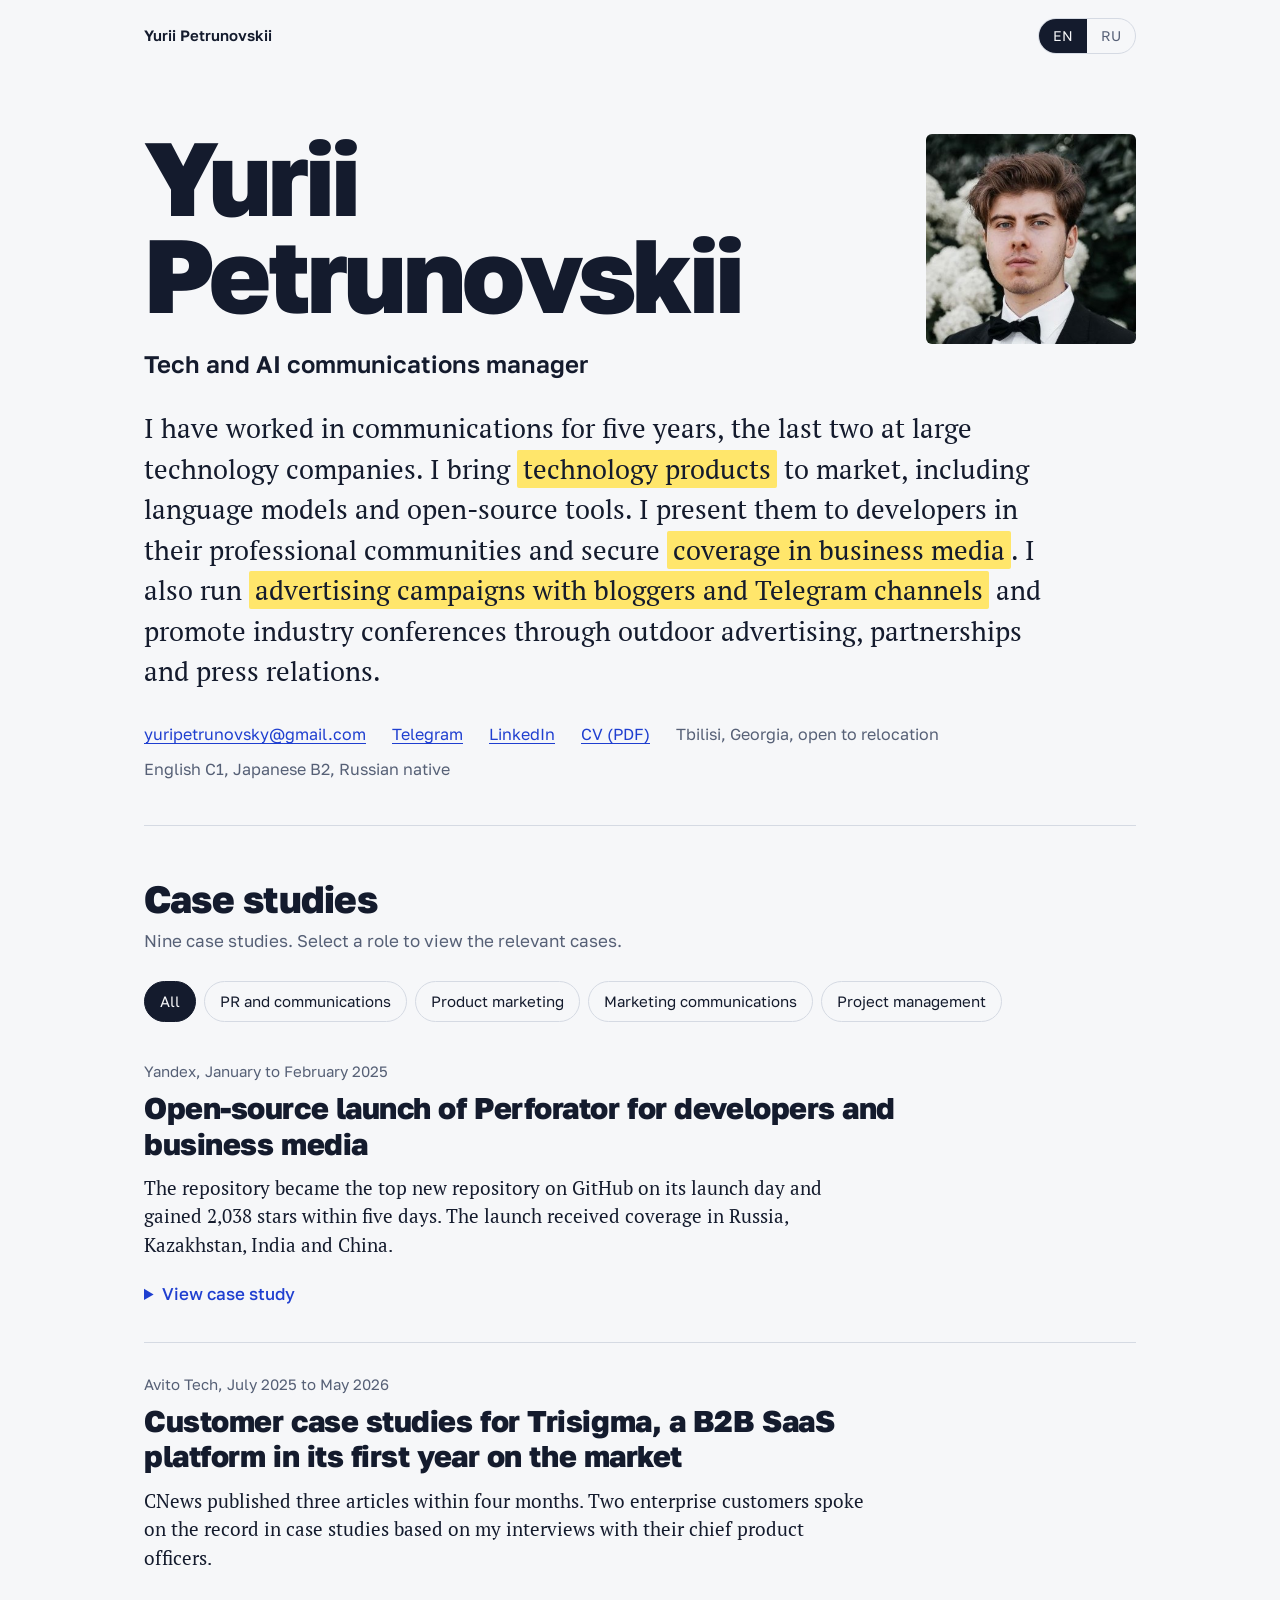
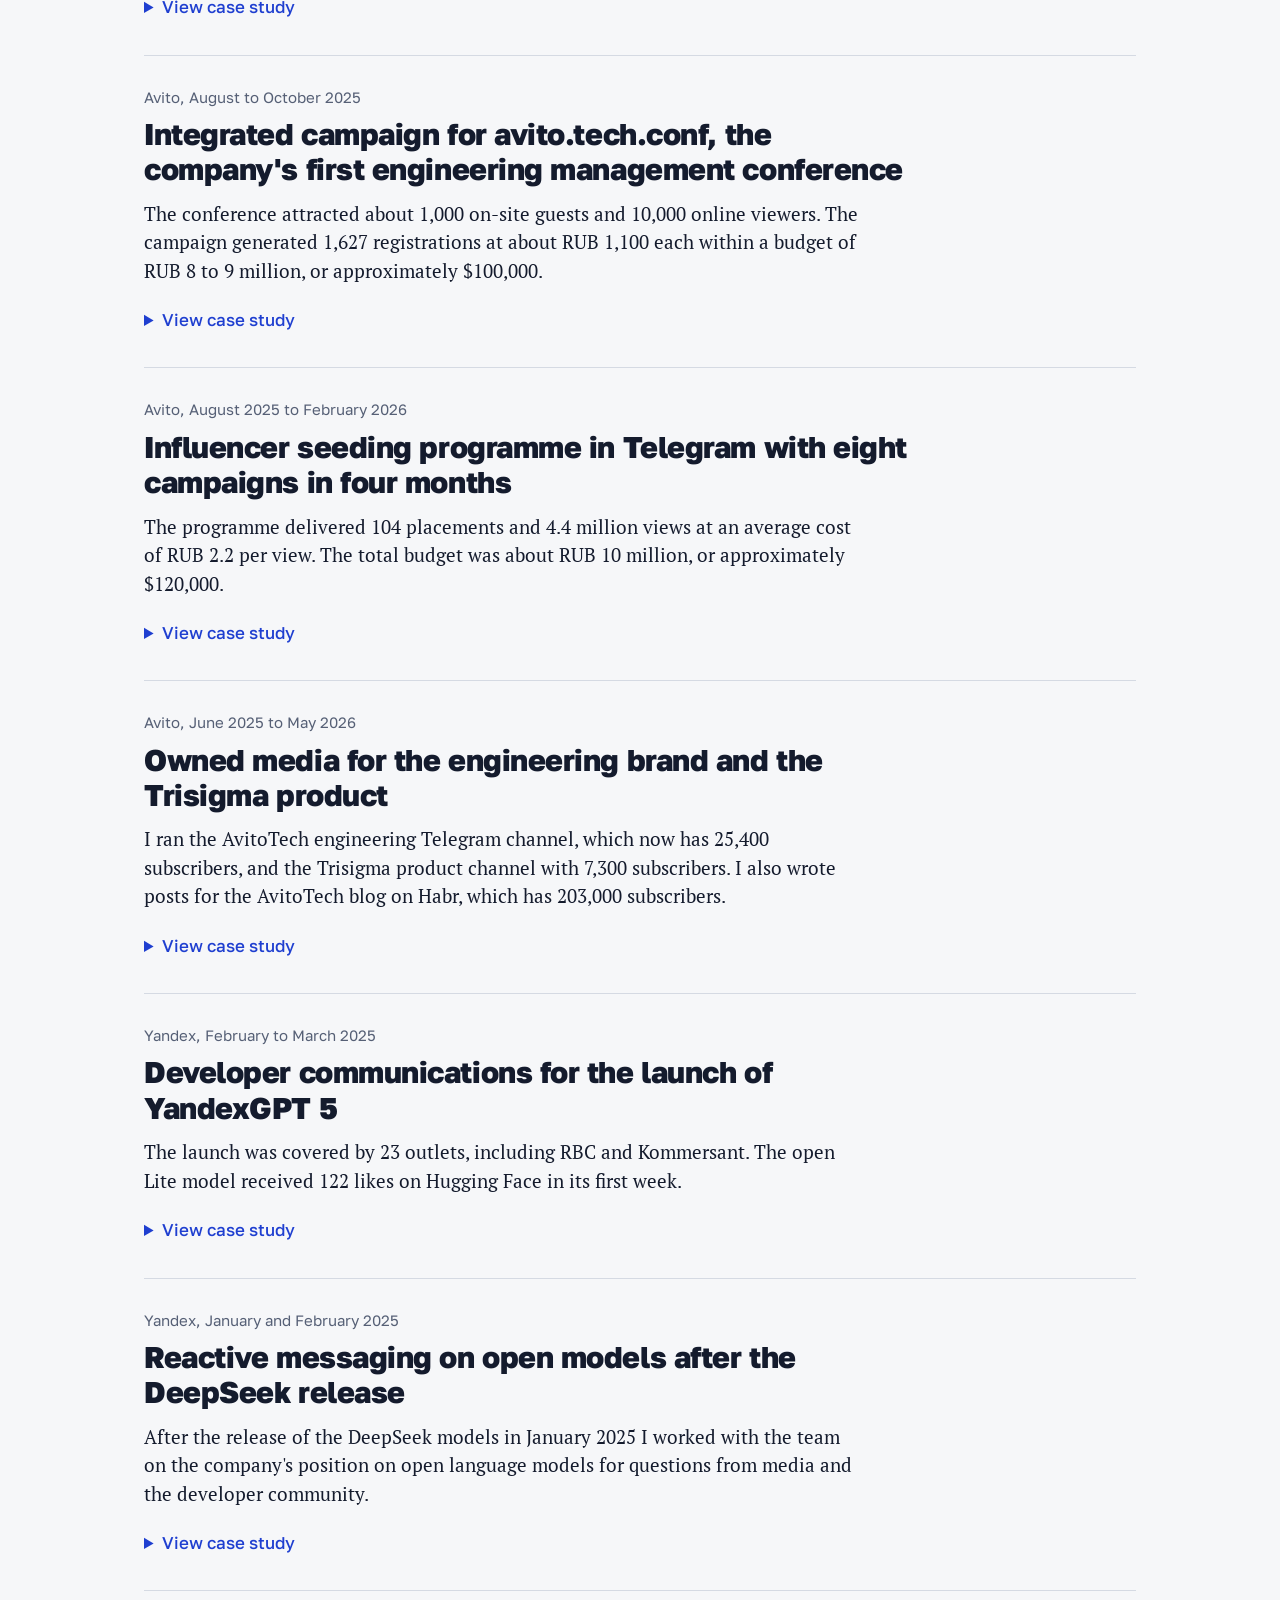
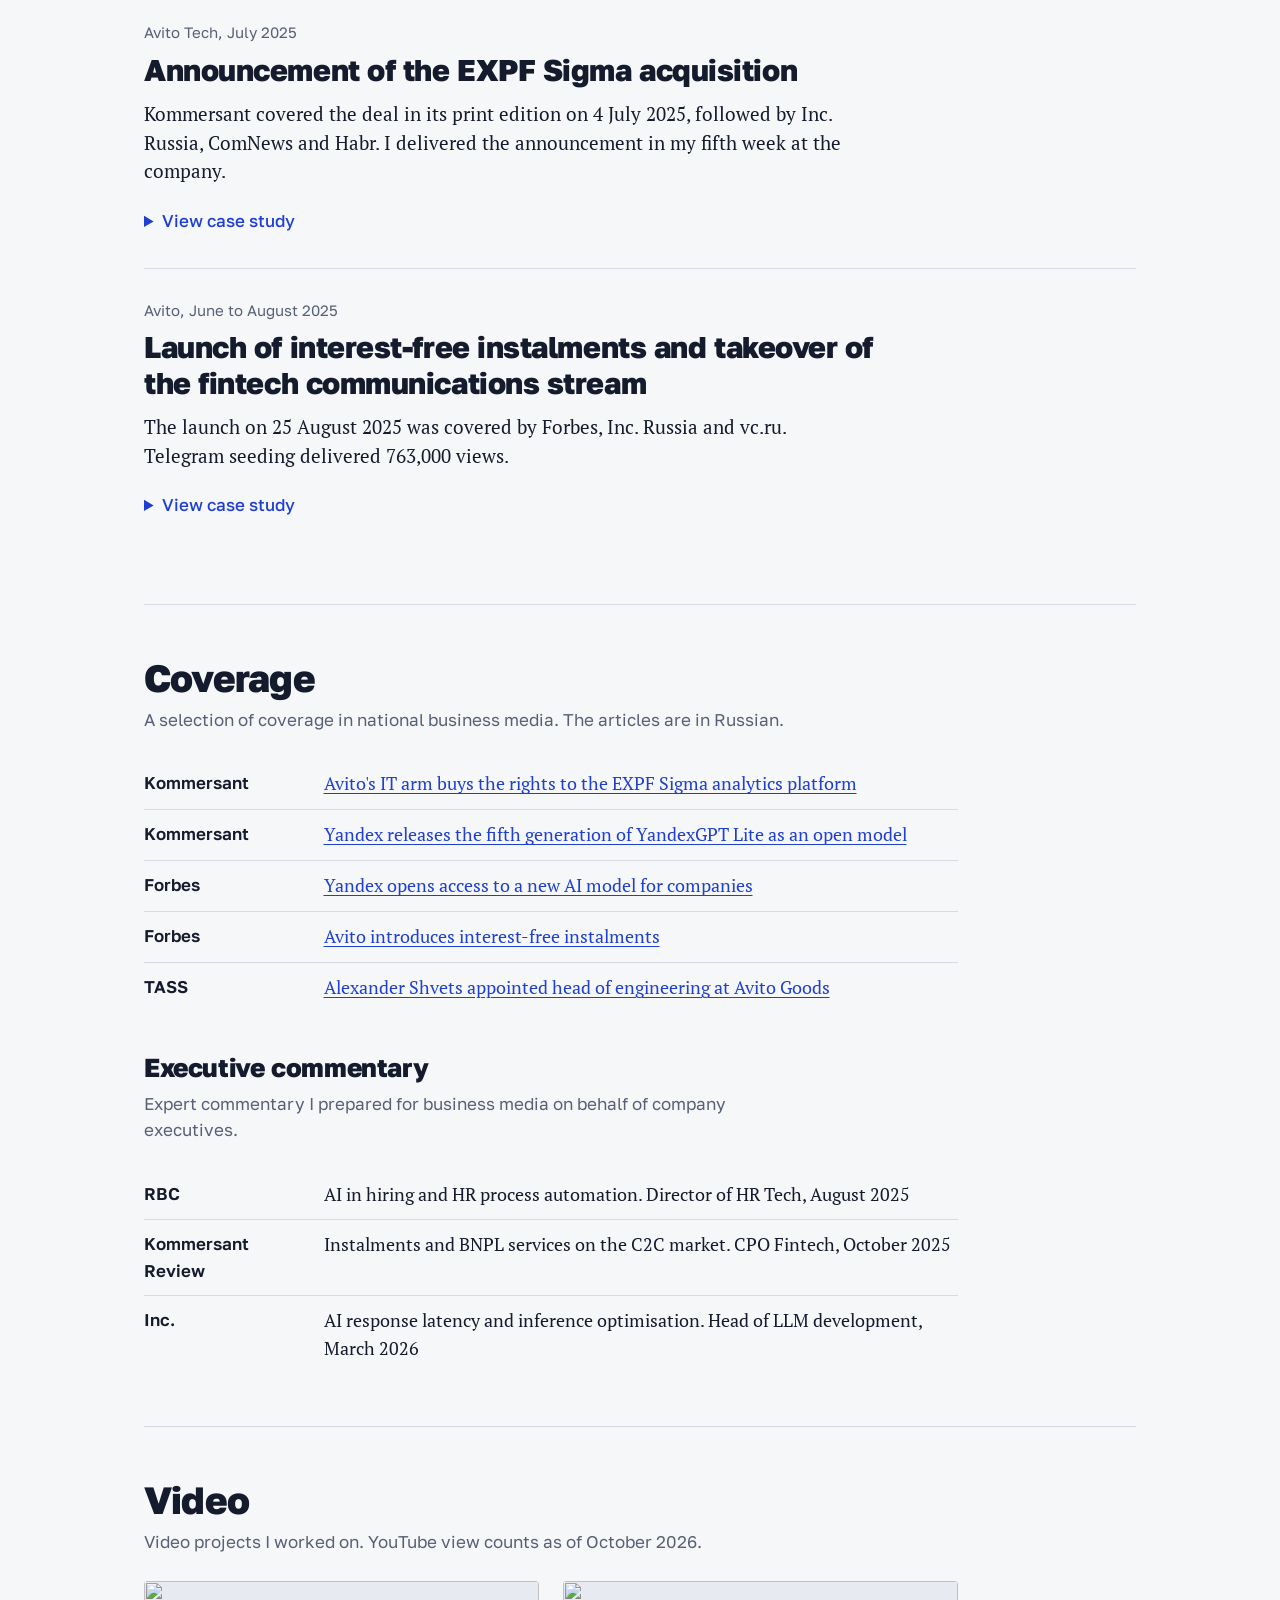
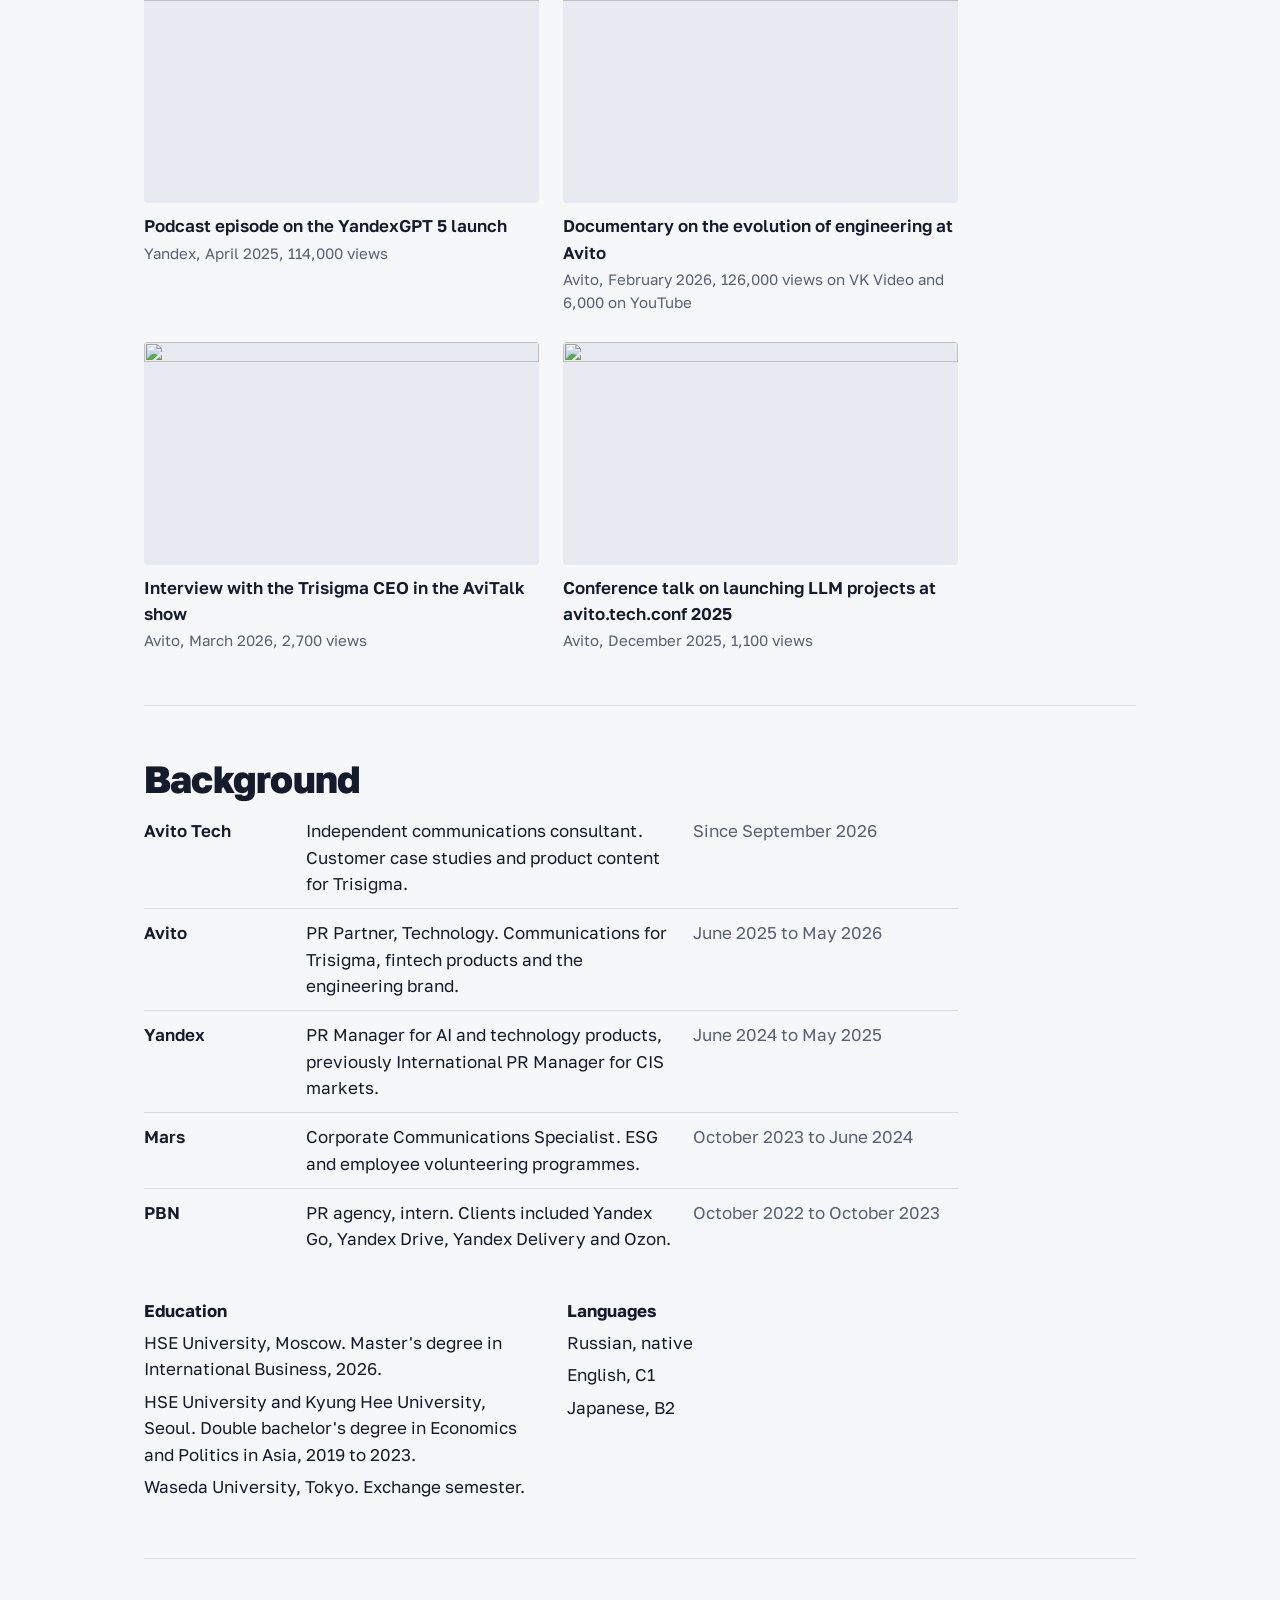
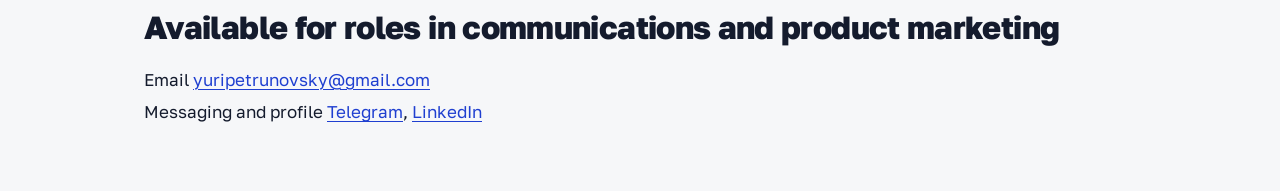
==== index.html @ b5f29bd0 "Add owned media and open-models cases, video and executive commentary blocks Co-Authored-By: Claude " ====
<!DOCTYPE html>
<html lang="en">
<head>
<meta charset="utf-8">
<meta name="viewport" content="width=device-width, initial-scale=1, viewport-fit=cover">
<title>Yurii Petrunovskii. Tech and AI communications</title>
<meta name="description" content="Portfolio of Yurii Petrunovskii: product launches, developer and B2B SaaS communications at Yandex and Avito.">
<link rel="preconnect" href="https://fonts.googleapis.com">
<link rel="preconnect" href="https://fonts.gstatic.com" crossorigin>
<link href="https://fonts.googleapis.com/css2?family=Golos+Text:wght@400;500;600;800&family=PT+Serif:ital,wght@0,400;0,700;1,400&display=swap" rel="stylesheet">
<style>
:root{
  --paper:#F6F7F9; --ink:#141B2D; --muted:#566076; --rule:#D5DAE3; --link:#1F3FD0;
  --mark:#FFE66B; --mark-ink:#141B2D; --chip:#E7EAF0;
  --sans:"Golos Text",system-ui,-apple-system,"Segoe UI",Roboto,Arial,sans-serif;
  --serif:"PT Serif",Georgia,"Times New Roman",serif;
  box-sizing:border-box;
  padding-top:env(safe-area-inset-top,0px); padding-bottom:env(safe-area-inset-bottom,0px);
}
@media (prefers-color-scheme:dark){
  :root:not([data-theme="light"]){
    --paper:#0E1320; --ink:#E9ECF3; --muted:#9AA4B8; --rule:#2A3348; --link:#9DB2FF;
    --mark:#5C4E00; --mark-ink:#FFF3B0; --chip:#1B2335;
  }
}
:root[data-theme="dark"]{
  --paper:#0E1320; --ink:#E9ECF3; --muted:#9AA4B8; --rule:#2A3348; --link:#9DB2FF;
  --mark:#5C4E00; --mark-ink:#FFF3B0; --chip:#1B2335;
}
*,*::before,*::after{box-sizing:inherit}
html{scroll-padding-top:env(safe-area-inset-top,0px); -webkit-text-size-adjust:100%}
body{margin:0; background:var(--paper); color:var(--ink); font-family:var(--sans); font-size:17px; line-height:1.55}
a{color:var(--link); text-underline-offset:.18em; text-decoration-thickness:1px}
a:hover{text-decoration-thickness:2px}
:focus-visible{outline:2px solid var(--link); outline-offset:3px; border-radius:2px}
img{max-width:100%; height:auto; display:block}
mark{background:var(--mark); color:var(--mark-ink); padding:.04em .22em; border-radius:2px; box-decoration-break:clone; -webkit-box-decoration-break:clone}
.wrap{max-width:1040px; margin:0 auto; padding:0 24px}

.top{display:flex; justify-content:space-between; align-items:center; gap:16px; padding:18px 0}
.top-name{font-weight:600; font-size:15px}
.seg{display:inline-flex; border:1px solid var(--rule); border-radius:999px; overflow:hidden}
.seg button{font:inherit; font-size:14px; padding:6px 14px; border:0; background:transparent; color:var(--muted); cursor:pointer}
.seg button[aria-pressed="true"]{background:var(--ink); color:var(--paper)}

.hero{padding:56px 0 44px; border-bottom:1px solid var(--rule)}
.portrait{float:right; width:clamp(150px,19vw,210px); height:auto; aspect-ratio:1; object-fit:cover; border-radius:6px; margin:6px 0 20px 36px}
.hero h1{font-size:clamp(44px,8.4vw,104px); line-height:.94; letter-spacing:-.035em; font-weight:800; margin:0 0 22px}
.hero-role{font-size:clamp(19px,2.3vw,24px); font-weight:600; margin:0 0 26px}
.hero-lead{font-family:var(--serif); font-size:clamp(20px,2.5vw,27px); line-height:1.5; max-width:34em; margin:0 0 30px}
.hero-contact{display:flex; flex-wrap:wrap; gap:10px 26px; font-size:16px; margin:0; padding:0; list-style:none}
.hero-contact li{color:var(--muted)}

section{padding:52px 0}
section + section{border-top:1px solid var(--rule)}
h2{font-size:clamp(26px,3.4vw,38px); letter-spacing:-.02em; line-height:1.1; margin:0 0 8px; font-weight:800}
.sec-note{color:var(--muted); margin:0 0 26px; max-width:60ch}

.filter{display:flex; flex-wrap:wrap; gap:8px; margin:0 0 8px}
.filter button{font:inherit; font-size:15px; padding:8px 15px; border-radius:999px; border:1px solid var(--rule); background:transparent; color:var(--ink); cursor:pointer}
.filter button[aria-pressed="true"]{background:var(--ink); color:var(--paper); border-color:var(--ink)}

.case{padding:30px 0; border-top:1px solid var(--rule); display:grid; grid-template-columns:minmax(0,1fr); gap:6px}
.case:first-of-type{border-top:0}
.case-meta{color:var(--muted); font-size:15px; margin:0}
.case h3{font-size:clamp(22px,2.7vw,30px); line-height:1.18; letter-spacing:-.015em; margin:2px 0 6px; font-weight:800; max-width:26em}
.case-lead{font-family:var(--serif); font-size:19px; line-height:1.5; margin:0 0 6px; max-width:38em}
details{margin-top:6px}
summary{cursor:pointer; color:var(--link); font-weight:500; width:fit-content; padding:4px 0}
.case-body{max-width:66ch; padding-top:10px}
.case-body h4{font-size:15px; font-weight:600; color:var(--muted); margin:20px 0 4px}
.case-body p{margin:0 0 8px}
.case-body ul{margin:0 0 8px; padding-left:1.15em}
.case-body li{margin:0 0 6px}
.photos{display:grid; grid-template-columns:repeat(3,minmax(0,1fr)); gap:10px; margin:14px 0 4px; max-width:none}
.photos img{width:100%; height:230px; object-fit:cover; border-radius:4px}
.photos figcaption{font-size:14px; color:var(--muted); grid-column:1/-1}
figure{margin:0}

.press{list-style:none; margin:0; padding:0; max-width:74ch}
.press li{display:grid; grid-template-columns:9.5em minmax(0,1fr); gap:6px 18px; padding:11px 0; border-top:1px solid var(--rule)}
.press li:first-child{border-top:0}
.press .outlet{font-weight:600}
.sub-h{font-size:clamp(20px,2.4vw,26px); letter-spacing:-.015em; line-height:1.15; margin:40px 0 8px; font-weight:800}
.comm .topic{font-family:var(--serif); font-size:18px}
.videos{display:grid; grid-template-columns:repeat(2,minmax(0,1fr)); gap:28px 24px; max-width:74ch}
.vcard{display:block; color:inherit; text-decoration:none}
.vcard img{width:100%; aspect-ratio:16/9; object-fit:cover; border-radius:4px; background:var(--chip)}
.vcard .vt{display:block; font-weight:600; margin:10px 0 2px; color:var(--ink)}
.vcard:hover .vt{text-decoration:underline; text-decoration-thickness:1px; text-underline-offset:.18em}
.vcard .vm{display:block; color:var(--muted); font-size:15px}
.press a{font-family:var(--serif); font-size:18px}

.bg{width:100%; border-collapse:collapse; max-width:74ch}
.bg th,.bg td{text-align:left; vertical-align:top; padding:11px 18px 11px 0; border-top:1px solid var(--rule); font-weight:400}
.bg tr:first-child th,.bg tr:first-child td{border-top:0}
.bg th{font-weight:600; width:9.5em}
.bg .when{color:var(--muted); white-space:nowrap}
.tablewrap{overflow-x:auto}
.two{display:grid; grid-template-columns:repeat(2,minmax(0,1fr)); gap:32px; max-width:74ch; margin-top:34px}
.two h3{font-size:17px; margin:0 0 6px}
.two p{margin:0 0 6px}

footer{padding:44px 0 60px; border-top:1px solid var(--rule)}
footer p{margin:0 0 6px; max-width:60ch}
.foot-big{font-size:clamp(22px,3vw,32px); font-weight:800; letter-spacing:-.02em; margin-bottom:14px}

@media (max-width:640px){
  body{font-size:16px}
  .hero{padding-top:34px}
  .portrait{float:none; width:104px; margin:0 0 18px}
  .press li{grid-template-columns:1fr; gap:2px}
  .photos{grid-template-columns:1fr 1fr}
  .photos img{height:170px}
  .two{grid-template-columns:1fr}
  .videos{grid-template-columns:1fr}
  .bg th{width:auto}
  .bg .when{white-space:normal}
}
@media print{ .top,.filter,summary{display:none} details>*{display:block} }
</style>
</head>
<body>
<div class="wrap">
  <div class="top">
    <span class="top-name" id="topname"></span>
    <div class="seg" role="group" aria-label="Language">
      <button type="button" data-lang="en" aria-pressed="true">EN</button>
      <button type="button" data-lang="ru" aria-pressed="false">RU</button>
    </div>
  </div>

  <header class="hero">
    <img class="portrait" id="portrait" width="341" height="341" alt="">
    <h1 id="h1"></h1>
    <p class="hero-role" id="role"></p>
    <p class="hero-lead" id="lead"></p>
    <ul class="hero-contact" id="contact"></ul>
  </header>

  <main>
    <section id="work">
      <h2 id="work-h"></h2>
      <p class="sec-note" id="work-note"></p>
      <div class="filter" id="filter" role="group"></div>
      <div id="cases"></div>
    </section>

    <section id="press">
      <h2 id="press-h"></h2>
      <p class="sec-note" id="press-note"></p>
      <ul class="press" id="press-list"></ul>
      <h3 class="sub-h" id="comm-h"></h3>
      <p class="sec-note" id="comm-note"></p>
      <ul class="press comm" id="comm-list"></ul>
    </section>

    <section id="video">
      <h2 id="video-h"></h2>
      <p class="sec-note" id="video-note"></p>
      <div class="videos" id="video-list"></div>
    </section>

    <section id="bg">
      <h2 id="bg-h"></h2>
      <div class="tablewrap"><table class="bg" id="bg-table"></table></div>
      <div class="two" id="two"></div>
    </section>
  </main>

  <footer>
    <p class="foot-big" id="foot-big"></p>
    <p id="foot-1"></p>
    <p id="foot-2"></p>
  </footer>
</div>
<noscript><div class="wrap"><p>Yurii Petrunovskii, tech and AI communications manager. yuripetrunovsky@gmail.com</p></div></noscript>

<script>
const EMAIL = "yuripetrunovsky@gmail.com";
const LINKEDIN = "https://www.linkedin.com/in/yurii-petrunovskiy-a9755031a/";
const TELEGRAM = "https://t.me/petrunovskii";
const PR_CV = "https://drive.google.com/file/d/1dJ6cswQt0YFGNaaHwf3IuEuwWYZ6op6X/view";
const CV = {all:PR_CV, pr:PR_CV, pmm:"", marcom:"", pm:""}; // add public links for the other roles when the files are uploaded
const IMG = {me:"[data-uri]", cup:"[data-uri]", bb1:"[data-uri]", bb2:"[data-uri]"};

const ROLES = ["all","pr","pmm","marcom","pm"];
const ORDER = {
  all:["perforator","trisigma","conf","seeding","owned","yagpt","openmodels","expf","plait"],
  pr:["perforator","trisigma","conf","yagpt","openmodels","owned","expf","plait","seeding"],
  pmm:["trisigma","perforator","yagpt","owned"],
  marcom:["conf","seeding","owned","perforator"],
  pm:["conf","plait","seeding"]
};

const T = {
en:{
  name:"Yurii Petrunovskii",
  roleLine:{
    all:"Tech and AI communications manager",
    pr:"Tech and AI communications manager",
    pmm:"Product marketing manager for B2B SaaS and AI products",
    marcom:"Marketing communications manager for tech brands",
    pm:"Project manager in marketing and communications"
  },
  lead:"I have worked in communications for five years, the last two at large technology companies. I bring <mark>technology products</mark> to market, including language models and open-source tools. I present them to developers in their professional communities and secure <mark>coverage in business media</mark>. I also run <mark>advertising campaigns with bloggers and Telegram channels</mark> and promote industry conferences through outdoor advertising, partnerships and press relations.",
  contact:["Tbilisi, Georgia, open to relocation","English C1, Japanese B2, Russian native"],
  cv:"CV (PDF)", cvAsk:"Ask for my CV",
  workH:"Case studies", workNote:"Nine case studies. Select a role to view the relevant cases.",
  videoH:"Video", videoNote:"Video projects I worked on. YouTube view counts as of October 2026.",
  commH:"Executive commentary", commNote:"Expert commentary I prepared for business media on behalf of company executives.",
  filter:{all:"All",pr:"PR and communications",pmm:"Product marketing",marcom:"Marketing communications",pm:"Project management"},
  open:"View case study",
  labels:{context:"Context",task:"Task",role:"My role",did:"What I did",results:"Results",links:"Links",note:"Conclusion"},
  pressH:"Coverage", pressNote:"A selection of coverage in national business media. The articles are in Russian.",
  bgH:"Background",
  eduH:"Education", langH:"Languages",
  footBig:"Available for roles in communications and product marketing",
  foot1:"Email ", foot2:"Messaging and profile "
},
ru:{
  name:"Юрий Петруновский",
  roleLine:{
    all:"PR-менеджер технологических и AI-продуктов",
    pr:"PR-менеджер технологических и AI-продуктов",
    pmm:"Продуктовый маркетолог в B2B SaaS и AI",
    marcom:"Менеджер маркетинговых коммуникаций в IT",
    pm:"Менеджер проектов в маркетинге и коммуникациях"
  },
  lead:"Пять лет работаю в коммуникациях, последние два года в крупных технологических компаниях. Вывожу на рынок <mark>технологические продукты</mark>, включая языковые модели и инструменты с открытым кодом. Рассказываю о них разработчикам в профильных сообществах и обеспечиваю <mark>публикации в деловых СМИ</mark>. Провожу <mark>рекламные кампании у блогеров и в Telegram-каналах</mark> и продвигаю отраслевые конференции с помощью наружной рекламы, партнёрств и работы с прессой.",
  contact:["Тбилиси, готов к переезду","Английский C1, японский B2"],
  cv:"Резюме (PDF)", cvAsk:"Запросить резюме",
  workH:"Кейсы", workNote:"Девять кейсов. Выберите роль, чтобы увидеть относящиеся к ней проекты.",
  videoH:"Видео", videoNote:"Видеопроекты, в которых я участвовал. Просмотры на YouTube указаны на октябрь 2026 года.",
  commH:"Комментарии первых лиц", commNote:"Экспертные комментарии руководителей компании, которые я готовил для деловых СМИ.",
  filter:{all:"Все",pr:"PR и коммуникации",pmm:"Продуктовый маркетинг",marcom:"Маркетинговые коммуникации",pm:"Управление проектами"},
  open:"Открыть кейс",
  labels:{context:"Контекст",task:"Задача",role:"Моя роль",did:"Что делал",results:"Результат",links:"Ссылки",note:"Вывод"},
  pressH:"Публикации", pressNote:"Избранные публикации в федеральных деловых СМИ.",
  bgH:"Опыт",
  eduH:"Образование", langH:"Языки",
  footBig:"Рассматриваю предложения в коммуникациях и продуктовом маркетинге",
  foot1:"Почта ", foot2:"Мессенджер и профиль "
}
};

const CASES = [
{
 id:"perforator", roles:["pr","pmm","marcom"],
 links:[["Habr","https://habr.com/ru/news/877880"],["CNews","https://zoom.cnews.ru/news/item/628556"],["Sostav","https://www.sostav.ru/publication/perforator-72860.html"],["Changelog Nightly","https://nightly.changelog.com/2025/01/30"]],
 en:{meta:"Yandex, January to February 2025",
  title:"Open-source launch of Perforator for developers and business media",
  lead:"The repository became the top new repository on GitHub on its launch day and gained 2,038 stars within five days. The launch received coverage in Russia, Kazakhstan, India and China.",
  context:"The company released Perforator, the continuous profiling system behind its search and advertising services, as open-source software. The tool identifies the code that consumes the most server resources. The subject has limited appeal outside systems engineering.",
  task:"The launch had to reach developers, who would evaluate the code, and business media, which required a commercial reason to cover the release.",
  role:"I led public relations for the launch and prepared the master document, the messaging framework, the press release, the Q&A and the pool of external experts.",
  did:["Developed two lines of messaging. Business media received the cost argument of up to 20% lower server expenses, and developers received the engineering detail, including eBPF, low overhead and support for C++, Go, Rust, Python and Java.","Assembled a pool of external experts who provided independent commentary to journalists.","Coordinated distribution outside Russia with the international communications team."],
  results:["The repository ranked first among new repositories on GitHub on 30 January 2025, according to Changelog Nightly.","The repository gained 2,038 stars by 3 February.","Coverage appeared in Habr, CNews and Sostav in Russia, Kapital.kz and Digital Business in Kazakhstan, CXOToday in India and ifanr in China."],
  note:"A quantified business benefit secured the interest of business media, while the technical article on Habr and the repository itself engaged developers."},
 ru:{meta:"Яндекс, январь и февраль 2025 года",
  title:"Опенсорс-запуск Perforator для разработчиков и деловых СМИ",
  lead:"В день запуска репозиторий занял первое место среди новых проектов GitHub и за пять дней получил 2038 звёзд. Публикации вышли в России, Казахстане, Индии и Китае.",
  context:"Компания открыла исходный код Perforator, системы непрерывного профилирования, на которой работают её поисковый и рекламный сервисы. Инструмент показывает, какой код потребляет больше всего серверных ресурсов. За пределами системной разработки тема вызывает ограниченный интерес.",
  task:"Запуск должен был дойти до разработчиков, которые оценивают код, и до деловых СМИ, которым требовался коммерческий повод для публикации.",
  role:"Я руководил PR-сопровождением запуска и подготовил мастер-документ, коммуникационную рамку, пресс-релиз, Q&A и пул внешних экспертов.",
  did:["Разработал две линии сообщений. Деловые СМИ получили аргумент об экономии до 20% расходов на серверы, разработчики получили инженерные детали, включая eBPF, низкие накладные расходы и поддержку C++, Go, Rust, Python и Java.","Сформировал пул внешних экспертов, которые давали журналистам независимые комментарии.","Согласовал с международной командой дистрибуцию за пределами России."],
  results:["30 января 2025 года репозиторий занял первое место среди новых проектов GitHub по данным Changelog Nightly.","К 3 февраля репозиторий получил 2038 звёзд.","Публикации вышли на Хабре, в CNews и Sostav в России, в Kapital.kz и Digital Business в Казахстане, в CXOToday в Индии и ifanr в Китае."],
  note:"Измеримая выгода для бизнеса обеспечила интерес деловых СМИ, а техническая публикация на Хабре и сам репозиторий привлекли разработчиков."}
},
{
 id:"trisigma", roles:["pr","pmm"],
 links:[["AviTalk", "https://www.youtube.com/watch?v=h9ZKWyZEwgc"],["CNews, Burger King Russia","https://www.cnews.ru/articles/2025-12-23_burger_king_rossiya_vnedril_platformu"],["CNews, Detsky Mir","https://www.cnews.ru/articles/2026-02-27_kak_detskij_mir_vystraivaet_abeksperimenty"],["CNews, VPC","https://www.cnews.ru/news/line/2026-04-17_avito_teh_rasshiryaet_model"]],
 en:{meta:"Avito Tech, July 2025 to May 2026",
  title:"Customer case studies for Trisigma, a B2B SaaS platform in its first year on the market",
  lead:"CNews published three articles within four months. Two enterprise customers spoke on the record in case studies based on my interviews with their chief product officers.",
  context:"Trisigma is an A/B testing platform that the company developed for internal use and has offered to other companies since March 2025. Buyers of such platforms rely on the experience of peer companies more than on vendor claims.",
  task:"The first external customers had recently adopted the product and could not yet report annual results, while the product required market evidence immediately.",
  role:"I was responsible for public relations of the product, including the annual plan, customer case studies, press releases and the tracker of awards and events.",
  did:["Designed a two-part case study format. The first part describes the reasons for adopting experimentation and the implementation process, and the second part, published a year later, reports the results.","Conducted interviews with the chief product officers of Burger King Russia and Detsky Mir, a national children's goods retailer, and wrote both articles.","Prepared and placed the press release on the Virtual Private Cloud delivery model for customers with strict security requirements.","Maintained a pipeline of further customers for the series."],
  results:["CNews published the Burger King Russia case study on 23 December 2025.","CNews published the Detsky Mir case study on 27 February 2026.","CNews and Telecom Daily covered the Virtual Private Cloud delivery model on 17 April 2026."],
  note:"Customer interviews also provided information on the barriers to adoption within client organisations, which is valuable to the product team as well as to communications."},
 ru:{meta:"Авито Тех, с июля 2025 по май 2026 года",
  title:"Клиентские кейсы для Trisigma, B2B SaaS-платформы в первый год на рынке",
  lead:"За четыре месяца CNews опубликовал три материала. Два крупных клиента публично рассказали о внедрении в кейсах, основанных на моих интервью с их директорами по продукту.",
  context:"Trisigma является платформой A/B-тестирования, которую компания разработала для внутренних задач и с марта 2025 года предлагает другим компаниям. Покупатели таких платформ доверяют опыту компаний своего уровня больше, чем заявлениям вендора.",
  task:"Первые внешние клиенты внедрили продукт недавно и ещё не могли показать годовые результаты, а подтверждения со стороны рынка требовались продукту немедленно.",
  role:"Я отвечал за PR продукта, включая годовой план, клиентские кейсы, пресс-релизы и трекер премий и мероприятий.",
  did:["Разработал формат кейса из двух частей. Первая часть описывает причины перехода к экспериментам и процесс внедрения, вторая выходит через год и показывает результаты.","Провёл интервью с директорами по продукту «Бургер Кинг Россия» и «Детского мира» и написал оба материала.","Подготовил и разместил пресс-релиз о поставке платформы в формате Virtual Private Cloud для клиентов со строгими требованиями к безопасности.","Вёл пул следующих клиентов для серии."],
  results:["23 декабря 2025 года CNews опубликовал кейс «Бургер Кинг Россия».","27 февраля 2026 года CNews опубликовал кейс «Детского мира».","17 апреля 2026 года CNews и Telecom Daily написали о поставке в формате Virtual Private Cloud."],
  note:"Интервью с клиентами дали также сведения о барьерах внедрения внутри компаний, которые полезны продуктовой команде в той же мере, что и коммуникациям."}
},
{
 id:"conf", roles:["pr","marcom","pm"], photos:true,
 links:[["Talk recording", "https://www.youtube.com/watch?v=tyYwA8s2nrw"],["Kod.ru","https://kod.ru/avito-tech-conf-2026-it-leaders-ai"]],
 en:{meta:"Avito, August to October 2025",
  title:"Integrated campaign for avito.tech.conf, the company's first engineering management conference",
  lead:"The conference attracted about 1,000 on-site guests and 10,000 online viewers. The campaign generated 1,627 registrations at about RUB 1,100 each within a budget of RUB 8 to 9 million, or approximately $100,000.",
  context:"The company held its first conference for engineering managers on 17 October 2025 in Moscow. The target audience is narrow and consists of team leads and heads of engineering, most of whom work for other large technology companies.",
  task:"A new event has neither an established audience nor a media history. The campaign therefore had to reach the audience near their offices, in coffee shops and in the Telegram channels they read.",
  role:"I managed the paid campaign on the client side. Two agencies handled media buying and negotiations, while I set their tasks and made decisions on channels, locations and copy. The coffee shops were selected jointly with the team, and media relations were shared with two colleagues.",
  did:["Placed seven billboards next to the offices of major technology employers in Moscow.","Developed a limited-edition drink, Lead's flip, with the specialty roaster The Welder Catherine. The drink was sold in four coffee shops, and about a dozen partner coffee shops used branded cups.","Arranged 40 placements in Telegram channels for IT managers to drive registrations, together with personal invitations published by eight opinion leaders.","Ran a teaser wave in major technology and city channels about unusual billboards that had appeared opposite the offices of technology companies, followed by a second wave that announced the programme. The two waves comprised 22 placements.","Prepared the announcement press release, invited about 60 journalists, managed accreditation and ran the press room on the day of the event."],
  results:["About 1,000 guests attended on site and more than 10,000 people watched online.","About 30 journalists attended the event.","The registration placements generated 1,627 registrations.","The campaign received 1.38 million views in Telegram, of which 1.1 million came from the teaser and the announcement.","A second edition was announced for September 2026."],
  note:"The billboards delivered their greatest effect as a subject for publications, since the posts about them received 700,000 views. In future campaigns the teaser should be planned first and the outdoor placements selected to support it."},
 ru:{meta:"Авито, с августа по октябрь 2025 года",
  title:"Интегрированная кампания первой конференции avito.tech.conf",
  lead:"Конференция собрала около 1000 гостей на площадке и 10 000 зрителей онлайн. Кампания принесла 1627 регистраций стоимостью около 1100 рублей каждая при бюджете от 8 до 9 млн рублей.",
  context:"17 октября 2025 года компания впервые провела в Москве конференцию для руководителей разработки. Целевая аудитория узкая и состоит из тимлидов и руководителей разработки, большинство которых работает в других крупных технологических компаниях.",
  task:"У нового мероприятия нет ни сложившейся аудитории, ни истории в СМИ. Поэтому кампания должна была достичь аудитории рядом с офисами, в кофейнях и в Telegram-каналах, которые она читает.",
  role:"Я руководил платной кампанией со стороны заказчика. Два агентства отвечали за закупку размещений и переговоры, я ставил им задачи и принимал решения по каналам, площадкам и текстам. Кофейни были выбраны совместно с командой, работу с прессой я вёл вместе с двумя коллегами.",
  did:["Разместил семь рекламных поверхностей рядом с офисами крупнейших технологических работодателей Москвы.","Совместно с обжарщиком «Сварщица Екатерина» разработал авторский напиток Lead's flip. Напиток продавался в четырёх кофейнях, ещё около десяти кофеен-партнёров использовали брендированные стаканы.","Организовал 40 размещений в Telegram-каналах для IT-руководителей с целью привлечения регистраций, а также персональные приглашения от восьми лидеров мнений.","Провёл тизерную волну в крупных технологических и городских каналах о необычных билбордах, которые появились напротив офисов технологических компаний, и вторую волну с анонсом программы. Две волны включали 22 размещения.","Подготовил пресс-релиз с анонсом, пригласил около 60 журналистов, организовал аккредитацию и работу пресс-рума в день мероприятия."],
  results:["Площадку посетили около 1000 гостей, трансляцию посмотрели более 10 000 человек.","На мероприятии работали около 30 журналистов.","Размещения в Telegram принесли 1627 регистраций.","Кампания получила 1,38 млн просмотров в Telegram, из которых 1,1 млн обеспечили тизер и анонс.","На сентябрь 2026 года была анонсирована вторая конференция."],
  note:"Наибольший эффект билборды дали как повод для публикаций, поскольку посты о них получили 700 тысяч просмотров. В следующих кампаниях целесообразно сначала планировать тизер и подбирать наружную рекламу под него."}
},
{
 id:"seeding", roles:["marcom","pr","pm"],
 links:[["YouTube", "https://www.youtube.com/watch?v=WS27Nkx2lyU"],["VK Video","https://vkvideo.ru/video-152990965_456240085"]],
 en:{meta:"Avito, August 2025 to February 2026",
  title:"Influencer seeding programme in Telegram with eight campaigns in four months",
  lead:"The programme delivered 104 placements and 4.4 million views at an average cost of RUB 2.2 per view. The total budget was about RUB 10 million, or approximately $120,000.",
  context:"In Russia, Telegram channels are the primary route to technology and business audiences. A paid placement operates in the same way as influencer marketing, since the channel author presents the news in an individual voice.",
  task:"Each launch required a different audience, such as developers for Developer Day, city residents for a fintech launch and IT managers for the conference. A single fixed list of channels would have been inefficient.",
  role:"I managed eight campaigns from brief to report, including key messages, channel selection, approval of each post and analysis of results. The agency conducted negotiations with channel owners.",
  did:["Selected channels according to the subject of each campaign, with news and city channels for the instalment launch and technology and management channels for the conference.","Maintained a single report for all placements with views, cost per view and cost per thousand subscribers.","Promoted the company's documentary about its engineering platform in February 2026 with a second agency, through 11 placements in channels for senior engineers and team leads and video advertising on VK."],
  results:["The eight campaigns delivered 104 placements and 4.4 million views in channels with a combined audience of 44.5 million subscribers.","The average cost per view was RUB 2.2. The instalment launch was the most efficient campaign, with 763,000 views at RUB 1.3 per view.","Telegram views for the documentary exceeded the forecast by 45%, and the film received 126,000 views on VK Video."],
  note:"Reports based on subscriber numbers overstate the effect of a placement. Cost per view is a more reliable basis for planning."},
 ru:{meta:"Авито, с августа 2025 по февраль 2026 года",
  title:"Программа посевов в Telegram, восемь кампаний за четыре месяца",
  lead:"Программа обеспечила 104 размещения и 4,4 млн просмотров при средней стоимости просмотра 2,2 рубля. Общий бюджет составил около 10 млн рублей.",
  context:"В России Telegram-каналы служат основным способом выхода на технологическую и деловую аудиторию. Платное размещение работает по тому же принципу, что и работа с блогерами, поскольку автор канала излагает новость собственным голосом.",
  task:"Каждому запуску требовалась своя аудитория, например разработчики для Дня разработчика, жители городов для финтех-запуска и IT-руководители для конференции. Единый постоянный список каналов был бы неэффективен.",
  role:"Я вёл восемь кампаний от брифа до отчёта, включая тезисы, подбор каналов, согласование каждого поста и анализ результатов. Агентство вело переговоры с владельцами каналов.",
  did:["Подбирал каналы под тему каждой кампании. Для запуска рассрочки использовались новостные и городские каналы, для конференции технологические и менеджерские.","Вёл единый отчёт по всем размещениям с просмотрами, стоимостью просмотра и стоимостью за тысячу подписчиков.","В феврале 2026 года со вторым агентством продвигал документальный фильм компании о платформизации через 11 размещений в каналах для senior-инженеров и тимлидов и видеорекламу в VK."],
  results:["Восемь кампаний обеспечили 104 размещения и 4,4 млн просмотров в каналах с совокупной аудиторией 44,5 млн подписчиков.","Средняя стоимость просмотра составила 2,2 рубля. Наиболее эффективной стала кампания о рассрочке, которая получила 763 тысячи просмотров по 1,3 рубля.","Просмотры фильма в Telegram превысили прогноз на 45%, в VK Видео фильм набрал 126 тысяч просмотров."],
  note:"Отчёты по числу подписчиков завышают эффект размещения. Стоимость просмотра служит более надёжной основой для планирования."}
},
{
 id:"yagpt", roles:["pr","pmm"],
 links:[["Podcast", "https://www.youtube.com/watch?v=cD2q4reMfG0"],["Kommersant","https://www.kommersant.ru/doc/7533997"],["Forbes","https://www.forbes.ru/tekhnologii/544737-andeks-otkryl-dostup-k-novoj-ii-modeli-dla-kompanij"],["Hugging Face","https://huggingface.co/yandex/YandexGPT-5-Lite-8B-pretrain"],["ppc.world","https://ppc.world/news/yandeks-predstavil-yandexgpt-5-pro-i-perezapustil-chat-s-alisoy/"]],
 en:{meta:"Yandex, February to March 2025",
  title:"Developer communications for the launch of YandexGPT 5",
  lead:"The launch was covered by 23 outlets, including RBC and Kommersant. The open Lite model received 122 likes on Hugging Face in its first week.",
  context:"On 25 February 2025 the company released YandexGPT 5 Pro, integrated it into its voice assistant and cloud platform, and published the weights of the smaller Lite model. This was the company's first open model since 2022.",
  task:"Developers are the most demanding audience for a model launch. They examine benchmarks, read the licence and ask how the model was trained.",
  role:"I worked in the launch team and was responsible for the developer community track and for the plan covering the weeks after the launch. Media pitching was carried out by the whole team.",
  did:["Prepared key messages for technical communities and the brief for seeding in developer channels.","Prepared the Q&A for technical questions.","Developed a plan of 11 post-launch initiatives, including a Habr article on training optimisation, a podcast episode, presentations for university students, a prompting guide and research cases based on the open model. About 70% of the plan was delivered."],
  results:["Kommersant covered the open release of the Lite model on 25 February 2025.","The launch was covered by 23 outlets, including an RBC exclusive and Kommersant, which is a result of the whole team.","Eight further technology outlets covered the open-source release.","The Lite model received 122 likes on Hugging Face in the first week and more than 200 subsequently, with 26 community discussions.","The podcast episode from the post-launch plan, released on 10 April 2025, has 114,000 views on YouTube."],
  note:"Media assess a model on the launch day, whereas developers form their opinion over the following month. A separate plan for developers should be ready before the release."},
 ru:{meta:"Яндекс, февраль и март 2025 года",
  title:"Коммуникации для разработчиков на запуске YandexGPT 5",
  lead:"О запуске написали 23 издания, включая РБК и «Коммерсантъ». Открытая модель Lite получила 122 лайка на Hugging Face за первую неделю.",
  context:"25 февраля 2025 года компания выпустила YandexGPT 5 Pro, встроила модель в голосового ассистента и облачную платформу и опубликовала веса младшей модели Lite. Это была первая открытая модель компании с 2022 года.",
  task:"Разработчики являются самой требовательной аудиторией при запуске модели. Они изучают бенчмарки, читают лицензию и спрашивают, как модель обучалась.",
  role:"Я работал в команде запуска и отвечал за направление сообщества разработчиков и за план на недели после запуска. Питчинг в СМИ вела вся команда.",
  did:["Подготовил ключевые сообщения для технических сообществ и бриф на посевы в каналах для разработчиков.","Подготовил Q&A по техническим вопросам.","Разработал план из 11 инициатив после запуска, включая статью на Хабре об оптимизации обучения, выпуск подкаста, выступления перед студентами, руководство по промптам и исследовательские кейсы на открытой модели. Реализовано около 70% плана."],
  results:["25 февраля 2025 года «Коммерсантъ» написал о выходе модели Lite в открытый доступ.","О запуске написали 23 издания, включая эксклюзив РБК и «Коммерсантъ», что является результатом всей команды.","Ещё восемь технологических изданий написали об опенсорс-релизе.","Модель Lite получила 122 лайка на Hugging Face за первую неделю и более 200 в дальнейшем, в сообществе открыто 26 обсуждений.","Выпуск подкаста из плана после запуска вышел 10 апреля 2025 года и набрал 114 тыс. просмотров на YouTube."],
  note:"СМИ оценивают модель в день запуска, тогда как разработчики формируют мнение в течение следующего месяца. Отдельный план для разработчиков должен быть готов до выхода релиза."}
},
{
 id:"expf", roles:["pr"],
 links:[["Kommersant","https://www.kommersant.ru/doc/7855348"],["Inc. Russia","https://incrussia.ru/news/avito-teh-kupit-platformu-dlya-produktovyh-eksperimentov-chtoby-sozdat-servis-dlya-biznesa-lyubogo-masshtaba/"],["ComNews","https://www.comnews.ru/content/240026/2025-07-04/2025-w27/1010/avito-tekh-priobrela-platformu-expf-sigma"],["Habr","https://habr.com/ru/articles/924260"]],
 en:{meta:"Avito Tech, July 2025",
  title:"Announcement of the EXPF Sigma acquisition",
  lead:"Kommersant covered the deal in its print edition on 4 July 2025, followed by Inc. Russia, ComNews and Habr. I delivered the announcement in my fifth week at the company.",
  context:"The company acquired Sigma, an experimentation platform developed by the analytics company EXPF, to complement its own platform Trisigma.",
  task:"The announcement had to explain why one company needs two A/B testing products and to reassure existing Sigma customers.",
  role:"I managed the announcement, including the press release, the media lists and distribution through the PR agency.",
  did:["Placed the message for existing customers first, which stated that their terms remained unchanged and that the Sigma team continued its work in full.","Explained the two products by their target users. Sigma serves teams that are beginning to run experiments, and Trisigma serves companies that run hundreds of tests in parallel.","Divided distribution between business, IT trade and developer media."],
  results:["Kommersant published the story in its print edition on 4 July 2025.","Inc. Russia, ComNews, Habr, iGuides and Oborot.ru also covered the announcement.","The MediaIndex was 1,825. MediaIndex is the media impact score of Medialogia, the standard media measurement service in Russia."],
  note:"In an acquisition announcement, the consequences for existing customers should be addressed first."},
 ru:{meta:"Авито Тех, июль 2025 года",
  title:"Анонс покупки платформы EXPF Sigma",
  lead:"«Коммерсантъ» написал о сделке в печатном номере от 4 июля 2025 года, следом вышли Inc. Russia, ComNews и Хабр. МедиаИндекс составил 1825. Я провёл анонс на пятой неделе работы в компании.",
  context:"Компания приобрела Sigma, платформу для экспериментов аналитической компании EXPF, в дополнение к собственной платформе Trisigma.",
  task:"Анонс должен был объяснить, зачем одной компании два продукта для A/B-тестирования, и снять опасения действующих клиентов Sigma.",
  role:"Я руководил анонсом, включая пресс-релиз, списки СМИ и рассылку через PR-агентство.",
  did:["Вынес на первое место сообщение для действующих клиентов о том, что условия для них не меняются и команда Sigma продолжает работу в полном составе.","Объяснил различие продуктов через их пользователей. Sigma предназначена командам, которые начинают работать с экспериментами, Trisigma предназначена компаниям, которые ведут сотни тестов параллельно.","Разделил рассылку между деловыми, отраслевыми и девелоперскими изданиями."],
  results:["«Коммерсантъ» опубликовал материал о сделке в печатном номере от 4 июля 2025 года.","Об анонсе также написали Inc. Russia, ComNews, Хабр, iGuides и Oborot.ru.","МедиаИндекс по данным «Медиалогии» составил 1825."],
  note:"В анонсе сделки в первую очередь следует сообщать о последствиях для действующих клиентов."}
},
{
 id:"plait", roles:["pr","pm"],
 links:[["Forbes","https://www.forbes.ru/tekhnologii/544457-a-by-vzal-castami-no-mne-nuzno-srazu-avito-podklucaet-besprocentnuu-rassrocku"],["Inc. Russia","https://incrussia.ru/news/na-avito-poyavilas-besprotsentnaya-rassrochka-dlya-polzovatelej/"],["vc.ru","https://vc.ru/services/2179080-avito-besprocentnaya-rassrochka"]],
 en:{meta:"Avito, June to August 2025",
  title:"Launch of interest-free instalments and takeover of the fintech communications stream",
  lead:"The launch on 25 August 2025 was covered by Forbes, Inc. Russia and vc.ru. Telegram seeding delivered 763,000 views.",
  context:"The company introduced instalment payments through the fintech service Plait. The colleague responsible for fintech communications left the company when I joined, and the stream was transferred to me in my first month.",
  task:"Launches that were already in progress had to be taken over and delivered on schedule in cooperation with product teams that were new to me.",
  role:"I led communications for the launch.",
  did:["Collected the facts from the product team and the partner and agreed the press release with both parties.","Prepared the media list covering fintech, e-commerce and business outlets.","Managed distribution through the PR agency and a seeding wave of eight placements in news and city channels."],
  results:["Forbes, Inc. Russia, vc.ru and iGuides covered the launch on 25 August 2025, and the statement that the product was the first on the C2C market appeared in headlines.","Seeding delivered 763,000 views at RUB 1.3 per view.","The MediaIndex was 1,350."],
  note:"When a stream is taken over, a status register of agreed items, blocked items and decision makers should be prepared first."},
 ru:{meta:"Авито, с июня по август 2025 года",
  title:"Запуск беспроцентной рассрочки и приём финтех-направления",
  lead:"О запуске 25 августа 2025 года написали Forbes, Inc. Russia и vc.ru, МедиаИндекс составил 1350. Посевы в Telegram обеспечили 763 тысячи просмотров.",
  context:"Компания подключила оплату частями через финтех-сервис «Плайт». Сотрудница, которая отвечала за финтех-коммуникации, покинула компанию в момент моего прихода, и направление было передано мне в первый месяц работы.",
  task:"Требовалось принять запуски, которые уже находились в работе, и провести их в срок совместно с продуктовыми командами, с которыми я ранее не работал.",
  role:"Я руководил коммуникациями запуска.",
  did:["Собрал фактуру у продуктовой команды и партнёра и согласовал пресс-релиз с обеими сторонами.","Подготовил список СМИ, включающий финтех, e-commerce и деловые издания.","Провёл рассылку через PR-агентство и волну посевов из восьми размещений в новостных и городских каналах."],
  results:["25 августа 2025 года о запуске написали Forbes, Inc. Russia, vc.ru и iGuides, формулировка о первой рассрочке на C2C-рынке вошла в заголовки.","Посевы обеспечили 763 тысячи просмотров по 1,3 рубля за просмотр.","МедиаИндекс составил 1350."],
  note:"При приёме направления в первую очередь следует составить реестр статусов с согласованными вопросами, блокерами и ответственными за решения."}
},
{"id": "owned", "roles": ["pr", "marcom", "pmm"], "links": [["Telegram AvitoTech", "https://t.me/avitotech"], ["Telegram Trisigma", "https://t.me/trisigma_avito"], ["Habr", "https://habr.com/ru/companies/avito/"]], "en": {"meta": "Avito, June 2025 to May 2026", "title": "Owned media for the engineering brand and the Trisigma product", "lead": "I ran the AvitoTech engineering Telegram channel, which now has 25,400 subscribers, and the Trisigma product channel with 7,300 subscribers. I also wrote posts for the AvitoTech blog on Habr, which has 203,000 subscribers.", "context": "AvitoTech is the engineering brand of the largest classifieds marketplace in Russia. Its owned channels reach developers and engineering managers directly, without media as an intermediary. The Trisigma channel came to the company with the acquisition of the EXPF Sigma platform and addresses product analysts and managers who run A/B tests.", "task": "Keep both channels relevant for a professional audience and use them to support launches, events, hiring and the Trisigma product.", "role": "I was responsible for the content of both Telegram channels and wrote posts for the corporate blog on Habr.", "did": ["Planned and published posts about engineering projects, launches, conferences and meetups.", "Ran the Trisigma channel after the acquisition and used it for product news, customer case studies and invitations to industry events.", "Prepared news and announcements for the AvitoTech blog on Habr."], "results": ["The average post reach of the AvitoTech channel grew by about 30% over the year according to internal statistics.", "As of October 2026 the AvitoTech channel has 25,400 subscribers and the Trisigma channel has 7,300.", "The AvitoTech blog on Habr has 203,000 subscribers."], "note": "Owned channels give the most direct access to a professional audience, provided that every post gives the reader a clear reason to open it."}, "ru": {"meta": "Авито, с июня 2025 по май 2026", "title": "Собственные медиа технологического бренда и продукта Trisigma", "lead": "Я вёл Telegram-канал технологического бренда AvitoTech, у которого сейчас 25,4 тыс. подписчиков, и продуктовый канал Trisigma с 7,3 тыс. подписчиков. Также писал материалы для блога AvitoTech на Хабре с аудиторией 203 тыс. подписчиков.", "context": "AvitoTech является технологическим брендом крупнейшего классифайда в России. Собственные каналы позволяют обращаться к разработчикам и руководителям разработки напрямую, без посредничества СМИ. Канал Trisigma перешёл к компании вместе с платформой EXPF Sigma и адресован продуктовым аналитикам и менеджерам, которые проводят A/B-тесты.", "task": "Сохранять ценность обоих каналов для профессиональной аудитории и использовать их для поддержки запусков, мероприятий, найма и продукта Trisigma.", "role": "Я отвечал за контент обоих Telegram-каналов и писал материалы для корпоративного блога на Хабре.", "did": ["Планировал и публиковал посты об инженерных проектах, запусках, конференциях и митапах.", "После сделки вёл канал Trisigma и использовал его для продуктовых новостей, клиентских кейсов и приглашений на отраслевые мероприятия.", "Готовил новости и анонсы для блога AvitoTech на Хабре."], "results": ["Средний охват постов канала AvitoTech вырос примерно на 30% за год по внутренней статистике.", "На октябрь 2026 года у канала AvitoTech 25,4 тыс. подписчиков, у канала Trisigma 7,3 тыс.", "Блог AvitoTech на Хабре читают 203 тыс. подписчиков."], "note": "Собственные каналы дают самый прямой доступ к профессиональной аудитории, если у каждого поста есть понятная причина для читателя его открыть."}},
{"id": "openmodels", "roles": ["pr", "pmm"], "links": [], "en": {"meta": "Yandex, January and February 2025", "title": "Reactive messaging on open models after the DeepSeek release", "lead": "After the release of the DeepSeek models in January 2025 I worked with the team on the company's position on open language models for questions from media and the developer community.", "context": "In January 2025 the Chinese company DeepSeek released open models comparable to leading commercial solutions at a considerably lower reported training cost. The release raised public questions about whether large companies still needed their own models and how they should treat open ones. The company was preparing the launch of its new model family at the same time.", "task": "Give spokespeople a consistent and accurate position before the question reached the company through journalists and the developer community.", "role": "I worked on the communications messages together with the PR team, based on the technical analysis from the ML team.", "did": ["Translated the technical assessment of the DeepSeek models into public statements.", "Built the position around three messages. Open models strengthen competition and benefit the industry. The company's expertise in pre-training and fine-tuning allows it to use open solutions effectively. The company contributes to open source itself.", "Recorded the statements the company would not make, so that spokespeople avoided commitments not agreed with the product teams."], "results": ["The company had an agreed position on open models before the launch of its new model family.", "The position carried into the launch communications a month later, when the company released one of its models as open source."], "note": "In reactive communications an accurate position matters more than speed. A clear list of what the company does not say protects spokespeople as much as the key messages do."}, "ru": {"meta": "Яндекс, январь и февраль 2025", "title": "Реактивные коммуникации об открытых моделях после выхода DeepSeek", "lead": "После выхода моделей DeepSeek в январе 2025 года я вместе с командой готовил позицию компании об открытых языковых моделях для ответов СМИ и сообществу разработчиков.", "context": "В январе 2025 года китайская компания DeepSeek выпустила открытые модели, сопоставимые с ведущими коммерческими решениями при заметно меньших заявленных затратах на обучение. Релиз вызвал публичные вопросы о том, нужны ли крупным компаниям собственные модели и как им относиться к открытым. В это же время компания готовила запуск нового семейства моделей.", "task": "Дать спикерам единую и точную позицию до того, как вопрос придёт в компанию через журналистов и сообщество разработчиков.", "role": "Я работал над коммуникационными тезисами вместе с PR-командой на основе технического анализа ML-команды.", "did": ["Перевёл техническую оценку моделей DeepSeek в публичные формулировки.", "Выстроил позицию вокруг трёх тезисов. Открытые модели усиливают конкуренцию и полезны для отрасли. Экспертиза компании в предобучении и дообучении позволяет эффективно использовать открытые решения. Компания сама вкладывается в опенсорс.", "Зафиксировал перечень заявлений, которые компания не делает, чтобы спикеры не давали обязательств, не согласованных с продуктовыми командами."], "results": ["К запуску нового семейства моделей у компании была согласованная позиция по открытым моделям.", "Позиция вошла в коммуникации запуска через месяц, когда компания выложила одну из моделей в открытый доступ."], "note": "В реактивных коммуникациях точность позиции важнее скорости. Список того, чего компания не говорит, защищает спикеров не меньше, чем ключевые сообщения."}}
];

const VIDEO = [{"id": "cD2q4reMfG0", "en": "Podcast episode on the YandexGPT 5 launch", "ru": "Выпуск подкаста о запуске YandexGPT 5", "men": "Yandex, April 2025, 114,000 views", "mru": "Яндекс, апрель 2025, 114 тыс. просмотров"}, {"id": "WS27Nkx2lyU", "en": "Documentary on the evolution of engineering at Avito", "ru": "Документальный фильм об эволюции разработки в Авито", "men": "Avito, February 2026, 126,000 views on VK Video and 6,000 on YouTube", "mru": "Авито, февраль 2026, 126 тыс. просмотров в VK Видео и 6 тыс. на YouTube"}, {"id": "h9ZKWyZEwgc", "en": "Interview with the Trisigma CEO in the AviTalk show", "ru": "Интервью с CEO Trisigma в шоу AviTalk", "men": "Avito, March 2026, 2,700 views", "mru": "Авито, март 2026, 2,7 тыс. просмотров"}, {"id": "tyYwA8s2nrw", "en": "Conference talk on launching LLM projects at avito.tech.conf 2025", "ru": "Доклад о запуске LLM-проектов на avito.tech.conf 2025", "men": "Avito, December 2025, 1,100 views", "mru": "Авито, декабрь 2025, 1,1 тыс. просмотров"}];
const COMM = [{"outlet": "RBC", "outlet_ru": "РБК", "en": "AI in hiring and HR process automation. Director of HR Tech, August 2025", "ru": "ИИ в найме и автоматизация HR-процессов. Директор по HR-tech, август 2025"}, {"outlet": "Kommersant Review", "outlet_ru": "«Коммерсантъ Review»", "en": "Instalments and BNPL services on the C2C market. CPO Fintech, October 2025", "ru": "Рассрочка и сервисы оплаты частями на C2C-рынке. Продуктовый директор финтех-направления, октябрь 2025"}, {"outlet": "Inc.", "outlet_ru": "Inc.", "en": "AI response latency and inference optimisation. Head of LLM development, March 2026", "ru": "Скорость ответа ИИ и оптимизация инференса. Руководитель разработки LLM, март 2026"}];
const PRESS = [
 ["Kommersant","IT-структура «Авито» купила права на аналитическую платформу EXPF Sigma","Avito's IT arm buys the rights to the EXPF Sigma analytics platform","https://www.kommersant.ru/doc/7855348"],
 ["Kommersant","«Яндекс» выложил пятое поколение YandexGPT Lite в открытый доступ","Yandex releases the fifth generation of YandexGPT Lite as an open model","https://www.kommersant.ru/doc/7533997"],
 ["Forbes","«Яндекс» открыл доступ к новой ИИ-модели для компаний","Yandex opens access to a new AI model for companies","https://www.forbes.ru/tekhnologii/544737-andeks-otkryl-dostup-k-novoj-ii-modeli-dla-kompanij"],
 ["Forbes","«Авито» подключает беспроцентную рассрочку","Avito introduces interest-free instalments","https://www.forbes.ru/tekhnologii/544457-a-by-vzal-castami-no-mne-nuzno-srazu-avito-podklucaet-besprocentnuu-rassrocku"],
 ["TASS","Направление разработки «Авито товаров» возглавил Александр Швец","Alexander Shvets appointed head of engineering at Avito Goods","https://tass.ru/ekonomika/26369617"]
];

const BG = {
en:[
 ["Avito Tech","Independent communications consultant. Customer case studies and product content for Trisigma.","Since September 2026"],
 ["Avito","PR Partner, Technology. Communications for Trisigma, fintech products and the engineering brand.","June 2025 to May 2026"],
 ["Yandex","PR Manager for AI and technology products, previously International PR Manager for CIS markets.","June 2024 to May 2025"],
 ["Mars","Corporate Communications Specialist. ESG and employee volunteering programmes.","October 2023 to June 2024"],
 ["PBN","PR agency, intern. Clients included Yandex Go, Yandex Drive, Yandex Delivery and Ozon.","October 2022 to October 2023"]
],
ru:[
 ["Авито Тех","Независимый консультант по коммуникациям. Клиентские кейсы и продуктовые материалы для Trisigma.","с сентября 2026"],
 ["Авито","PR-партнёр Tech. Коммуникации Trisigma, финтех-продуктов и технологического бренда.","с июня 2025 по май 2026"],
 ["Яндекс","PR-менеджер технологических и AI-продуктов, ранее PR-менеджер международных проектов в СНГ.","с июня 2024 по май 2025"],
 ["Mars","Специалист по корпоративным коммуникациям. ESG и программы корпоративного волонтёрства.","с октября 2023 по июнь 2024"],
 ["PBN","PR-агентство, стажёр. Клиенты Яндекс Go, Драйв, Доставка и Ozon.","с октября 2022 по октябрь 2023"]
]};
const EDU = {
en:["HSE University, Moscow. Master's degree in International Business, 2026.","HSE University and Kyung Hee University, Seoul. Double bachelor's degree in Economics and Politics in Asia, 2019 to 2023.","Waseda University, Tokyo. Exchange semester."],
ru:["НИУ ВШЭ, магистратура «Международный бизнес», 2026 год.","НИУ ВШЭ и Kyung Hee University (Сеул), программа двух дипломов «Экономика и политика в Азии», с 2019 по 2023 год.","Waseda University (Токио), семестр по обмену."]};
const LANGS = {en:["Russian, native","English, C1","Japanese, B2"], ru:["Русский, родной","Английский, C1","Японский, B2"]};

let state = {lang:"en", role:"all"};
try{
  const s = JSON.parse(localStorage.getItem("yp-portfolio")||"null");
  if(s && T[s.lang]) state.lang = s.lang;
}catch(e){}
(function fromHash(){
  const h = new URLSearchParams(location.hash.replace(/^#/,""));
  if(T[h.get("lang")]) state.lang = h.get("lang");
  else if(!localStorageHasLang() && (navigator.language||"").toLowerCase().startsWith("ru")) state.lang = "ru";
  if(ROLES.includes(h.get("role"))) state.role = h.get("role");
})();
function localStorageHasLang(){ try{ return !!localStorage.getItem("yp-portfolio"); }catch(e){ return false; } }

const $ = id => document.getElementById(id);
const el = (tag, attrs, html) => { const n = document.createElement(tag); if(attrs) for(const k in attrs) n.setAttribute(k, attrs[k]); if(html!==undefined) n.innerHTML = html; return n; };

function render(){
  const t = T[state.lang];
  document.documentElement.lang = state.lang;
  $("topname").textContent = t.name;
  $("h1").textContent = t.name;
  $("portrait").src = IMG.me; $("portrait").alt = t.name;
  $("role").textContent = t.roleLine[state.role];
  $("lead").innerHTML = t.lead;

  const c = $("contact"); c.innerHTML = "";
  c.appendChild(el("li",null,'<a href="mailto:'+EMAIL+'">'+EMAIL+'</a>'));
  c.appendChild(el("li",null,'<a href="'+TELEGRAM+'" rel="noopener" target="_blank">Telegram</a>'));
  c.appendChild(el("li",null,'<a href="'+LINKEDIN+'" rel="noopener" target="_blank">LinkedIn</a>'));
  const cvUrl = CV[state.role];
  c.appendChild(el("li",null, cvUrl ? '<a href="'+cvUrl+'" rel="noopener" target="_blank">'+t.cv+'</a>' : '<a href="mailto:'+EMAIL+'?subject=CV">'+t.cvAsk+'</a>'));
  t.contact.forEach(x => c.appendChild(el("li",null,x)));

  $("work-h").textContent = t.workH; $("work-note").textContent = t.workNote;
  const f = $("filter"); f.innerHTML = ""; f.setAttribute("aria-label", t.workH);
  ROLES.forEach(r => { const b = el("button",{type:"button","aria-pressed": String(state.role===r),"data-role":r}, t.filter[r]); f.appendChild(b); });

  const box = $("cases"); box.innerHTML = "";
  ORDER[state.role].map(id => CASES.find(x => x.id===id)).forEach(x => {
    const d = x[state.lang], L = t.labels;
    const a = el("article",{class:"case",id:x.id});
    a.appendChild(el("p",{class:"case-meta"}, d.meta));
    a.appendChild(el("h3",null,d.title));
    a.appendChild(el("p",{class:"case-lead"}, d.lead));
    const det = el("details"); det.appendChild(el("summary",null,t.open));
    const b = el("div",{class:"case-body"});
    const li = arr => "<ul>"+arr.map(s=>"<li>"+s+"</li>").join("")+"</ul>";
    let html = "<h4>"+L.context+"</h4><p>"+d.context+"</p><h4>"+L.task+"</h4><p>"+d.task+"</p><h4>"+L.role+"</h4><p>"+d.role+"</p><h4>"+L.did+"</h4>"+li(d.did);
    if(x.photos){
      const cap = state.lang==="ru" ? "Билборды у офисов IT-компаний и стакан с напитком Lead's flip, сентябрь 2025." : "Billboards near tech offices and the Lead's flip cup, September 2025.";
      html += '<figure class="photos"><img src="'+IMG.bb2+'" alt="'+cap+'" loading="lazy"><img src="'+IMG.bb1+'" alt="" loading="lazy"><img src="'+IMG.cup+'" alt="" loading="lazy"><figcaption>'+cap+'</figcaption></figure>';
    }
    html += "<h4>"+L.results+"</h4>"+li(d.results)+"<h4>"+L.note+"</h4><p>"+d.note+"</p>";
    if(x.links.length) html += "<h4>"+L.links+"</h4><p>"+x.links.map(l=>'<a href="'+l[1]+'" rel="noopener" target="_blank">'+l[0]+'</a>').join(", ")+"</p>";
    b.innerHTML = html; det.appendChild(b); a.appendChild(det); box.appendChild(a);
  });

  $("press-h").textContent = t.pressH; $("press-note").textContent = t.pressNote;
  const pl = $("press-list"); pl.innerHTML = "";
  PRESS.forEach(p => pl.appendChild(el("li",null,'<span class="outlet">'+p[0]+'</span><a href="'+p[3]+'" rel="noopener" target="_blank">'+(state.lang==="ru"?p[1]:p[2])+'</a>')));

  $("comm-h").textContent = t.commH; $("comm-note").textContent = t.commNote;
  const cl = $("comm-list"); cl.innerHTML = "";
  COMM.forEach(c => cl.appendChild(el("li",null,'<span class="outlet">'+(state.lang==="ru"?c.outlet_ru:c.outlet)+'</span><span class="topic">'+(state.lang==="ru"?c.ru:c.en)+'</span>')));

  $("video-h").textContent = t.videoH; $("video-note").textContent = t.videoNote;
  const vl = $("video-list"); vl.innerHTML = "";
  VIDEO.forEach(v => {
    const a = el("a",{class:"vcard", href:"https://www.youtube.com/watch?v="+v.id, rel:"noopener", target:"_blank"});
    a.innerHTML = '<img src="https://i.ytimg.com/vi/'+v.id+'/hqdefault.jpg" alt="" loading="lazy" width="480" height="270"><span class="vt">'+(state.lang==="ru"?v.ru:v.en)+'</span><span class="vm">'+(state.lang==="ru"?v.mru:v.men)+'</span>';
    vl.appendChild(a);
  });

  $("bg-h").textContent = t.bgH;
  $("bg-table").innerHTML = BG[state.lang].map(r=>'<tr><th scope="row">'+r[0]+'</th><td>'+r[1]+'</td><td class="when">'+r[2]+'</td></tr>').join("");
  $("two").innerHTML = '<div><h3>'+t.eduH+'</h3>'+EDU[state.lang].map(x=>"<p>"+x+"</p>").join("")+'</div><div><h3>'+t.langH+'</h3>'+LANGS[state.lang].map(x=>"<p>"+x+"</p>").join("")+'</div>';

  $("foot-big").textContent = t.footBig;
  $("foot-1").innerHTML = t.foot1+'<a href="mailto:'+EMAIL+'">'+EMAIL+'</a>';
  $("foot-2").innerHTML = t.foot2+'<a href="'+TELEGRAM+'" rel="noopener" target="_blank">Telegram</a>, <a href="'+LINKEDIN+'" rel="noopener" target="_blank">LinkedIn</a>';

  document.querySelectorAll(".seg button").forEach(b => b.setAttribute("aria-pressed", String(b.dataset.lang===state.lang)));
  document.title = t.name + ". " + t.roleLine[state.role];
  try{ localStorage.setItem("yp-portfolio", JSON.stringify({lang:state.lang})); }catch(e){}
  try{ history.replaceState(null,"","#lang="+state.lang+(state.role!=="all"?"&role="+state.role:"")); }catch(e){}
}

document.querySelector(".seg").addEventListener("click", e => { const b = e.target.closest("button"); if(!b) return; state.lang = b.dataset.lang; render(); });
$("filter").addEventListener("click", e => { const b = e.target.closest("button"); if(!b) return; state.role = b.dataset.role; render(); });
render();
</script>
</body>
</html>
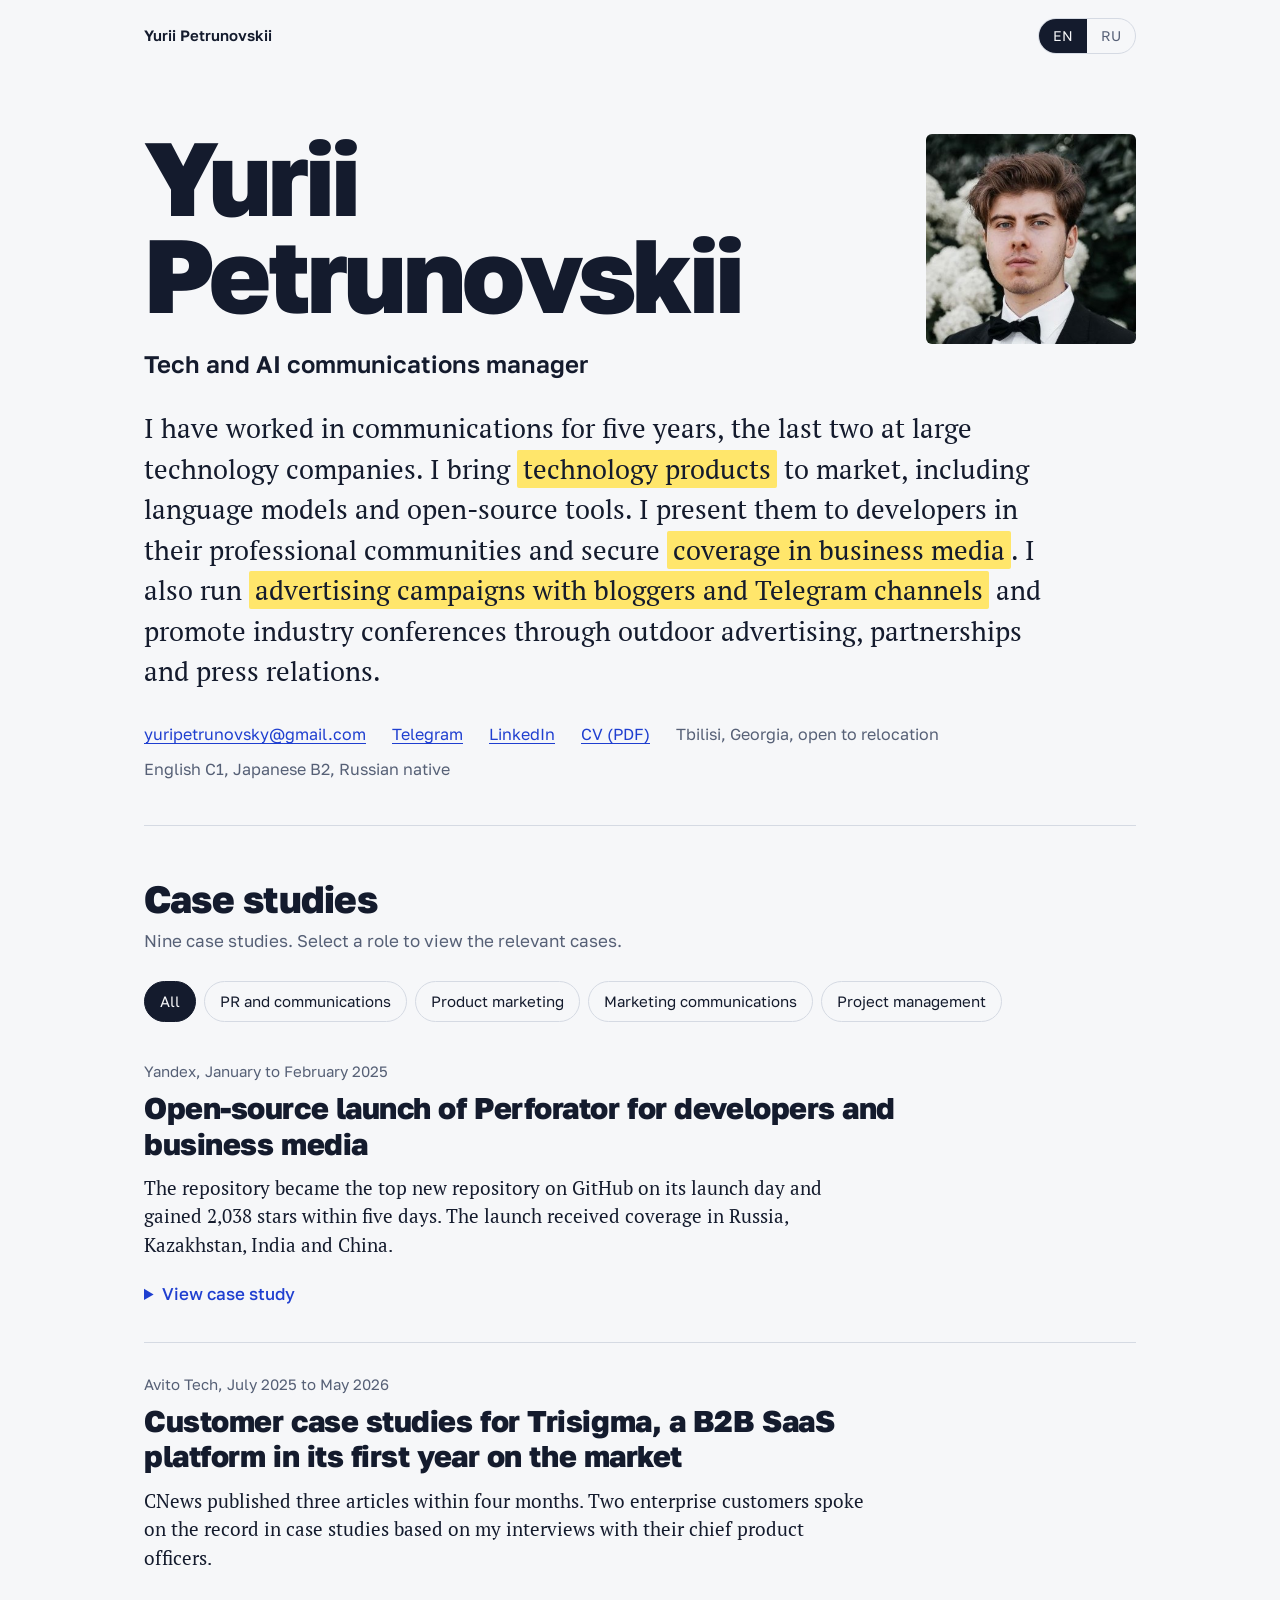
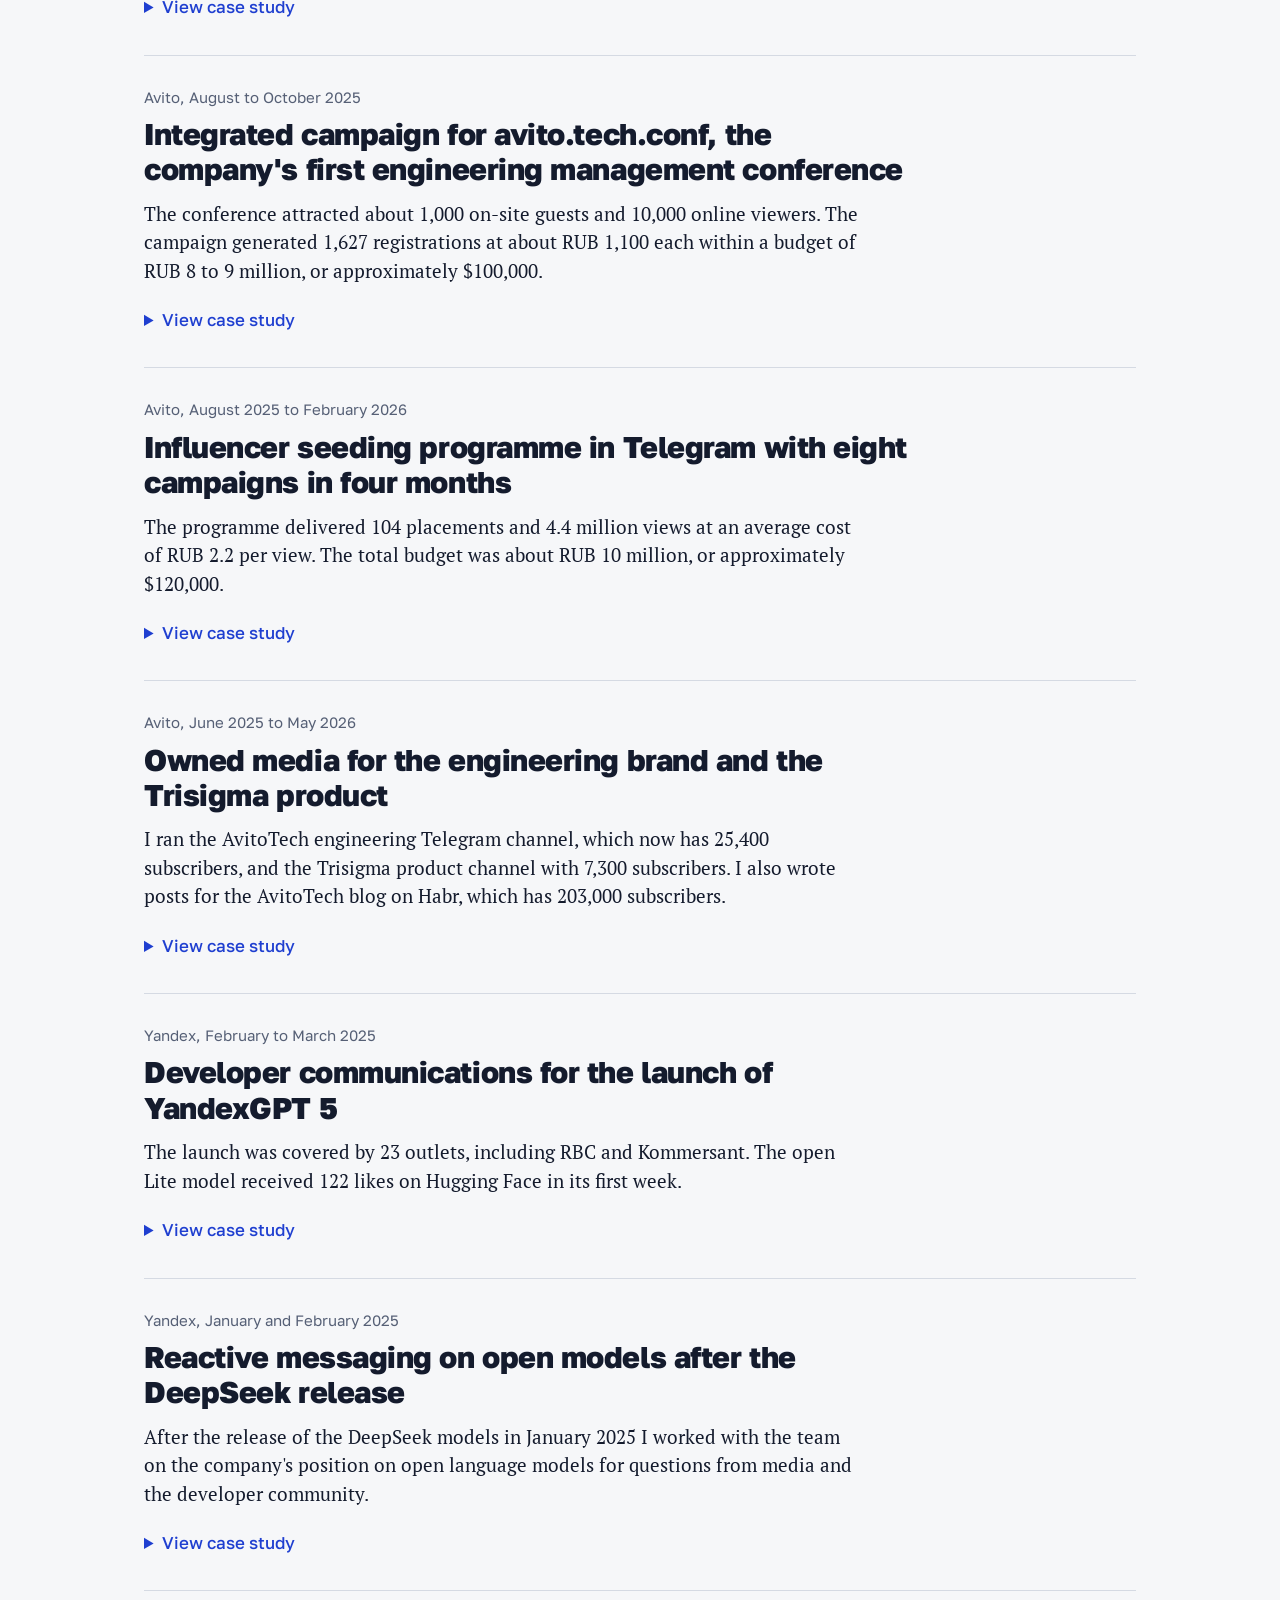
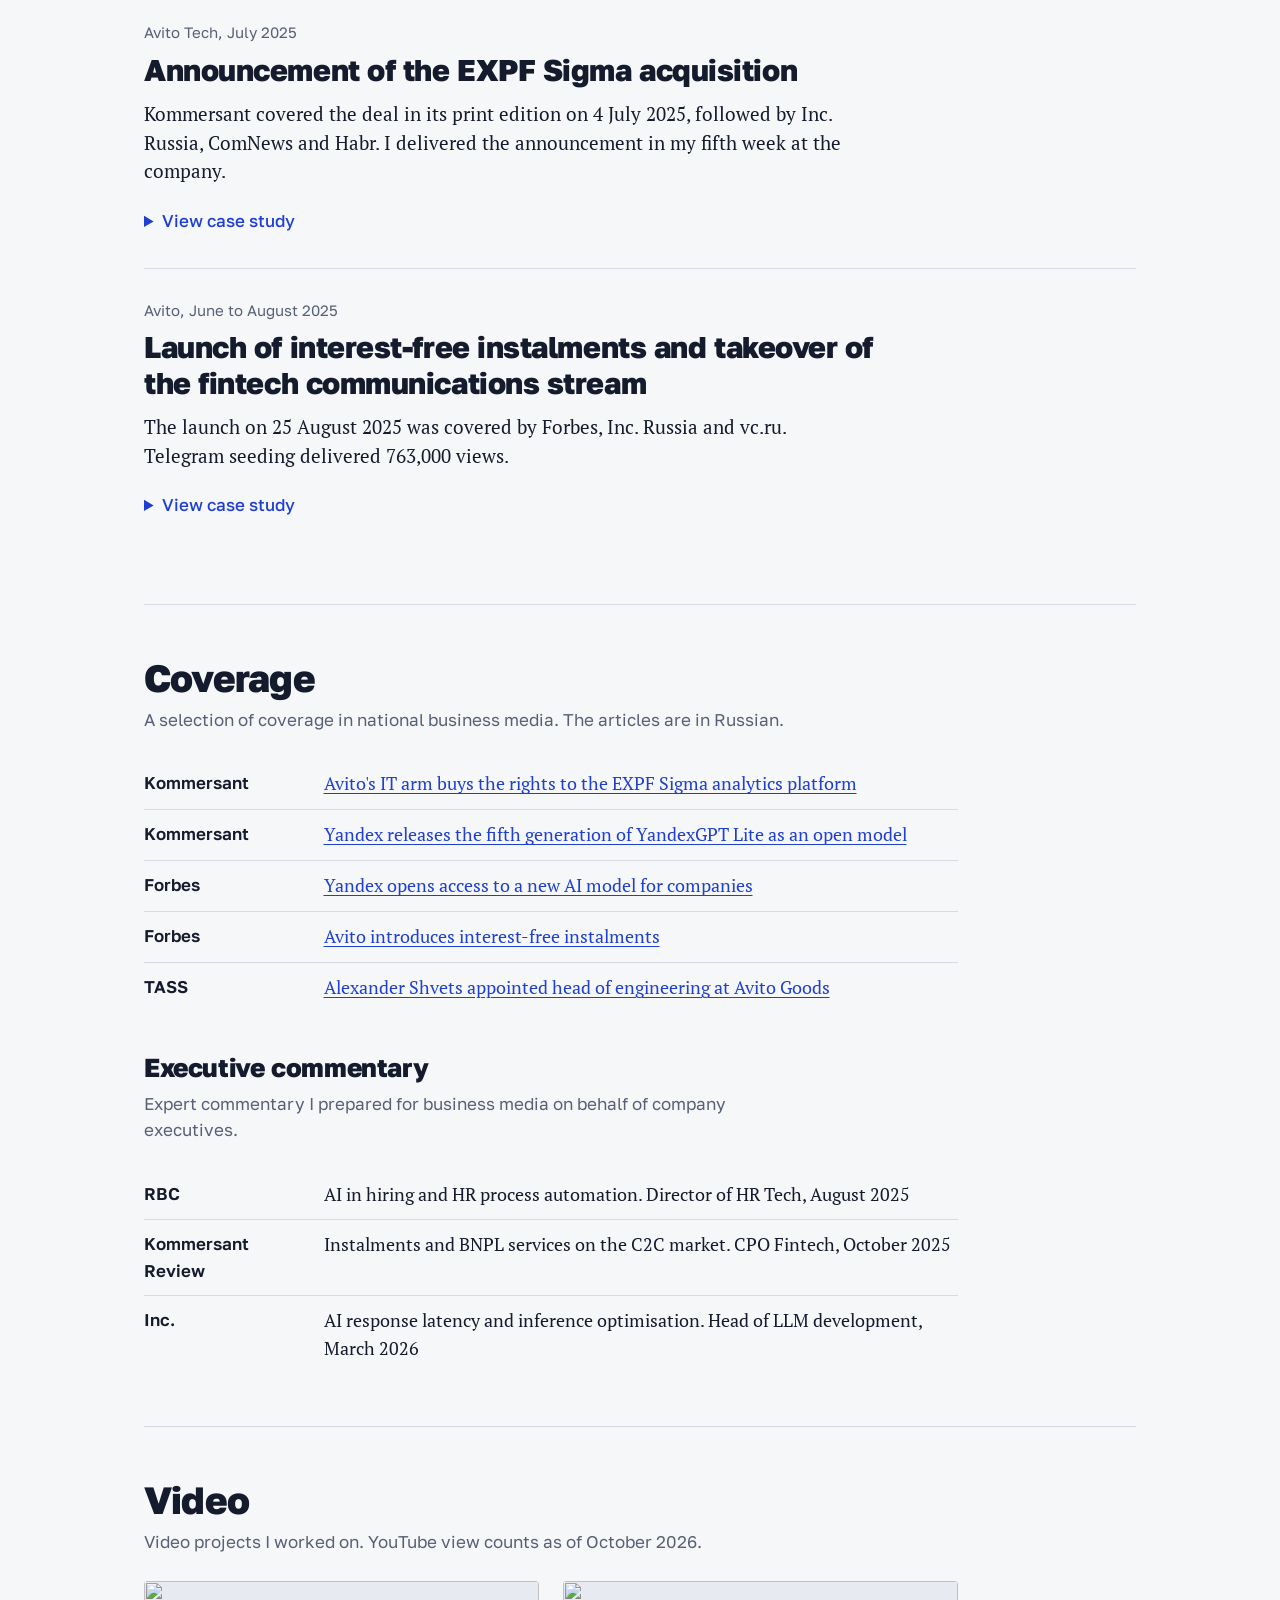
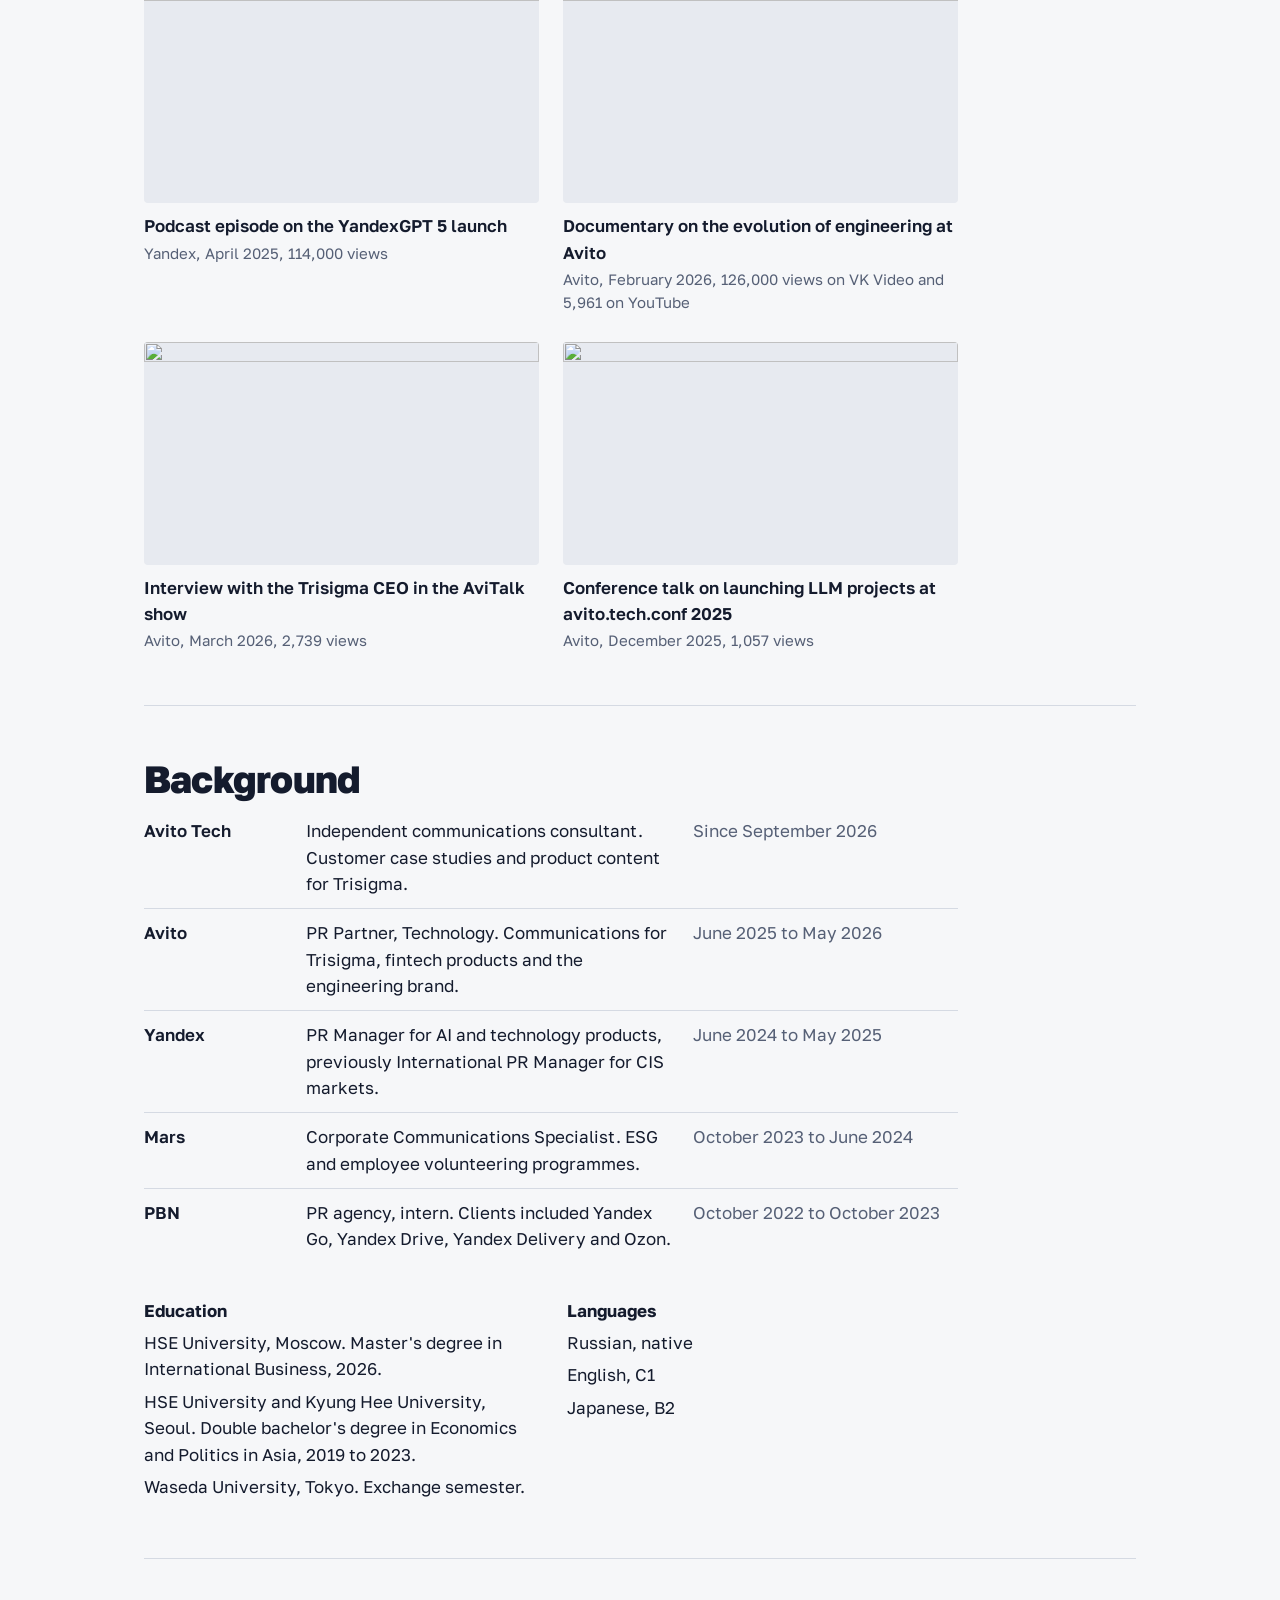
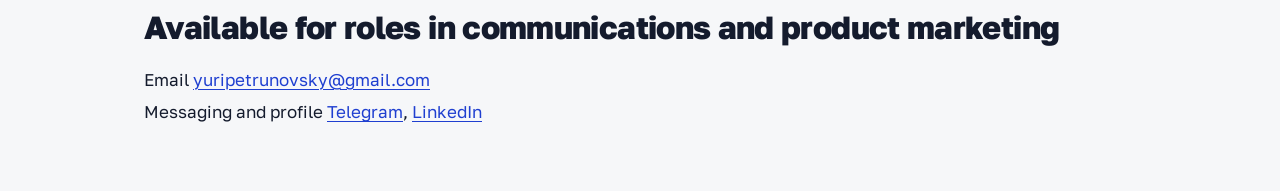
==== commit 9b5c8b38: "Use exact YouTube view counts for smaller videos Co-Authored-By: Claude Opus 5.5 <noreply@anthropic." ====
--- a/index.html
+++ b/index.html
@@ -180,8 +180,13 @@
 const EMAIL = "yuripetrunovsky@gmail.com";
 const LINKEDIN = "https://www.linkedin.com/in/yurii-petrunovskiy-a9755031a/";
 const TELEGRAM = "https://t.me/petrunovskii";
-const PR_CV = "https://drive.google.com/file/d/1dJ6cswQt0YFGNaaHwf3IuEuwWYZ6op6X/view";
-const CV = {all:PR_CV, pr:PR_CV, pmm:"", marcom:"", pm:""}; // add public links for the other roles when the files are uploaded
+const CV = {
+  all:"cv/Yurii_Petrunovskii_CV_Tech_AI_Communications.pdf",
+  pr:"cv/Yurii_Petrunovskii_CV_Tech_AI_Communications.pdf",
+  pmm:"cv/Yurii_Petrunovskii_CV_Product_Marketing.pdf",
+  marcom:"cv/Yurii_Petrunovskii_CV_Marketing_Communications.pdf",
+  pm:"cv/Yurii_Petrunovskii_CV_Project_Manager_Marketing.pdf"
+};
 const IMG = {me:"[data-uri]", cup:"[data-uri]", bb1:"[data-uri]", bb2:"[data-uri]"};
 
 const ROLES = ["all","pr","pmm","marcom","pm"];
@@ -403,7 +408,7 @@
 {"id": "openmodels", "roles": ["pr", "pmm"], "links": [], "en": {"meta": "Yandex, January and February 2025", "title": "Reactive messaging on open models after the DeepSeek release", "lead": "After the release of the DeepSeek models in January 2025 I worked with the team on the company's position on open language models for questions from media and the developer community.", "context": "In January 2025 the Chinese company DeepSeek released open models comparable to leading commercial solutions at a considerably lower reported training cost. The release raised public questions about whether large companies still needed their own models and how they should treat open ones. The company was preparing the launch of its new model family at the same time.", "task": "Give spokespeople a consistent and accurate position before the question reached the company through journalists and the developer community.", "role": "I worked on the communications messages together with the PR team, based on the technical analysis from the ML team.", "did": ["Translated the technical assessment of the DeepSeek models into public statements.", "Built the position around three messages. Open models strengthen competition and benefit the industry. The company's expertise in pre-training and fine-tuning allows it to use open solutions effectively. The company contributes to open source itself.", "Recorded the statements the company would not make, so that spokespeople avoided commitments not agreed with the product teams."], "results": ["The company had an agreed position on open models before the launch of its new model family.", "The position carried into the launch communications a month later, when the company released one of its models as open source."], "note": "In reactive communications an accurate position matters more than speed. A clear list of what the company does not say protects spokespeople as much as the key messages do."}, "ru": {"meta": "Яндекс, январь и февраль 2025", "title": "Реактивные коммуникации об открытых моделях после выхода DeepSeek", "lead": "После выхода моделей DeepSeek в январе 2025 года я вместе с командой готовил позицию компании об открытых языковых моделях для ответов СМИ и сообществу разработчиков.", "context": "В январе 2025 года китайская компания DeepSeek выпустила открытые модели, сопоставимые с ведущими коммерческими решениями при заметно меньших заявленных затратах на обучение. Релиз вызвал публичные вопросы о том, нужны ли крупным компаниям собственные модели и как им относиться к открытым. В это же время компания готовила запуск нового семейства моделей.", "task": "Дать спикерам единую и точную позицию до того, как вопрос придёт в компанию через журналистов и сообщество разработчиков.", "role": "Я работал над коммуникационными тезисами вместе с PR-командой на основе технического анализа ML-команды.", "did": ["Перевёл техническую оценку моделей DeepSeek в публичные формулировки.", "Выстроил позицию вокруг трёх тезисов. Открытые модели усиливают конкуренцию и полезны для отрасли. Экспертиза компании в предобучении и дообучении позволяет эффективно использовать открытые решения. Компания сама вкладывается в опенсорс.", "Зафиксировал перечень заявлений, которые компания не делает, чтобы спикеры не давали обязательств, не согласованных с продуктовыми командами."], "results": ["К запуску нового семейства моделей у компании была согласованная позиция по открытым моделям.", "Позиция вошла в коммуникации запуска через месяц, когда компания выложила одну из моделей в открытый доступ."], "note": "В реактивных коммуникациях точность позиции важнее скорости. Список того, чего компания не говорит, защищает спикеров не меньше, чем ключевые сообщения."}}
 ];
 
-const VIDEO = [{"id": "cD2q4reMfG0", "en": "Podcast episode on the YandexGPT 5 launch", "ru": "Выпуск подкаста о запуске YandexGPT 5", "men": "Yandex, April 2025, 114,000 views", "mru": "Яндекс, апрель 2025, 114 тыс. просмотров"}, {"id": "WS27Nkx2lyU", "en": "Documentary on the evolution of engineering at Avito", "ru": "Документальный фильм об эволюции разработки в Авито", "men": "Avito, February 2026, 126,000 views on VK Video and 6,000 on YouTube", "mru": "Авито, февраль 2026, 126 тыс. просмотров в VK Видео и 6 тыс. на YouTube"}, {"id": "h9ZKWyZEwgc", "en": "Interview with the Trisigma CEO in the AviTalk show", "ru": "Интервью с CEO Trisigma в шоу AviTalk", "men": "Avito, March 2026, 2,700 views", "mru": "Авито, март 2026, 2,7 тыс. просмотров"}, {"id": "tyYwA8s2nrw", "en": "Conference talk on launching LLM projects at avito.tech.conf 2025", "ru": "Доклад о запуске LLM-проектов на avito.tech.conf 2025", "men": "Avito, December 2025, 1,100 views", "mru": "Авито, декабрь 2025, 1,1 тыс. просмотров"}];
+const VIDEO = [{"id": "cD2q4reMfG0", "en": "Podcast episode on the YandexGPT 5 launch", "ru": "Выпуск подкаста о запуске YandexGPT 5", "men": "Yandex, April 2025, 114,000 views", "mru": "Яндекс, апрель 2025, 114 тыс. просмотров"}, {"id": "WS27Nkx2lyU", "en": "Documentary on the evolution of engineering at Avito", "ru": "Документальный фильм об эволюции разработки в Авито", "men": "Avito, February 2026, 126,000 views on VK Video and 5,961 on YouTube", "mru": "Авито, февраль 2026, 126 тыс. просмотров в VK Видео и 5961 на YouTube"}, {"id": "h9ZKWyZEwgc", "en": "Interview with the Trisigma CEO in the AviTalk show", "ru": "Интервью с CEO Trisigma в шоу AviTalk", "men": "Avito, March 2026, 2,739 views", "mru": "Авито, март 2026, 2739 просмотров"}, {"id": "tyYwA8s2nrw", "en": "Conference talk on launching LLM projects at avito.tech.conf 2025", "ru": "Доклад о запуске LLM-проектов на avito.tech.conf 2025", "men": "Avito, December 2025, 1,057 views", "mru": "Авито, декабрь 2025, 1057 просмотров"}];
 const COMM = [{"outlet": "RBC", "outlet_ru": "РБК", "en": "AI in hiring and HR process automation. Director of HR Tech, August 2025", "ru": "ИИ в найме и автоматизация HR-процессов. Директор по HR-tech, август 2025"}, {"outlet": "Kommersant Review", "outlet_ru": "«Коммерсантъ Review»", "en": "Instalments and BNPL services on the C2C market. CPO Fintech, October 2025", "ru": "Рассрочка и сервисы оплаты частями на C2C-рынке. Продуктовый директор финтех-направления, октябрь 2025"}, {"outlet": "Inc.", "outlet_ru": "Inc.", "en": "AI response latency and inference optimisation. Head of LLM development, March 2026", "ru": "Скорость ответа ИИ и оптимизация инференса. Руководитель разработки LLM, март 2026"}];
 const PRESS = [
  ["Kommersant","IT-структура «Авито» купила права на аналитическую платформу EXPF Sigma","Avito's IT arm buys the rights to the EXPF Sigma analytics platform","https://www.kommersant.ru/doc/7855348"],
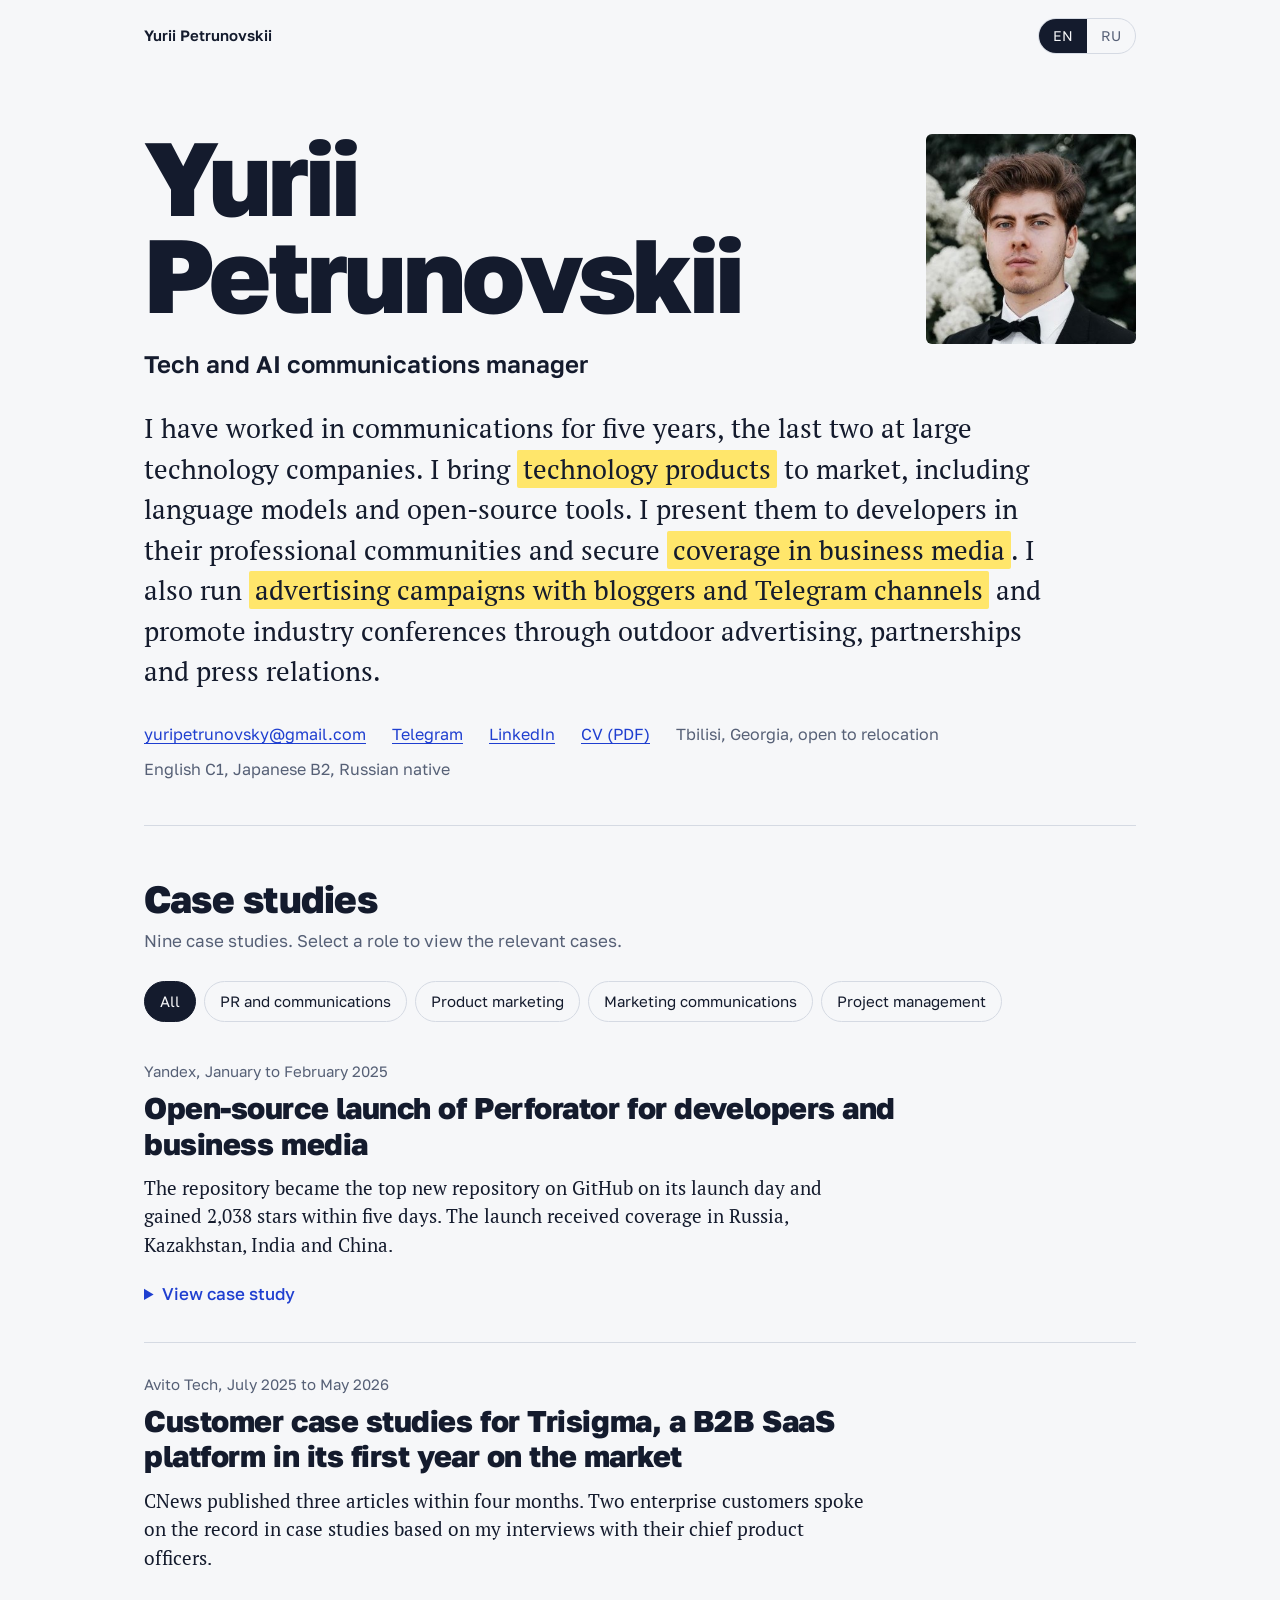
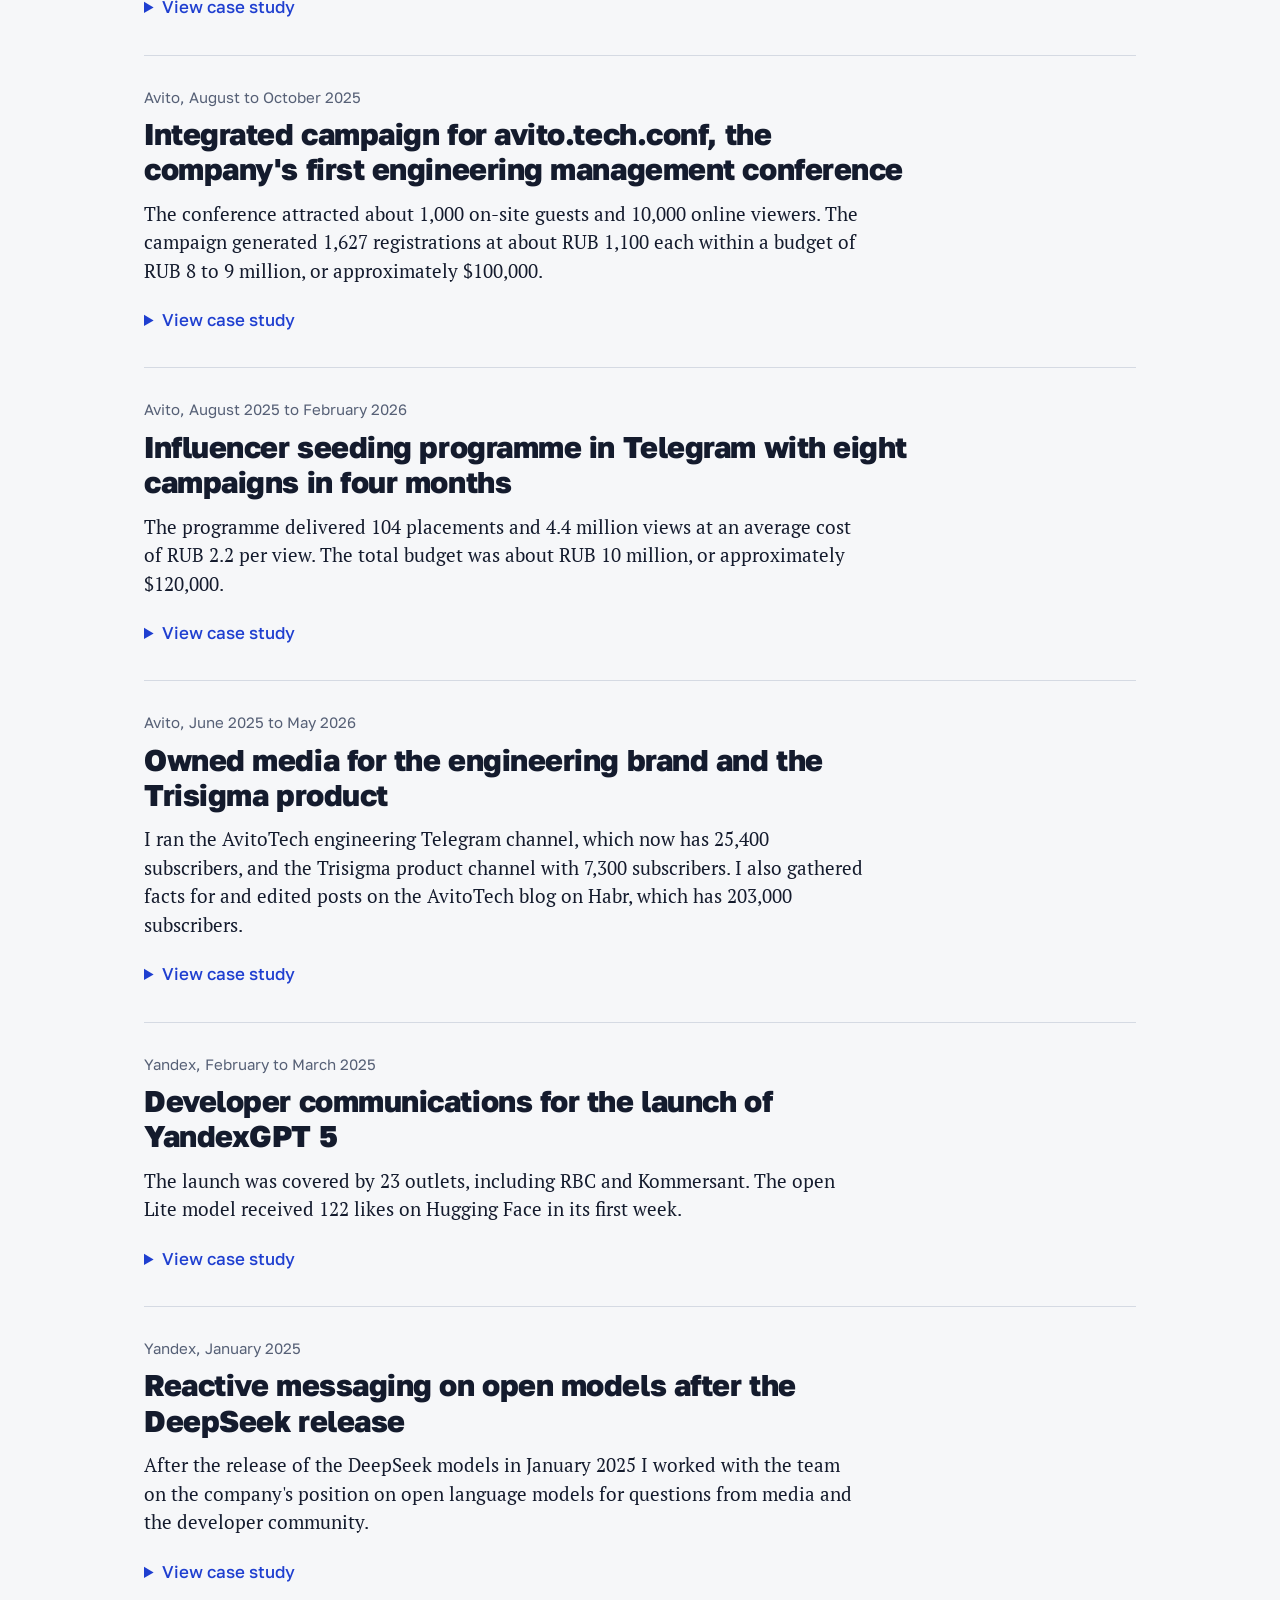
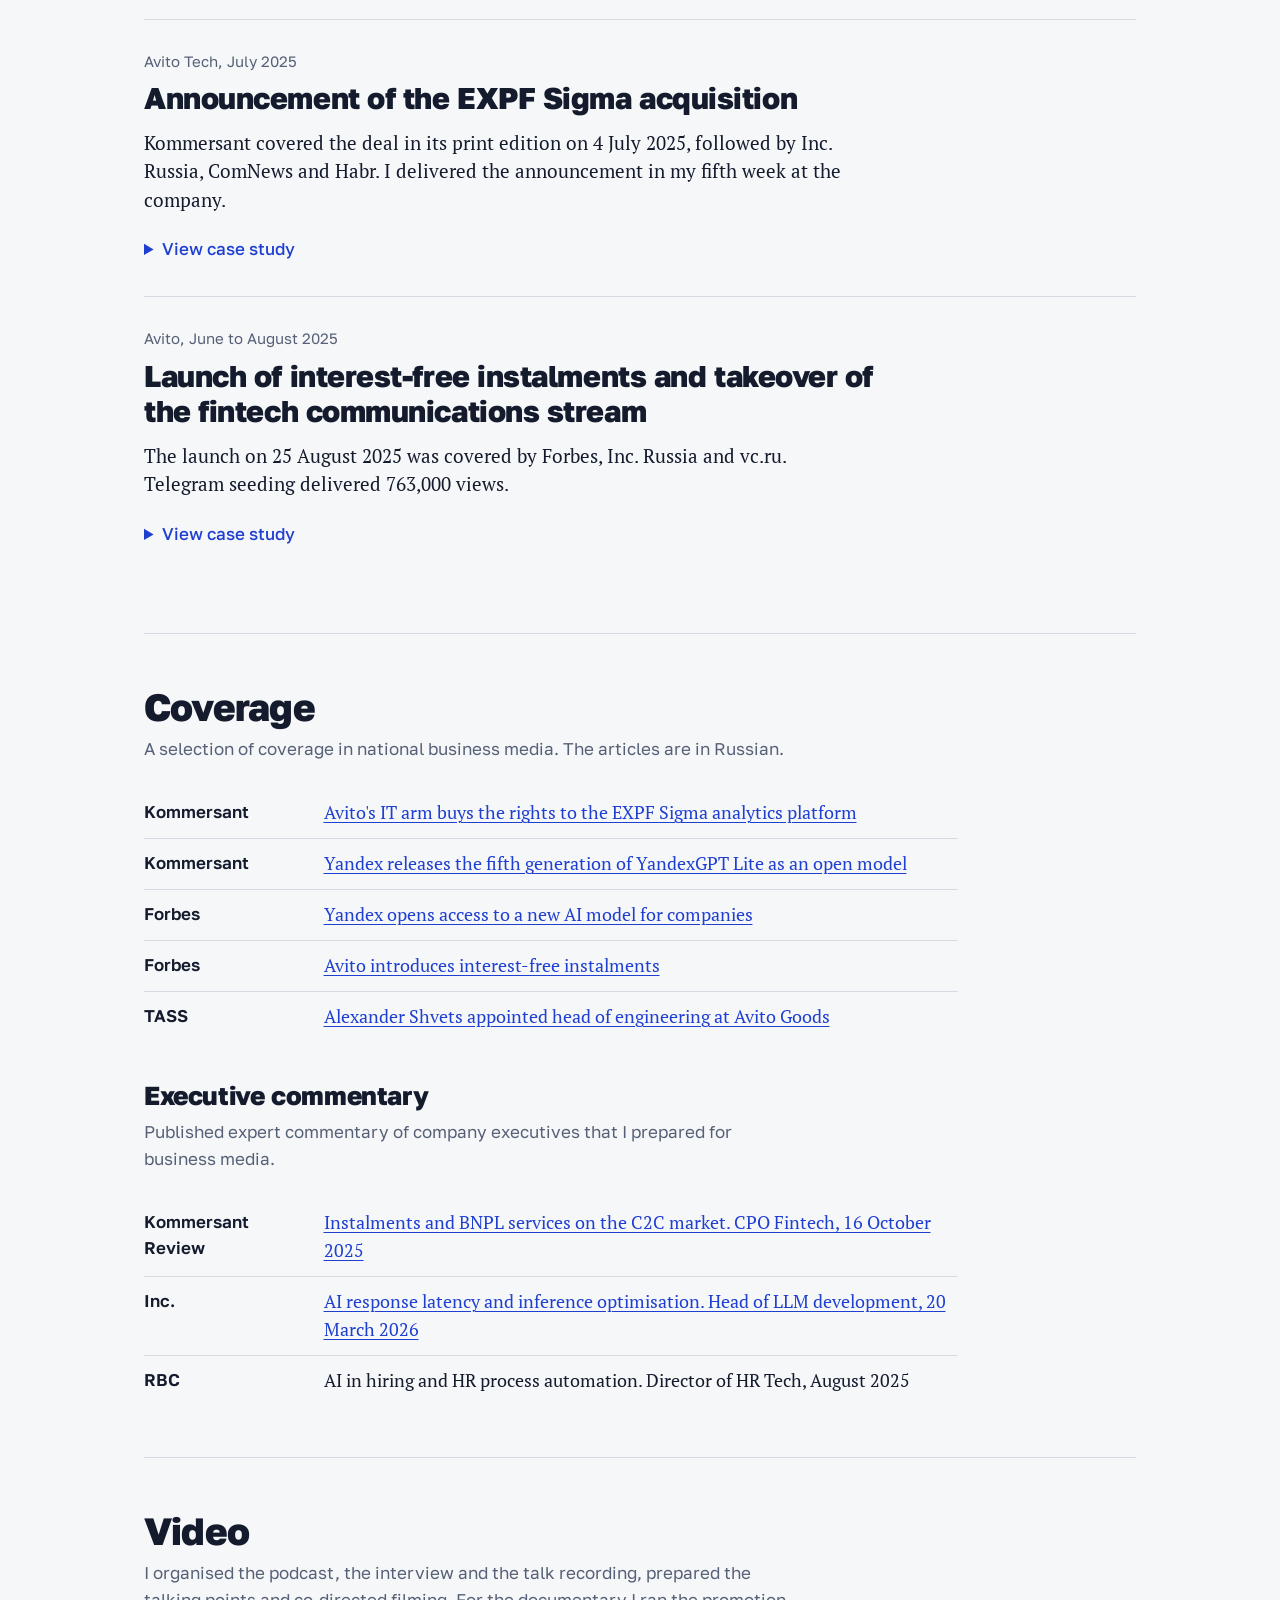
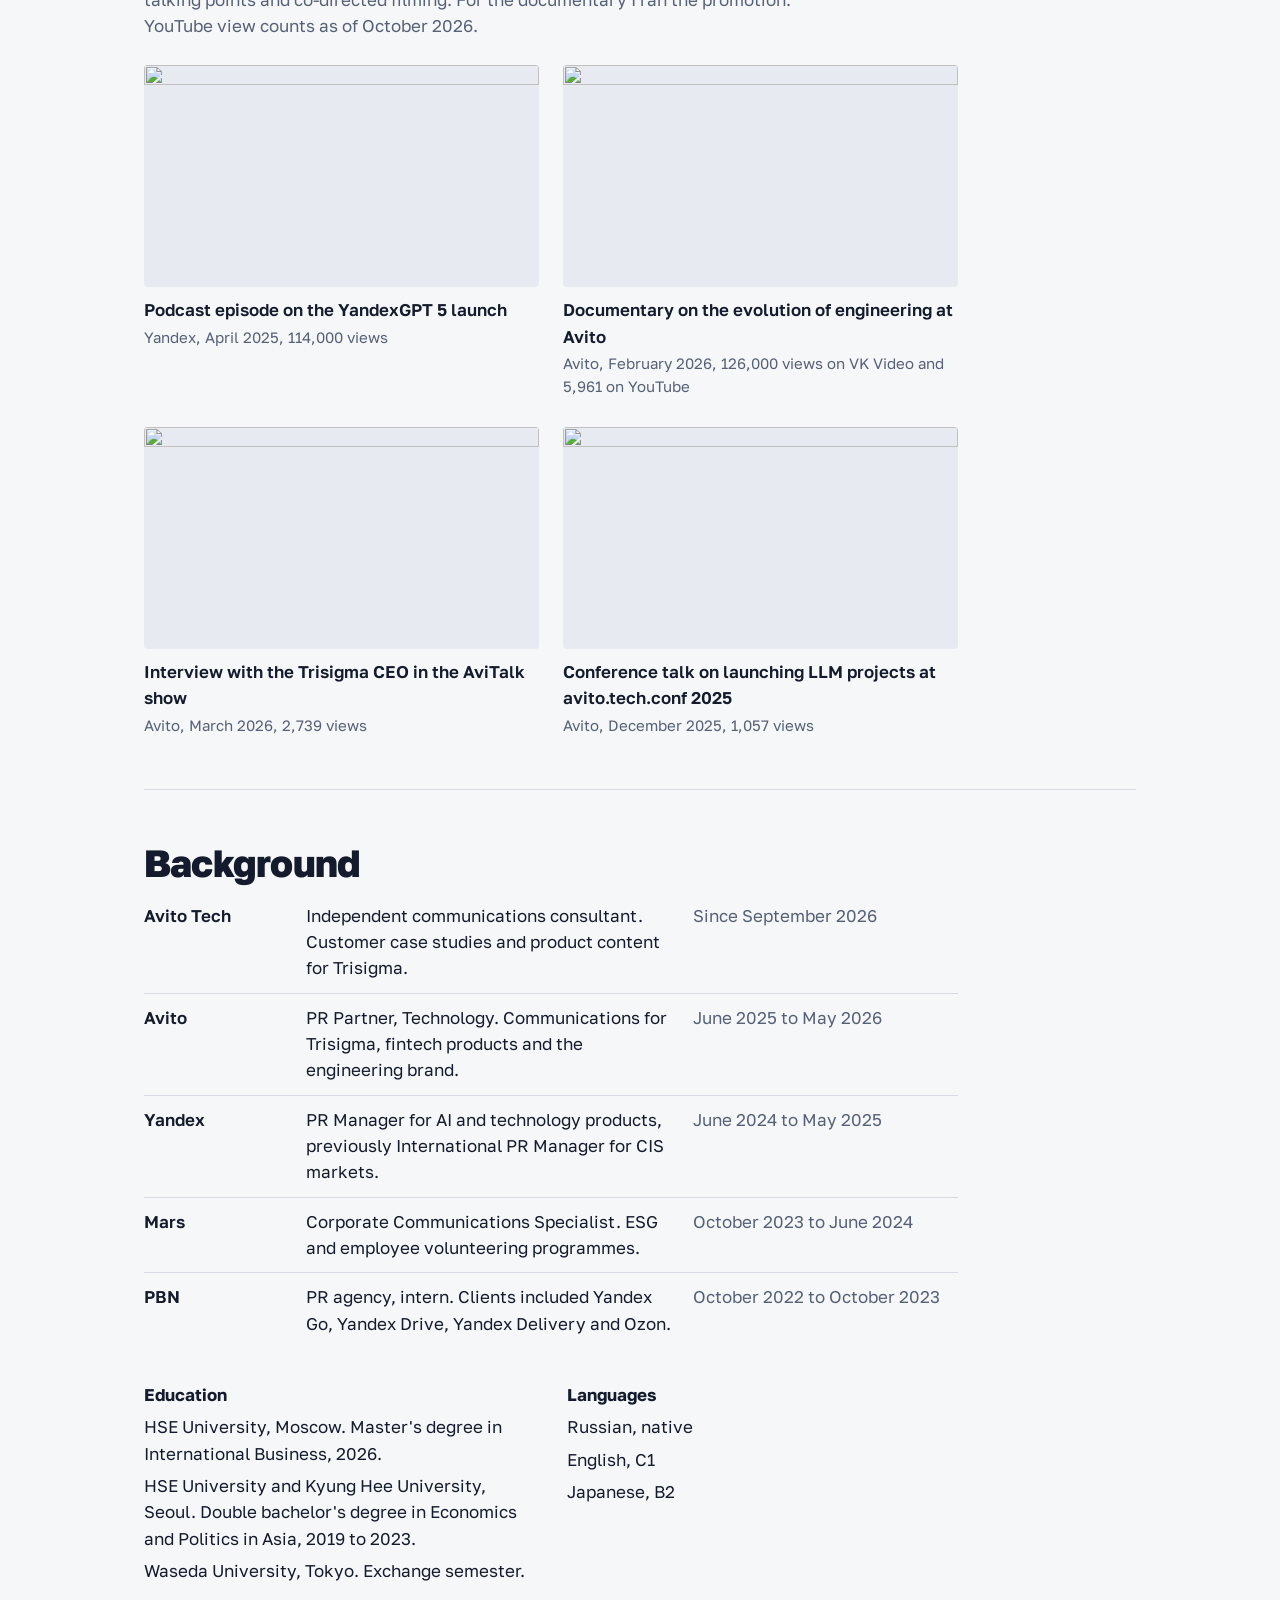
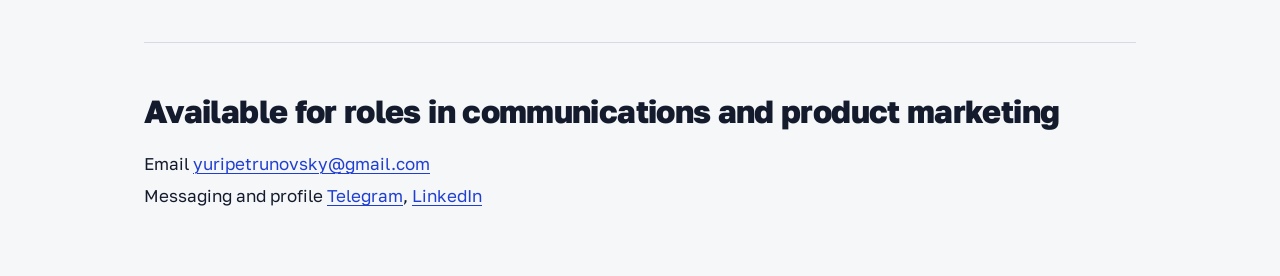
==== commit 428acf3b: "Add video and Habr roles, published commentary links, January 2025 for open-models case Co-Authored-" ====
--- a/index.html
+++ b/index.html
@@ -212,8 +212,8 @@
   contact:["Tbilisi, Georgia, open to relocation","English C1, Japanese B2, Russian native"],
   cv:"CV (PDF)", cvAsk:"Ask for my CV",
   workH:"Case studies", workNote:"Nine case studies. Select a role to view the relevant cases.",
-  videoH:"Video", videoNote:"Video projects I worked on. YouTube view counts as of October 2026.",
-  commH:"Executive commentary", commNote:"Expert commentary I prepared for business media on behalf of company executives.",
+  videoH:"Video", videoNote:"I organised the podcast, the interview and the talk recording, prepared the talking points and co-directed filming. For the documentary I ran the promotion. YouTube view counts as of October 2026.",
+  commH:"Executive commentary", commNote:"Published expert commentary of company executives that I prepared for business media.",
   filter:{all:"All",pr:"PR and communications",pmm:"Product marketing",marcom:"Marketing communications",pm:"Project management"},
   open:"View case study",
   labels:{context:"Context",task:"Task",role:"My role",did:"What I did",results:"Results",links:"Links",note:"Conclusion"},
@@ -236,8 +236,8 @@
   contact:["Тбилиси, готов к переезду","Английский C1, японский B2"],
   cv:"Резюме (PDF)", cvAsk:"Запросить резюме",
   workH:"Кейсы", workNote:"Девять кейсов. Выберите роль, чтобы увидеть относящиеся к ней проекты.",
-  videoH:"Видео", videoNote:"Видеопроекты, в которых я участвовал. Просмотры на YouTube указаны на октябрь 2026 года.",
-  commH:"Комментарии первых лиц", commNote:"Экспертные комментарии руководителей компании, которые я готовил для деловых СМИ.",
+  videoH:"Видео", videoNote:"Подкаст, интервью и запись доклада я организовал, подготовил тезисы и помогал руководить съёмкой. Для документального фильма вёл продвижение. Просмотры на YouTube указаны на октябрь 2026 года.",
+  commH:"Комментарии первых лиц", commNote:"Опубликованные экспертные комментарии руководителей компании, которые я готовил для деловых СМИ.",
   filter:{all:"Все",pr:"PR и коммуникации",pmm:"Продуктовый маркетинг",marcom:"Маркетинговые коммуникации",pm:"Управление проектами"},
   open:"Открыть кейс",
   labels:{context:"Контекст",task:"Задача",role:"Моя роль",did:"Что делал",results:"Результат",links:"Ссылки",note:"Вывод"},
@@ -249,167 +249,10 @@
 }
 };
 
-const CASES = [
-{
- id:"perforator", roles:["pr","pmm","marcom"],
- links:[["Habr","https://habr.com/ru/news/877880"],["CNews","https://zoom.cnews.ru/news/item/628556"],["Sostav","https://www.sostav.ru/publication/perforator-72860.html"],["Changelog Nightly","https://nightly.changelog.com/2025/01/30"]],
- en:{meta:"Yandex, January to February 2025",
-  title:"Open-source launch of Perforator for developers and business media",
-  lead:"The repository became the top new repository on GitHub on its launch day and gained 2,038 stars within five days. The launch received coverage in Russia, Kazakhstan, India and China.",
-  context:"The company released Perforator, the continuous profiling system behind its search and advertising services, as open-source software. The tool identifies the code that consumes the most server resources. The subject has limited appeal outside systems engineering.",
-  task:"The launch had to reach developers, who would evaluate the code, and business media, which required a commercial reason to cover the release.",
-  role:"I led public relations for the launch and prepared the master document, the messaging framework, the press release, the Q&A and the pool of external experts.",
-  did:["Developed two lines of messaging. Business media received the cost argument of up to 20% lower server expenses, and developers received the engineering detail, including eBPF, low overhead and support for C++, Go, Rust, Python and Java.","Assembled a pool of external experts who provided independent commentary to journalists.","Coordinated distribution outside Russia with the international communications team."],
-  results:["The repository ranked first among new repositories on GitHub on 30 January 2025, according to Changelog Nightly.","The repository gained 2,038 stars by 3 February.","Coverage appeared in Habr, CNews and Sostav in Russia, Kapital.kz and Digital Business in Kazakhstan, CXOToday in India and ifanr in China."],
-  note:"A quantified business benefit secured the interest of business media, while the technical article on Habr and the repository itself engaged developers."},
- ru:{meta:"Яндекс, январь и февраль 2025 года",
-  title:"Опенсорс-запуск Perforator для разработчиков и деловых СМИ",
-  lead:"В день запуска репозиторий занял первое место среди новых проектов GitHub и за пять дней получил 2038 звёзд. Публикации вышли в России, Казахстане, Индии и Китае.",
-  context:"Компания открыла исходный код Perforator, системы непрерывного профилирования, на которой работают её поисковый и рекламный сервисы. Инструмент показывает, какой код потребляет больше всего серверных ресурсов. За пределами системной разработки тема вызывает ограниченный интерес.",
-  task:"Запуск должен был дойти до разработчиков, которые оценивают код, и до деловых СМИ, которым требовался коммерческий повод для публикации.",
-  role:"Я руководил PR-сопровождением запуска и подготовил мастер-документ, коммуникационную рамку, пресс-релиз, Q&A и пул внешних экспертов.",
-  did:["Разработал две линии сообщений. Деловые СМИ получили аргумент об экономии до 20% расходов на серверы, разработчики получили инженерные детали, включая eBPF, низкие накладные расходы и поддержку C++, Go, Rust, Python и Java.","Сформировал пул внешних экспертов, которые давали журналистам независимые комментарии.","Согласовал с международной командой дистрибуцию за пределами России."],
-  results:["30 января 2025 года репозиторий занял первое место среди новых проектов GitHub по данным Changelog Nightly.","К 3 февраля репозиторий получил 2038 звёзд.","Публикации вышли на Хабре, в CNews и Sostav в России, в Kapital.kz и Digital Business в Казахстане, в CXOToday в Индии и ifanr в Китае."],
-  note:"Измеримая выгода для бизнеса обеспечила интерес деловых СМИ, а техническая публикация на Хабре и сам репозиторий привлекли разработчиков."}
-},
-{
- id:"trisigma", roles:["pr","pmm"],
- links:[["AviTalk", "https://www.youtube.com/watch?v=h9ZKWyZEwgc"],["CNews, Burger King Russia","https://www.cnews.ru/articles/2025-12-23_burger_king_rossiya_vnedril_platformu"],["CNews, Detsky Mir","https://www.cnews.ru/articles/2026-02-27_kak_detskij_mir_vystraivaet_abeksperimenty"],["CNews, VPC","https://www.cnews.ru/news/line/2026-04-17_avito_teh_rasshiryaet_model"]],
- en:{meta:"Avito Tech, July 2025 to May 2026",
-  title:"Customer case studies for Trisigma, a B2B SaaS platform in its first year on the market",
-  lead:"CNews published three articles within four months. Two enterprise customers spoke on the record in case studies based on my interviews with their chief product officers.",
-  context:"Trisigma is an A/B testing platform that the company developed for internal use and has offered to other companies since March 2025. Buyers of such platforms rely on the experience of peer companies more than on vendor claims.",
-  task:"The first external customers had recently adopted the product and could not yet report annual results, while the product required market evidence immediately.",
-  role:"I was responsible for public relations of the product, including the annual plan, customer case studies, press releases and the tracker of awards and events.",
-  did:["Designed a two-part case study format. The first part describes the reasons for adopting experimentation and the implementation process, and the second part, published a year later, reports the results.","Conducted interviews with the chief product officers of Burger King Russia and Detsky Mir, a national children's goods retailer, and wrote both articles.","Prepared and placed the press release on the Virtual Private Cloud delivery model for customers with strict security requirements.","Maintained a pipeline of further customers for the series."],
-  results:["CNews published the Burger King Russia case study on 23 December 2025.","CNews published the Detsky Mir case study on 27 February 2026.","CNews and Telecom Daily covered the Virtual Private Cloud delivery model on 17 April 2026."],
-  note:"Customer interviews also provided information on the barriers to adoption within client organisations, which is valuable to the product team as well as to communications."},
- ru:{meta:"Авито Тех, с июля 2025 по май 2026 года",
-  title:"Клиентские кейсы для Trisigma, B2B SaaS-платформы в первый год на рынке",
-  lead:"За четыре месяца CNews опубликовал три материала. Два крупных клиента публично рассказали о внедрении в кейсах, основанных на моих интервью с их директорами по продукту.",
-  context:"Trisigma является платформой A/B-тестирования, которую компания разработала для внутренних задач и с марта 2025 года предлагает другим компаниям. Покупатели таких платформ доверяют опыту компаний своего уровня больше, чем заявлениям вендора.",
-  task:"Первые внешние клиенты внедрили продукт недавно и ещё не могли показать годовые результаты, а подтверждения со стороны рынка требовались продукту немедленно.",
-  role:"Я отвечал за PR продукта, включая годовой план, клиентские кейсы, пресс-релизы и трекер премий и мероприятий.",
-  did:["Разработал формат кейса из двух частей. Первая часть описывает причины перехода к экспериментам и процесс внедрения, вторая выходит через год и показывает результаты.","Провёл интервью с директорами по продукту «Бургер Кинг Россия» и «Детского мира» и написал оба материала.","Подготовил и разместил пресс-релиз о поставке платформы в формате Virtual Private Cloud для клиентов со строгими требованиями к безопасности.","Вёл пул следующих клиентов для серии."],
-  results:["23 декабря 2025 года CNews опубликовал кейс «Бургер Кинг Россия».","27 февраля 2026 года CNews опубликовал кейс «Детского мира».","17 апреля 2026 года CNews и Telecom Daily написали о поставке в формате Virtual Private Cloud."],
-  note:"Интервью с клиентами дали также сведения о барьерах внедрения внутри компаний, которые полезны продуктовой команде в той же мере, что и коммуникациям."}
-},
-{
- id:"conf", roles:["pr","marcom","pm"], photos:true,
- links:[["Talk recording", "https://www.youtube.com/watch?v=tyYwA8s2nrw"],["Kod.ru","https://kod.ru/avito-tech-conf-2026-it-leaders-ai"]],
- en:{meta:"Avito, August to October 2025",
-  title:"Integrated campaign for avito.tech.conf, the company's first engineering management conference",
-  lead:"The conference attracted about 1,000 on-site guests and 10,000 online viewers. The campaign generated 1,627 registrations at about RUB 1,100 each within a budget of RUB 8 to 9 million, or approximately $100,000.",
-  context:"The company held its first conference for engineering managers on 17 October 2025 in Moscow. The target audience is narrow and consists of team leads and heads of engineering, most of whom work for other large technology companies.",
-  task:"A new event has neither an established audience nor a media history. The campaign therefore had to reach the audience near their offices, in coffee shops and in the Telegram channels they read.",
-  role:"I managed the paid campaign on the client side. Two agencies handled media buying and negotiations, while I set their tasks and made decisions on channels, locations and copy. The coffee shops were selected jointly with the team, and media relations were shared with two colleagues.",
-  did:["Placed seven billboards next to the offices of major technology employers in Moscow.","Developed a limited-edition drink, Lead's flip, with the specialty roaster The Welder Catherine. The drink was sold in four coffee shops, and about a dozen partner coffee shops used branded cups.","Arranged 40 placements in Telegram channels for IT managers to drive registrations, together with personal invitations published by eight opinion leaders.","Ran a teaser wave in major technology and city channels about unusual billboards that had appeared opposite the offices of technology companies, followed by a second wave that announced the programme. The two waves comprised 22 placements.","Prepared the announcement press release, invited about 60 journalists, managed accreditation and ran the press room on the day of the event."],
-  results:["About 1,000 guests attended on site and more than 10,000 people watched online.","About 30 journalists attended the event.","The registration placements generated 1,627 registrations.","The campaign received 1.38 million views in Telegram, of which 1.1 million came from the teaser and the announcement.","A second edition was announced for September 2026."],
-  note:"The billboards delivered their greatest effect as a subject for publications, since the posts about them received 700,000 views. In future campaigns the teaser should be planned first and the outdoor placements selected to support it."},
- ru:{meta:"Авито, с августа по октябрь 2025 года",
-  title:"Интегрированная кампания первой конференции avito.tech.conf",
-  lead:"Конференция собрала около 1000 гостей на площадке и 10 000 зрителей онлайн. Кампания принесла 1627 регистраций стоимостью около 1100 рублей каждая при бюджете от 8 до 9 млн рублей.",
-  context:"17 октября 2025 года компания впервые провела в Москве конференцию для руководителей разработки. Целевая аудитория узкая и состоит из тимлидов и руководителей разработки, большинство которых работает в других крупных технологических компаниях.",
-  task:"У нового мероприятия нет ни сложившейся аудитории, ни истории в СМИ. Поэтому кампания должна была достичь аудитории рядом с офисами, в кофейнях и в Telegram-каналах, которые она читает.",
-  role:"Я руководил платной кампанией со стороны заказчика. Два агентства отвечали за закупку размещений и переговоры, я ставил им задачи и принимал решения по каналам, площадкам и текстам. Кофейни были выбраны совместно с командой, работу с прессой я вёл вместе с двумя коллегами.",
-  did:["Разместил семь рекламных поверхностей рядом с офисами крупнейших технологических работодателей Москвы.","Совместно с обжарщиком «Сварщица Екатерина» разработал авторский напиток Lead's flip. Напиток продавался в четырёх кофейнях, ещё около десяти кофеен-партнёров использовали брендированные стаканы.","Организовал 40 размещений в Telegram-каналах для IT-руководителей с целью привлечения регистраций, а также персональные приглашения от восьми лидеров мнений.","Провёл тизерную волну в крупных технологических и городских каналах о необычных билбордах, которые появились напротив офисов технологических компаний, и вторую волну с анонсом программы. Две волны включали 22 размещения.","Подготовил пресс-релиз с анонсом, пригласил около 60 журналистов, организовал аккредитацию и работу пресс-рума в день мероприятия."],
-  results:["Площадку посетили около 1000 гостей, трансляцию посмотрели более 10 000 человек.","На мероприятии работали около 30 журналистов.","Размещения в Telegram принесли 1627 регистраций.","Кампания получила 1,38 млн просмотров в Telegram, из которых 1,1 млн обеспечили тизер и анонс.","На сентябрь 2026 года была анонсирована вторая конференция."],
-  note:"Наибольший эффект билборды дали как повод для публикаций, поскольку посты о них получили 700 тысяч просмотров. В следующих кампаниях целесообразно сначала планировать тизер и подбирать наружную рекламу под него."}
-},
-{
- id:"seeding", roles:["marcom","pr","pm"],
- links:[["YouTube", "https://www.youtube.com/watch?v=WS27Nkx2lyU"],["VK Video","https://vkvideo.ru/video-152990965_456240085"]],
- en:{meta:"Avito, August 2025 to February 2026",
-  title:"Influencer seeding programme in Telegram with eight campaigns in four months",
-  lead:"The programme delivered 104 placements and 4.4 million views at an average cost of RUB 2.2 per view. The total budget was about RUB 10 million, or approximately $120,000.",
-  context:"In Russia, Telegram channels are the primary route to technology and business audiences. A paid placement operates in the same way as influencer marketing, since the channel author presents the news in an individual voice.",
-  task:"Each launch required a different audience, such as developers for Developer Day, city residents for a fintech launch and IT managers for the conference. A single fixed list of channels would have been inefficient.",
-  role:"I managed eight campaigns from brief to report, including key messages, channel selection, approval of each post and analysis of results. The agency conducted negotiations with channel owners.",
-  did:["Selected channels according to the subject of each campaign, with news and city channels for the instalment launch and technology and management channels for the conference.","Maintained a single report for all placements with views, cost per view and cost per thousand subscribers.","Promoted the company's documentary about its engineering platform in February 2026 with a second agency, through 11 placements in channels for senior engineers and team leads and video advertising on VK."],
-  results:["The eight campaigns delivered 104 placements and 4.4 million views in channels with a combined audience of 44.5 million subscribers.","The average cost per view was RUB 2.2. The instalment launch was the most efficient campaign, with 763,000 views at RUB 1.3 per view.","Telegram views for the documentary exceeded the forecast by 45%, and the film received 126,000 views on VK Video."],
-  note:"Reports based on subscriber numbers overstate the effect of a placement. Cost per view is a more reliable basis for planning."},
- ru:{meta:"Авито, с августа 2025 по февраль 2026 года",
-  title:"Программа посевов в Telegram, восемь кампаний за четыре месяца",
-  lead:"Программа обеспечила 104 размещения и 4,4 млн просмотров при средней стоимости просмотра 2,2 рубля. Общий бюджет составил около 10 млн рублей.",
-  context:"В России Telegram-каналы служат основным способом выхода на технологическую и деловую аудиторию. Платное размещение работает по тому же принципу, что и работа с блогерами, поскольку автор канала излагает новость собственным голосом.",
-  task:"Каждому запуску требовалась своя аудитория, например разработчики для Дня разработчика, жители городов для финтех-запуска и IT-руководители для конференции. Единый постоянный список каналов был бы неэффективен.",
-  role:"Я вёл восемь кампаний от брифа до отчёта, включая тезисы, подбор каналов, согласование каждого поста и анализ результатов. Агентство вело переговоры с владельцами каналов.",
-  did:["Подбирал каналы под тему каждой кампании. Для запуска рассрочки использовались новостные и городские каналы, для конференции технологические и менеджерские.","Вёл единый отчёт по всем размещениям с просмотрами, стоимостью просмотра и стоимостью за тысячу подписчиков.","В феврале 2026 года со вторым агентством продвигал документальный фильм компании о платформизации через 11 размещений в каналах для senior-инженеров и тимлидов и видеорекламу в VK."],
-  results:["Восемь кампаний обеспечили 104 размещения и 4,4 млн просмотров в каналах с совокупной аудиторией 44,5 млн подписчиков.","Средняя стоимость просмотра составила 2,2 рубля. Наиболее эффективной стала кампания о рассрочке, которая получила 763 тысячи просмотров по 1,3 рубля.","Просмотры фильма в Telegram превысили прогноз на 45%, в VK Видео фильм набрал 126 тысяч просмотров."],
-  note:"Отчёты по числу подписчиков завышают эффект размещения. Стоимость просмотра служит более надёжной основой для планирования."}
-},
-{
- id:"yagpt", roles:["pr","pmm"],
- links:[["Podcast", "https://www.youtube.com/watch?v=cD2q4reMfG0"],["Kommersant","https://www.kommersant.ru/doc/7533997"],["Forbes","https://www.forbes.ru/tekhnologii/544737-andeks-otkryl-dostup-k-novoj-ii-modeli-dla-kompanij"],["Hugging Face","https://huggingface.co/yandex/YandexGPT-5-Lite-8B-pretrain"],["ppc.world","https://ppc.world/news/yandeks-predstavil-yandexgpt-5-pro-i-perezapustil-chat-s-alisoy/"]],
- en:{meta:"Yandex, February to March 2025",
-  title:"Developer communications for the launch of YandexGPT 5",
-  lead:"The launch was covered by 23 outlets, including RBC and Kommersant. The open Lite model received 122 likes on Hugging Face in its first week.",
-  context:"On 25 February 2025 the company released YandexGPT 5 Pro, integrated it into its voice assistant and cloud platform, and published the weights of the smaller Lite model. This was the company's first open model since 2022.",
-  task:"Developers are the most demanding audience for a model launch. They examine benchmarks, read the licence and ask how the model was trained.",
-  role:"I worked in the launch team and was responsible for the developer community track and for the plan covering the weeks after the launch. Media pitching was carried out by the whole team.",
-  did:["Prepared key messages for technical communities and the brief for seeding in developer channels.","Prepared the Q&A for technical questions.","Developed a plan of 11 post-launch initiatives, including a Habr article on training optimisation, a podcast episode, presentations for university students, a prompting guide and research cases based on the open model. About 70% of the plan was delivered."],
-  results:["Kommersant covered the open release of the Lite model on 25 February 2025.","The launch was covered by 23 outlets, including an RBC exclusive and Kommersant, which is a result of the whole team.","Eight further technology outlets covered the open-source release.","The Lite model received 122 likes on Hugging Face in the first week and more than 200 subsequently, with 26 community discussions.","The podcast episode from the post-launch plan, released on 10 April 2025, has 114,000 views on YouTube."],
-  note:"Media assess a model on the launch day, whereas developers form their opinion over the following month. A separate plan for developers should be ready before the release."},
- ru:{meta:"Яндекс, февраль и март 2025 года",
-  title:"Коммуникации для разработчиков на запуске YandexGPT 5",
-  lead:"О запуске написали 23 издания, включая РБК и «Коммерсантъ». Открытая модель Lite получила 122 лайка на Hugging Face за первую неделю.",
-  context:"25 февраля 2025 года компания выпустила YandexGPT 5 Pro, встроила модель в голосового ассистента и облачную платформу и опубликовала веса младшей модели Lite. Это была первая открытая модель компании с 2022 года.",
-  task:"Разработчики являются самой требовательной аудиторией при запуске модели. Они изучают бенчмарки, читают лицензию и спрашивают, как модель обучалась.",
-  role:"Я работал в команде запуска и отвечал за направление сообщества разработчиков и за план на недели после запуска. Питчинг в СМИ вела вся команда.",
-  did:["Подготовил ключевые сообщения для технических сообществ и бриф на посевы в каналах для разработчиков.","Подготовил Q&A по техническим вопросам.","Разработал план из 11 инициатив после запуска, включая статью на Хабре об оптимизации обучения, выпуск подкаста, выступления перед студентами, руководство по промптам и исследовательские кейсы на открытой модели. Реализовано около 70% плана."],
-  results:["25 февраля 2025 года «Коммерсантъ» написал о выходе модели Lite в открытый доступ.","О запуске написали 23 издания, включая эксклюзив РБК и «Коммерсантъ», что является результатом всей команды.","Ещё восемь технологических изданий написали об опенсорс-релизе.","Модель Lite получила 122 лайка на Hugging Face за первую неделю и более 200 в дальнейшем, в сообществе открыто 26 обсуждений.","Выпуск подкаста из плана после запуска вышел 10 апреля 2025 года и набрал 114 тыс. просмотров на YouTube."],
-  note:"СМИ оценивают модель в день запуска, тогда как разработчики формируют мнение в течение следующего месяца. Отдельный план для разработчиков должен быть готов до выхода релиза."}
-},
-{
- id:"expf", roles:["pr"],
- links:[["Kommersant","https://www.kommersant.ru/doc/7855348"],["Inc. Russia","https://incrussia.ru/news/avito-teh-kupit-platformu-dlya-produktovyh-eksperimentov-chtoby-sozdat-servis-dlya-biznesa-lyubogo-masshtaba/"],["ComNews","https://www.comnews.ru/content/240026/2025-07-04/2025-w27/1010/avito-tekh-priobrela-platformu-expf-sigma"],["Habr","https://habr.com/ru/articles/924260"]],
- en:{meta:"Avito Tech, July 2025",
-  title:"Announcement of the EXPF Sigma acquisition",
-  lead:"Kommersant covered the deal in its print edition on 4 July 2025, followed by Inc. Russia, ComNews and Habr. I delivered the announcement in my fifth week at the company.",
-  context:"The company acquired Sigma, an experimentation platform developed by the analytics company EXPF, to complement its own platform Trisigma.",
-  task:"The announcement had to explain why one company needs two A/B testing products and to reassure existing Sigma customers.",
-  role:"I managed the announcement, including the press release, the media lists and distribution through the PR agency.",
-  did:["Placed the message for existing customers first, which stated that their terms remained unchanged and that the Sigma team continued its work in full.","Explained the two products by their target users. Sigma serves teams that are beginning to run experiments, and Trisigma serves companies that run hundreds of tests in parallel.","Divided distribution between business, IT trade and developer media."],
-  results:["Kommersant published the story in its print edition on 4 July 2025.","Inc. Russia, ComNews, Habr, iGuides and Oborot.ru also covered the announcement.","The MediaIndex was 1,825. MediaIndex is the media impact score of Medialogia, the standard media measurement service in Russia."],
-  note:"In an acquisition announcement, the consequences for existing customers should be addressed first."},
- ru:{meta:"Авито Тех, июль 2025 года",
-  title:"Анонс покупки платформы EXPF Sigma",
-  lead:"«Коммерсантъ» написал о сделке в печатном номере от 4 июля 2025 года, следом вышли Inc. Russia, ComNews и Хабр. МедиаИндекс составил 1825. Я провёл анонс на пятой неделе работы в компании.",
-  context:"Компания приобрела Sigma, платформу для экспериментов аналитической компании EXPF, в дополнение к собственной платформе Trisigma.",
-  task:"Анонс должен был объяснить, зачем одной компании два продукта для A/B-тестирования, и снять опасения действующих клиентов Sigma.",
-  role:"Я руководил анонсом, включая пресс-релиз, списки СМИ и рассылку через PR-агентство.",
-  did:["Вынес на первое место сообщение для действующих клиентов о том, что условия для них не меняются и команда Sigma продолжает работу в полном составе.","Объяснил различие продуктов через их пользователей. Sigma предназначена командам, которые начинают работать с экспериментами, Trisigma предназначена компаниям, которые ведут сотни тестов параллельно.","Разделил рассылку между деловыми, отраслевыми и девелоперскими изданиями."],
-  results:["«Коммерсантъ» опубликовал материал о сделке в печатном номере от 4 июля 2025 года.","Об анонсе также написали Inc. Russia, ComNews, Хабр, iGuides и Oborot.ru.","МедиаИндекс по данным «Медиалогии» составил 1825."],
-  note:"В анонсе сделки в первую очередь следует сообщать о последствиях для действующих клиентов."}
-},
-{
- id:"plait", roles:["pr","pm"],
- links:[["Forbes","https://www.forbes.ru/tekhnologii/544457-a-by-vzal-castami-no-mne-nuzno-srazu-avito-podklucaet-besprocentnuu-rassrocku"],["Inc. Russia","https://incrussia.ru/news/na-avito-poyavilas-besprotsentnaya-rassrochka-dlya-polzovatelej/"],["vc.ru","https://vc.ru/services/2179080-avito-besprocentnaya-rassrochka"]],
- en:{meta:"Avito, June to August 2025",
-  title:"Launch of interest-free instalments and takeover of the fintech communications stream",
-  lead:"The launch on 25 August 2025 was covered by Forbes, Inc. Russia and vc.ru. Telegram seeding delivered 763,000 views.",
-  context:"The company introduced instalment payments through the fintech service Plait. The colleague responsible for fintech communications left the company when I joined, and the stream was transferred to me in my first month.",
-  task:"Launches that were already in progress had to be taken over and delivered on schedule in cooperation with product teams that were new to me.",
-  role:"I led communications for the launch.",
-  did:["Collected the facts from the product team and the partner and agreed the press release with both parties.","Prepared the media list covering fintech, e-commerce and business outlets.","Managed distribution through the PR agency and a seeding wave of eight placements in news and city channels."],
-  results:["Forbes, Inc. Russia, vc.ru and iGuides covered the launch on 25 August 2025, and the statement that the product was the first on the C2C market appeared in headlines.","Seeding delivered 763,000 views at RUB 1.3 per view.","The MediaIndex was 1,350."],
-  note:"When a stream is taken over, a status register of agreed items, blocked items and decision makers should be prepared first."},
- ru:{meta:"Авито, с июня по август 2025 года",
-  title:"Запуск беспроцентной рассрочки и приём финтех-направления",
-  lead:"О запуске 25 августа 2025 года написали Forbes, Inc. Russia и vc.ru, МедиаИндекс составил 1350. Посевы в Telegram обеспечили 763 тысячи просмотров.",
-  context:"Компания подключила оплату частями через финтех-сервис «Плайт». Сотрудница, которая отвечала за финтех-коммуникации, покинула компанию в момент моего прихода, и направление было передано мне в первый месяц работы.",
-  task:"Требовалось принять запуски, которые уже находились в работе, и провести их в срок совместно с продуктовыми командами, с которыми я ранее не работал.",
-  role:"Я руководил коммуникациями запуска.",
-  did:["Собрал фактуру у продуктовой команды и партнёра и согласовал пресс-релиз с обеими сторонами.","Подготовил список СМИ, включающий финтех, e-commerce и деловые издания.","Провёл рассылку через PR-агентство и волну посевов из восьми размещений в новостных и городских каналах."],
-  results:["25 августа 2025 года о запуске написали Forbes, Inc. Russia, vc.ru и iGuides, формулировка о первой рассрочке на C2C-рынке вошла в заголовки.","Посевы обеспечили 763 тысячи просмотров по 1,3 рубля за просмотр.","МедиаИндекс составил 1350."],
-  note:"При приёме направления в первую очередь следует составить реестр статусов с согласованными вопросами, блокерами и ответственными за решения."}
-},
-{"id": "owned", "roles": ["pr", "marcom", "pmm"], "links": [["Telegram AvitoTech", "https://t.me/avitotech"], ["Telegram Trisigma", "https://t.me/trisigma_avito"], ["Habr", "https://habr.com/ru/companies/avito/"]], "en": {"meta": "Avito, June 2025 to May 2026", "title": "Owned media for the engineering brand and the Trisigma product", "lead": "I ran the AvitoTech engineering Telegram channel, which now has 25,400 subscribers, and the Trisigma product channel with 7,300 subscribers. I also wrote posts for the AvitoTech blog on Habr, which has 203,000 subscribers.", "context": "AvitoTech is the engineering brand of the largest classifieds marketplace in Russia. Its owned channels reach developers and engineering managers directly, without media as an intermediary. The Trisigma channel came to the company with the acquisition of the EXPF Sigma platform and addresses product analysts and managers who run A/B tests.", "task": "Keep both channels relevant for a professional audience and use them to support launches, events, hiring and the Trisigma product.", "role": "I was responsible for the content of both Telegram channels and wrote posts for the corporate blog on Habr.", "did": ["Planned and published posts about engineering projects, launches, conferences and meetups.", "Ran the Trisigma channel after the acquisition and used it for product news, customer case studies and invitations to industry events.", "Prepared news and announcements for the AvitoTech blog on Habr."], "results": ["The average post reach of the AvitoTech channel grew by about 30% over the year according to internal statistics.", "As of October 2026 the AvitoTech channel has 25,400 subscribers and the Trisigma channel has 7,300.", "The AvitoTech blog on Habr has 203,000 subscribers."], "note": "Owned channels give the most direct access to a professional audience, provided that every post gives the reader a clear reason to open it."}, "ru": {"meta": "Авито, с июня 2025 по май 2026", "title": "Собственные медиа технологического бренда и продукта Trisigma", "lead": "Я вёл Telegram-канал технологического бренда AvitoTech, у которого сейчас 25,4 тыс. подписчиков, и продуктовый канал Trisigma с 7,3 тыс. подписчиков. Также писал материалы для блога AvitoTech на Хабре с аудиторией 203 тыс. подписчиков.", "context": "AvitoTech является технологическим брендом крупнейшего классифайда в России. Собственные каналы позволяют обращаться к разработчикам и руководителям разработки напрямую, без посредничества СМИ. Канал Trisigma перешёл к компании вместе с платформой EXPF Sigma и адресован продуктовым аналитикам и менеджерам, которые проводят A/B-тесты.", "task": "Сохранять ценность обоих каналов для профессиональной аудитории и использовать их для поддержки запусков, мероприятий, найма и продукта Trisigma.", "role": "Я отвечал за контент обоих Telegram-каналов и писал материалы для корпоративного блога на Хабре.", "did": ["Планировал и публиковал посты об инженерных проектах, запусках, конференциях и митапах.", "После сделки вёл канал Trisigma и использовал его для продуктовых новостей, клиентских кейсов и приглашений на отраслевые мероприятия.", "Готовил новости и анонсы для блога AvitoTech на Хабре."], "results": ["Средний охват постов канала AvitoTech вырос примерно на 30% за год по внутренней статистике.", "На октябрь 2026 года у канала AvitoTech 25,4 тыс. подписчиков, у канала Trisigma 7,3 тыс.", "Блог AvitoTech на Хабре читают 203 тыс. подписчиков."], "note": "Собственные каналы дают самый прямой доступ к профессиональной аудитории, если у каждого поста есть понятная причина для читателя его открыть."}},
-{"id": "openmodels", "roles": ["pr", "pmm"], "links": [], "en": {"meta": "Yandex, January and February 2025", "title": "Reactive messaging on open models after the DeepSeek release", "lead": "After the release of the DeepSeek models in January 2025 I worked with the team on the company's position on open language models for questions from media and the developer community.", "context": "In January 2025 the Chinese company DeepSeek released open models comparable to leading commercial solutions at a considerably lower reported training cost. The release raised public questions about whether large companies still needed their own models and how they should treat open ones. The company was preparing the launch of its new model family at the same time.", "task": "Give spokespeople a consistent and accurate position before the question reached the company through journalists and the developer community.", "role": "I worked on the communications messages together with the PR team, based on the technical analysis from the ML team.", "did": ["Translated the technical assessment of the DeepSeek models into public statements.", "Built the position around three messages. Open models strengthen competition and benefit the industry. The company's expertise in pre-training and fine-tuning allows it to use open solutions effectively. The company contributes to open source itself.", "Recorded the statements the company would not make, so that spokespeople avoided commitments not agreed with the product teams."], "results": ["The company had an agreed position on open models before the launch of its new model family.", "The position carried into the launch communications a month later, when the company released one of its models as open source."], "note": "In reactive communications an accurate position matters more than speed. A clear list of what the company does not say protects spokespeople as much as the key messages do."}, "ru": {"meta": "Яндекс, январь и февраль 2025", "title": "Реактивные коммуникации об открытых моделях после выхода DeepSeek", "lead": "После выхода моделей DeepSeek в январе 2025 года я вместе с командой готовил позицию компании об открытых языковых моделях для ответов СМИ и сообществу разработчиков.", "context": "В январе 2025 года китайская компания DeepSeek выпустила открытые модели, сопоставимые с ведущими коммерческими решениями при заметно меньших заявленных затратах на обучение. Релиз вызвал публичные вопросы о том, нужны ли крупным компаниям собственные модели и как им относиться к открытым. В это же время компания готовила запуск нового семейства моделей.", "task": "Дать спикерам единую и точную позицию до того, как вопрос придёт в компанию через журналистов и сообщество разработчиков.", "role": "Я работал над коммуникационными тезисами вместе с PR-командой на основе технического анализа ML-команды.", "did": ["Перевёл техническую оценку моделей DeepSeek в публичные формулировки.", "Выстроил позицию вокруг трёх тезисов. Открытые модели усиливают конкуренцию и полезны для отрасли. Экспертиза компании в предобучении и дообучении позволяет эффективно использовать открытые решения. Компания сама вкладывается в опенсорс.", "Зафиксировал перечень заявлений, которые компания не делает, чтобы спикеры не давали обязательств, не согласованных с продуктовыми командами."], "results": ["К запуску нового семейства моделей у компании была согласованная позиция по открытым моделям.", "Позиция вошла в коммуникации запуска через месяц, когда компания выложила одну из моделей в открытый доступ."], "note": "В реактивных коммуникациях точность позиции важнее скорости. Список того, чего компания не говорит, защищает спикеров не меньше, чем ключевые сообщения."}}
-];
+const CASES = [{"id": "perforator", "roles": ["pr", "pmm", "marcom"], "links": [["Habr", "https://habr.com/ru/news/877880"], ["CNews", "https://zoom.cnews.ru/news/item/628556"], ["Sostav", "https://www.sostav.ru/publication/perforator-72860.html"], ["Changelog Nightly", "https://nightly.changelog.com/2025/01/30"], ["Habr article", "https://habr.com/ru/articles/875070/"]], "en": {"meta": "Yandex, January to February 2025", "title": "Open-source launch of Perforator for developers and business media", "lead": "The repository became the top new repository on GitHub on its launch day and gained 2,038 stars within five days. The launch received coverage in Russia, Kazakhstan, India and China.", "context": "The company released Perforator, the continuous profiling system behind its search and advertising services, as open-source software. The tool identifies the code that consumes the most server resources. The subject has limited appeal outside systems engineering.", "task": "The launch had to reach developers, who would evaluate the code, and business media, which required a commercial reason to cover the release.", "role": "I led public relations for the launch and prepared the master document, the messaging framework, the press release, the Q&A and the pool of external experts.", "did": ["Developed two lines of messaging. Business media received the cost argument of up to 20% lower server expenses, and developers received the engineering detail, including eBPF, low overhead and support for C++, Go, Rust, Python and Java.", "Assembled a pool of external experts who provided independent commentary to journalists.", "Coordinated distribution outside Russia with the international communications team.", "Gathered the facts for and edited the article on the company blog on Habr."], "results": ["The repository ranked first among new repositories on GitHub on 30 January 2025, according to Changelog Nightly.", "The repository gained 2,038 stars by 3 February.", "Coverage appeared in Habr, CNews and Sostav in Russia, Kapital.kz and Digital Business in Kazakhstan, CXOToday in India and ifanr in China.", "The Habr article reached 67,000 readers and collected 56 comments."], "note": "A quantified business benefit secured the interest of business media, while the technical article on Habr and the repository itself engaged developers."}, "ru": {"meta": "Яндекс, январь и февраль 2025 года", "title": "Опенсорс-запуск Perforator для разработчиков и деловых СМИ", "lead": "В день запуска репозиторий занял первое место среди новых проектов GitHub и за пять дней получил 2038 звёзд. Публикации вышли в России, Казахстане, Индии и Китае.", "context": "Компания открыла исходный код Perforator, системы непрерывного профилирования, на которой работают её поисковый и рекламный сервисы. Инструмент показывает, какой код потребляет больше всего серверных ресурсов. За пределами системной разработки тема вызывает ограниченный интерес.", "task": "Запуск должен был дойти до разработчиков, которые оценивают код, и до деловых СМИ, которым требовался коммерческий повод для публикации.", "role": "Я руководил PR-сопровождением запуска и подготовил мастер-документ, коммуникационную рамку, пресс-релиз, Q&A и пул внешних экспертов.", "did": ["Разработал две линии сообщений. Деловые СМИ получили аргумент об экономии до 20% расходов на серверы, разработчики получили инженерные детали, включая eBPF, низкие накладные расходы и поддержку C++, Go, Rust, Python и Java.", "Сформировал пул внешних экспертов, которые давали журналистам независимые комментарии.", "Согласовал с международной командой дистрибуцию за пределами России.", "Собрал фактуру и отредактировал статью для блога компании на Хабре."], "results": ["30 января 2025 года репозиторий занял первое место среди новых проектов GitHub по данным Changelog Nightly.", "К 3 февраля репозиторий получил 2038 звёзд.", "Публикации вышли на Хабре, в CNews и Sostav в России, в Kapital.kz и Digital Business в Казахстане, в CXOToday в Индии и ifanr в Китае.", "Статья на Хабре собрала 67 тыс. читателей и 56 комментариев."], "note": "Измеримая выгода для бизнеса обеспечила интерес деловых СМИ, а техническая публикация на Хабре и сам репозиторий привлекли разработчиков."}}, {"id": "trisigma", "roles": ["pr", "pmm"], "links": [["AviTalk", "https://www.youtube.com/watch?v=h9ZKWyZEwgc"], ["CNews, Burger King Russia", "https://www.cnews.ru/articles/2025-12-23_burger_king_rossiya_vnedril_platformu"], ["CNews, Detsky Mir", "https://www.cnews.ru/articles/2026-02-27_kak_detskij_mir_vystraivaet_abeksperimenty"], ["CNews, VPC", "https://www.cnews.ru/news/line/2026-04-17_avito_teh_rasshiryaet_model"]], "en": {"meta": "Avito Tech, July 2025 to May 2026", "title": "Customer case studies for Trisigma, a B2B SaaS platform in its first year on the market", "lead": "CNews published three articles within four months. Two enterprise customers spoke on the record in case studies based on my interviews with their chief product officers.", "context": "Trisigma is an A/B testing platform that the company developed for internal use and has offered to other companies since March 2025. Buyers of such platforms rely on the experience of peer companies more than on vendor claims.", "task": "The first external customers had recently adopted the product and could not yet report annual results, while the product required market evidence immediately.", "role": "I was responsible for public relations of the product, including the annual plan, customer case studies, press releases and the tracker of awards and events.", "did": ["Designed a two-part case study format. The first part describes the reasons for adopting experimentation and the implementation process, and the second part, published a year later, reports the results.", "Conducted interviews with the chief product officers of Burger King Russia and Detsky Mir, a national children's goods retailer, and wrote both articles.", "Prepared and placed the press release on the Virtual Private Cloud delivery model for customers with strict security requirements.", "Maintained a pipeline of further customers for the series.", "Organised a video interview with the Trisigma CEO for the AviTalk show, prepared the talking points and co-directed filming."], "results": ["CNews published the Burger King Russia case study on 23 December 2025.", "CNews published the Detsky Mir case study on 27 February 2026.", "CNews and Telecom Daily covered the Virtual Private Cloud delivery model on 17 April 2026.", "The AviTalk interview with the Trisigma CEO has 2,739 views on YouTube."], "note": "Customer interviews also provided information on the barriers to adoption within client organisations, which is valuable to the product team as well as to communications."}, "ru": {"meta": "Авито Тех, с июля 2025 по май 2026 года", "title": "Клиентские кейсы для Trisigma, B2B SaaS-платформы в первый год на рынке", "lead": "За четыре месяца CNews опубликовал три материала. Два крупных клиента публично рассказали о внедрении в кейсах, основанных на моих интервью с их директорами по продукту.", "context": "Trisigma является платформой A/B-тестирования, которую компания разработала для внутренних задач и с марта 2025 года предлагает другим компаниям. Покупатели таких платформ доверяют опыту компаний своего уровня больше, чем заявлениям вендора.", "task": "Первые внешние клиенты внедрили продукт недавно и ещё не могли показать годовые результаты, а подтверждения со стороны рынка требовались продукту немедленно.", "role": "Я отвечал за PR продукта, включая годовой план, клиентские кейсы, пресс-релизы и трекер премий и мероприятий.", "did": ["Разработал формат кейса из двух частей. Первая часть описывает причины перехода к экспериментам и процесс внедрения, вторая выходит через год и показывает результаты.", "Провёл интервью с директорами по продукту «Бургер Кинг Россия» и «Детского мира» и написал оба материала.", "Подготовил и разместил пресс-релиз о поставке платформы в формате Virtual Private Cloud для клиентов со строгими требованиями к безопасности.", "Вёл пул следующих клиентов для серии.", "Организовал видеоинтервью с CEO Trisigma для шоу AviTalk, подготовил тезисы и помогал руководить съёмкой."], "results": ["23 декабря 2025 года CNews опубликовал кейс «Бургер Кинг Россия».", "27 февраля 2026 года CNews опубликовал кейс «Детского мира».", "17 апреля 2026 года CNews и Telecom Daily написали о поставке в формате Virtual Private Cloud.", "Интервью с CEO Trisigma в шоу AviTalk набрало 2739 просмотров на YouTube."], "note": "Интервью с клиентами дали также сведения о барьерах внедрения внутри компаний, которые полезны продуктовой команде в той же мере, что и коммуникациям."}}, {"id": "conf", "roles": ["pr", "marcom", "pm"], "photos": true, "links": [["Talk recording", "https://www.youtube.com/watch?v=tyYwA8s2nrw"], ["Kod.ru", "https://kod.ru/avito-tech-conf-2026-it-leaders-ai"]], "en": {"meta": "Avito, August to October 2025", "title": "Integrated campaign for avito.tech.conf, the company's first engineering management conference", "lead": "The conference attracted about 1,000 on-site guests and 10,000 online viewers. The campaign generated 1,627 registrations at about RUB 1,100 each within a budget of RUB 8 to 9 million, or approximately $100,000.", "context": "The company held its first conference for engineering managers on 17 October 2025 in Moscow. The target audience is narrow and consists of team leads and heads of engineering, most of whom work for other large technology companies.", "task": "A new event has neither an established audience nor a media history. The campaign therefore had to reach the audience near their offices, in coffee shops and in the Telegram channels they read.", "role": "I managed the paid campaign on the client side. Two agencies handled media buying and negotiations, while I set their tasks and made decisions on channels, locations and copy. The coffee shops were selected jointly with the team, and media relations were shared with two colleagues.", "did": ["Placed seven billboards next to the offices of major technology employers in Moscow.", "Developed a limited-edition drink, Lead's flip, with the specialty roaster The Welder Catherine. The drink was sold in four coffee shops, and about a dozen partner coffee shops used branded cups.", "Arranged 40 placements in Telegram channels for IT managers to drive registrations, together with personal invitations published by eight opinion leaders.", "Ran a teaser wave in major technology and city channels about unusual billboards that had appeared opposite the offices of technology companies, followed by a second wave that announced the programme. The two waves comprised 22 placements.", "Prepared the announcement press release, invited about 60 journalists, managed accreditation and ran the press room on the day of the event.", "Organised the video recording of a conference talk on launching LLM projects, prepared the talking points and co-directed filming."], "results": ["About 1,000 guests attended on site and more than 10,000 people watched online.", "About 30 journalists attended the event.", "The registration placements generated 1,627 registrations.", "The campaign received 1.38 million views in Telegram, of which 1.1 million came from the teaser and the announcement.", "A second edition was announced for September 2026."], "note": "The billboards delivered their greatest effect as a subject for publications, since the posts about them received 700,000 views. In future campaigns the teaser should be planned first and the outdoor placements selected to support it."}, "ru": {"meta": "Авито, с августа по октябрь 2025 года", "title": "Интегрированная кампания первой конференции avito.tech.conf", "lead": "Конференция собрала около 1000 гостей на площадке и 10 000 зрителей онлайн. Кампания принесла 1627 регистраций стоимостью около 1100 рублей каждая при бюджете от 8 до 9 млн рублей.", "context": "17 октября 2025 года компания впервые провела в Москве конференцию для руководителей разработки. Целевая аудитория узкая и состоит из тимлидов и руководителей разработки, большинство которых работает в других крупных технологических компаниях.", "task": "У нового мероприятия нет ни сложившейся аудитории, ни истории в СМИ. Поэтому кампания должна была достичь аудитории рядом с офисами, в кофейнях и в Telegram-каналах, которые она читает.", "role": "Я руководил платной кампанией со стороны заказчика. Два агентства отвечали за закупку размещений и переговоры, я ставил им задачи и принимал решения по каналам, площадкам и текстам. Кофейни были выбраны совместно с командой, работу с прессой я вёл вместе с двумя коллегами.", "did": ["Разместил семь рекламных поверхностей рядом с офисами крупнейших технологических работодателей Москвы.", "Совместно с обжарщиком «Сварщица Екатерина» разработал авторский напиток Lead's flip. Напиток продавался в четырёх кофейнях, ещё около десяти кофеен-партнёров использовали брендированные стаканы.", "Организовал 40 размещений в Telegram-каналах для IT-руководителей с целью привлечения регистраций, а также персональные приглашения от восьми лидеров мнений.", "Провёл тизерную волну в крупных технологических и городских каналах о необычных билбордах, которые появились напротив офисов технологических компаний, и вторую волну с анонсом программы. Две волны включали 22 размещения.", "Подготовил пресс-релиз с анонсом, пригласил около 60 журналистов, организовал аккредитацию и работу пресс-рума в день мероприятия.", "Организовал видеозапись доклада о запуске LLM-проектов, подготовил тезисы и помогал руководить съёмкой."], "results": ["Площадку посетили около 1000 гостей, трансляцию посмотрели более 10 000 человек.", "На мероприятии работали около 30 журналистов.", "Размещения в Telegram принесли 1627 регистраций.", "Кампания получила 1,38 млн просмотров в Telegram, из которых 1,1 млн обеспечили тизер и анонс.", "На сентябрь 2026 года была анонсирована вторая конференция."], "note": "Наибольший эффект билборды дали как повод для публикаций, поскольку посты о них получили 700 тысяч просмотров. В следующих кампаниях целесообразно сначала планировать тизер и подбирать наружную рекламу под него."}}, {"id": "seeding", "roles": ["marcom", "pr", "pm"], "links": [["YouTube", "https://www.youtube.com/watch?v=WS27Nkx2lyU"], ["VK Video", "https://vkvideo.ru/video-152990965_456240085"]], "en": {"meta": "Avito, August 2025 to February 2026", "title": "Influencer seeding programme in Telegram with eight campaigns in four months", "lead": "The programme delivered 104 placements and 4.4 million views at an average cost of RUB 2.2 per view. The total budget was about RUB 10 million, or approximately $120,000.", "context": "In Russia, Telegram channels are the primary route to technology and business audiences. A paid placement operates in the same way as influencer marketing, since the channel author presents the news in an individual voice.", "task": "Each launch required a different audience, such as developers for Developer Day, city residents for a fintech launch and IT managers for the conference. A single fixed list of channels would have been inefficient.", "role": "I managed eight campaigns from brief to report, including key messages, channel selection, approval of each post and analysis of results. The agency conducted negotiations with channel owners.", "did": ["Selected channels according to the subject of each campaign, with news and city channels for the instalment launch and technology and management channels for the conference.", "Maintained a single report for all placements with views, cost per view and cost per thousand subscribers.", "Promoted the company's documentary about its engineering platform in February 2026 with a second agency, through 11 placements in channels for senior engineers and team leads and video advertising on VK."], "results": ["The eight campaigns delivered 104 placements and 4.4 million views in channels with a combined audience of 44.5 million subscribers.", "The average cost per view was RUB 2.2. The instalment launch was the most efficient campaign, with 763,000 views at RUB 1.3 per view.", "Telegram views for the documentary exceeded the forecast by 45%, and the film received 126,000 views on VK Video."], "note": "Reports based on subscriber numbers overstate the effect of a placement. Cost per view is a more reliable basis for planning."}, "ru": {"meta": "Авито, с августа 2025 по февраль 2026 года", "title": "Программа посевов в Telegram, восемь кампаний за четыре месяца", "lead": "Программа обеспечила 104 размещения и 4,4 млн просмотров при средней стоимости просмотра 2,2 рубля. Общий бюджет составил около 10 млн рублей.", "context": "В России Telegram-каналы служат основным способом выхода на технологическую и деловую аудиторию. Платное размещение работает по тому же принципу, что и работа с блогерами, поскольку автор канала излагает новость собственным голосом.", "task": "Каждому запуску требовалась своя аудитория, например разработчики для Дня разработчика, жители городов для финтех-запуска и IT-руководители для конференции. Единый постоянный список каналов был бы неэффективен.", "role": "Я вёл восемь кампаний от брифа до отчёта, включая тезисы, подбор каналов, согласование каждого поста и анализ результатов. Агентство вело переговоры с владельцами каналов.", "did": ["Подбирал каналы под тему каждой кампании. Для запуска рассрочки использовались новостные и городские каналы, для конференции технологические и менеджерские.", "Вёл единый отчёт по всем размещениям с просмотрами, стоимостью просмотра и стоимостью за тысячу подписчиков.", "В феврале 2026 года со вторым агентством продвигал документальный фильм компании о платформизации через 11 размещений в каналах для senior-инженеров и тимлидов и видеорекламу в VK."], "results": ["Восемь кампаний обеспечили 104 размещения и 4,4 млн просмотров в каналах с совокупной аудиторией 44,5 млн подписчиков.", "Средняя стоимость просмотра составила 2,2 рубля. Наиболее эффективной стала кампания о рассрочке, которая получила 763 тысячи просмотров по 1,3 рубля.", "Просмотры фильма в Telegram превысили прогноз на 45%, в VK Видео фильм набрал 126 тысяч просмотров."], "note": "Отчёты по числу подписчиков завышают эффект размещения. Стоимость просмотра служит более надёжной основой для планирования."}}, {"id": "yagpt", "roles": ["pr", "pmm"], "links": [["Podcast", "https://www.youtube.com/watch?v=cD2q4reMfG0"], ["Kommersant", "https://www.kommersant.ru/doc/7533997"], ["Forbes", "https://www.forbes.ru/tekhnologii/544737-andeks-otkryl-dostup-k-novoj-ii-modeli-dla-kompanij"], ["Hugging Face", "https://huggingface.co/yandex/YandexGPT-5-Lite-8B-pretrain"], ["ppc.world", "https://ppc.world/news/yandeks-predstavil-yandexgpt-5-pro-i-perezapustil-chat-s-alisoy/"], ["Habr article", "https://habr.com/ru/articles/885218/"]], "en": {"meta": "Yandex, February to March 2025", "title": "Developer communications for the launch of YandexGPT 5", "lead": "The launch was covered by 23 outlets, including RBC and Kommersant. The open Lite model received 122 likes on Hugging Face in its first week.", "context": "On 25 February 2025 the company released YandexGPT 5 Pro, integrated it into its voice assistant and cloud platform, and published the weights of the smaller Lite model. This was the company's first open model since 2022.", "task": "Developers are the most demanding audience for a model launch. They examine benchmarks, read the licence and ask how the model was trained.", "role": "I worked in the launch team and was responsible for the developer community track and for the plan covering the weeks after the launch. Media pitching was carried out by the whole team.", "did": ["Prepared key messages for technical communities and the brief for seeding in developer channels.", "Prepared the Q&A for technical questions.", "Developed a plan of 11 post-launch initiatives, including a Habr article on training optimisation, a podcast episode, presentations for university students, a prompting guide and research cases based on the open model. About 70% of the plan was delivered.", "Gathered the facts for and edited the launch article on the company blog on Habr.", "Organised the podcast episode from the post-launch plan, prepared the talking points and co-directed filming."], "results": ["Kommersant covered the open release of the Lite model on 25 February 2025.", "The launch was covered by 23 outlets, including an RBC exclusive and Kommersant, which is a result of the whole team.", "Eight further technology outlets covered the open-source release.", "The Lite model received 122 likes on Hugging Face in the first week and more than 200 subsequently, with 26 community discussions.", "The podcast episode from the post-launch plan, released on 10 April 2025, has 114,000 views on YouTube.", "The Habr launch article reached 130,000 readers and collected 144 comments."], "note": "Media assess a model on the launch day, whereas developers form their opinion over the following month. A separate plan for developers should be ready before the release."}, "ru": {"meta": "Яндекс, февраль и март 2025 года", "title": "Коммуникации для разработчиков на запуске YandexGPT 5", "lead": "О запуске написали 23 издания, включая РБК и «Коммерсантъ». Открытая модель Lite получила 122 лайка на Hugging Face за первую неделю.", "context": "25 февраля 2025 года компания выпустила YandexGPT 5 Pro, встроила модель в голосового ассистента и облачную платформу и опубликовала веса младшей модели Lite. Это была первая открытая модель компании с 2022 года.", "task": "Разработчики являются самой требовательной аудиторией при запуске модели. Они изучают бенчмарки, читают лицензию и спрашивают, как модель обучалась.", "role": "Я работал в команде запуска и отвечал за направление сообщества разработчиков и за план на недели после запуска. Питчинг в СМИ вела вся команда.", "did": ["Подготовил ключевые сообщения для технических сообществ и бриф на посевы в каналах для разработчиков.", "Подготовил Q&A по техническим вопросам.", "Разработал план из 11 инициатив после запуска, включая статью на Хабре об оптимизации обучения, выпуск подкаста, выступления перед студентами, руководство по промптам и исследовательские кейсы на открытой модели. Реализовано около 70% плана.", "Собрал фактуру и отредактировал статью о запуске для блога компании на Хабре.", "Организовал выпуск подкаста из плана после запуска, подготовил тезисы и помогал руководить съёмкой."], "results": ["25 февраля 2025 года «Коммерсантъ» написал о выходе модели Lite в открытый доступ.", "О запуске написали 23 издания, включая эксклюзив РБК и «Коммерсантъ», что является результатом всей команды.", "Ещё восемь технологических изданий написали об опенсорс-релизе.", "Модель Lite получила 122 лайка на Hugging Face за первую неделю и более 200 в дальнейшем, в сообществе открыто 26 обсуждений.", "Выпуск подкаста из плана после запуска вышел 10 апреля 2025 года и набрал 114 тыс. просмотров на YouTube.", "Статья о запуске на Хабре собрала 130 тыс. читателей и 144 комментария."], "note": "СМИ оценивают модель в день запуска, тогда как разработчики формируют мнение в течение следующего месяца. Отдельный план для разработчиков должен быть готов до выхода релиза."}}, {"id": "expf", "roles": ["pr"], "links": [["Kommersant", "https://www.kommersant.ru/doc/7855348"], ["Inc. Russia", "https://incrussia.ru/news/avito-teh-kupit-platformu-dlya-produktovyh-eksperimentov-chtoby-sozdat-servis-dlya-biznesa-lyubogo-masshtaba/"], ["ComNews", "https://www.comnews.ru/content/240026/2025-07-04/2025-w27/1010/avito-tekh-priobrela-platformu-expf-sigma"], ["Habr", "https://habr.com/ru/articles/924260"]], "en": {"meta": "Avito Tech, July 2025", "title": "Announcement of the EXPF Sigma acquisition", "lead": "Kommersant covered the deal in its print edition on 4 July 2025, followed by Inc. Russia, ComNews and Habr. I delivered the announcement in my fifth week at the company.", "context": "The company acquired Sigma, an experimentation platform developed by the analytics company EXPF, to complement its own platform Trisigma.", "task": "The announcement had to explain why one company needs two A/B testing products and to reassure existing Sigma customers.", "role": "I managed the announcement, including the press release, the media lists and distribution through the PR agency.", "did": ["Placed the message for existing customers first, which stated that their terms remained unchanged and that the Sigma team continued its work in full.", "Explained the two products by their target users. Sigma serves teams that are beginning to run experiments, and Trisigma serves companies that run hundreds of tests in parallel.", "Divided distribution between business, IT trade and developer media."], "results": ["Kommersant published the story in its print edition on 4 July 2025.", "Inc. Russia, ComNews, Habr, iGuides and Oborot.ru also covered the announcement.", "The MediaIndex was 1,825. MediaIndex is the media impact score of Medialogia, the standard media measurement service in Russia."], "note": "In an acquisition announcement, the consequences for existing customers should be addressed first."}, "ru": {"meta": "Авито Тех, июль 2025 года", "title": "Анонс покупки платформы EXPF Sigma", "lead": "«Коммерсантъ» написал о сделке в печатном номере от 4 июля 2025 года, следом вышли Inc. Russia, ComNews и Хабр. МедиаИндекс составил 1825. Я провёл анонс на пятой неделе работы в компании.", "context": "Компания приобрела Sigma, платформу для экспериментов аналитической компании EXPF, в дополнение к собственной платформе Trisigma.", "task": "Анонс должен был объяснить, зачем одной компании два продукта для A/B-тестирования, и снять опасения действующих клиентов Sigma.", "role": "Я руководил анонсом, включая пресс-релиз, списки СМИ и рассылку через PR-агентство.", "did": ["Вынес на первое место сообщение для действующих клиентов о том, что условия для них не меняются и команда Sigma продолжает работу в полном составе.", "Объяснил различие продуктов через их пользователей. Sigma предназначена командам, которые начинают работать с экспериментами, Trisigma предназначена компаниям, которые ведут сотни тестов параллельно.", "Разделил рассылку между деловыми, отраслевыми и девелоперскими изданиями."], "results": ["«Коммерсантъ» опубликовал материал о сделке в печатном номере от 4 июля 2025 года.", "Об анонсе также написали Inc. Russia, ComNews, Хабр, iGuides и Oborot.ru.", "МедиаИндекс по данным «Медиалогии» составил 1825."], "note": "В анонсе сделки в первую очередь следует сообщать о последствиях для действующих клиентов."}}, {"id": "plait", "roles": ["pr", "pm"], "links": [["Forbes", "https://www.forbes.ru/tekhnologii/544457-a-by-vzal-castami-no-mne-nuzno-srazu-avito-podklucaet-besprocentnuu-rassrocku"], ["Inc. Russia", "https://incrussia.ru/news/na-avito-poyavilas-besprotsentnaya-rassrochka-dlya-polzovatelej/"], ["vc.ru", "https://vc.ru/services/2179080-avito-besprocentnaya-rassrochka"]], "en": {"meta": "Avito, June to August 2025", "title": "Launch of interest-free instalments and takeover of the fintech communications stream", "lead": "The launch on 25 August 2025 was covered by Forbes, Inc. Russia and vc.ru. Telegram seeding delivered 763,000 views.", "context": "The company introduced instalment payments through the fintech service Plait. The colleague responsible for fintech communications left the company when I joined, and the stream was transferred to me in my first month.", "task": "Launches that were already in progress had to be taken over and delivered on schedule in cooperation with product teams that were new to me.", "role": "I led communications for the launch.", "did": ["Collected the facts from the product team and the partner and agreed the press release with both parties.", "Prepared the media list covering fintech, e-commerce and business outlets.", "Managed distribution through the PR agency and a seeding wave of eight placements in news and city channels."], "results": ["Forbes, Inc. Russia, vc.ru and iGuides covered the launch on 25 August 2025, and the statement that the product was the first on the C2C market appeared in headlines.", "Seeding delivered 763,000 views at RUB 1.3 per view.", "The MediaIndex was 1,350."], "note": "When a stream is taken over, a status register of agreed items, blocked items and decision makers should be prepared first."}, "ru": {"meta": "Авито, с июня по август 2025 года", "title": "Запуск беспроцентной рассрочки и приём финтех-направления", "lead": "О запуске 25 августа 2025 года написали Forbes, Inc. Russia и vc.ru, МедиаИндекс составил 1350. Посевы в Telegram обеспечили 763 тысячи просмотров.", "context": "Компания подключила оплату частями через финтех-сервис «Плайт». Сотрудница, которая отвечала за финтех-коммуникации, покинула компанию в момент моего прихода, и направление было передано мне в первый месяц работы.", "task": "Требовалось принять запуски, которые уже находились в работе, и провести их в срок совместно с продуктовыми командами, с которыми я ранее не работал.", "role": "Я руководил коммуникациями запуска.", "did": ["Собрал фактуру у продуктовой команды и партнёра и согласовал пресс-релиз с обеими сторонами.", "Подготовил список СМИ, включающий финтех, e-commerce и деловые издания.", "Провёл рассылку через PR-агентство и волну посевов из восьми размещений в новостных и городских каналах."], "results": ["25 августа 2025 года о запуске написали Forbes, Inc. Russia, vc.ru и iGuides, формулировка о первой рассрочке на C2C-рынке вошла в заголовки.", "Посевы обеспечили 763 тысячи просмотров по 1,3 рубля за просмотр.", "МедиаИндекс составил 1350."], "note": "При приёме направления в первую очередь следует составить реестр статусов с согласованными вопросами, блокерами и ответственными за решения."}}, {"id": "owned", "roles": ["pr", "marcom", "pmm"], "links": [["Telegram AvitoTech", "https://t.me/avitotech"], ["Telegram Trisigma", "https://t.me/trisigma_avito"], ["Habr", "https://habr.com/ru/companies/avito/"], ["Habr, A-Vibe", "https://habr.com/ru/companies/avito/articles/956664/"]], "en": {"meta": "Avito, June 2025 to May 2026", "title": "Owned media for the engineering brand and the Trisigma product", "lead": "I ran the AvitoTech engineering Telegram channel, which now has 25,400 subscribers, and the Trisigma product channel with 7,300 subscribers. I also gathered facts for and edited posts on the AvitoTech blog on Habr, which has 203,000 subscribers.", "context": "AvitoTech is the engineering brand of the largest classifieds marketplace in Russia. Its owned channels reach developers and engineering managers directly, without media as an intermediary. The Trisigma channel came to the company with the acquisition of the EXPF Sigma platform and addresses product analysts and managers who run A/B tests.", "task": "Keep both channels relevant for a professional audience and use them to support launches, events, hiring and the Trisigma product.", "role": "I was responsible for the content of both Telegram channels. For the AvitoTech blog on Habr I gathered the facts and edited the posts.", "did": ["Planned and published posts about engineering projects, launches, conferences and meetups.", "Ran the Trisigma channel after the acquisition and used it for product news, customer case studies and invitations to industry events.", "Gathered the facts for and edited Habr posts, including the article on A-Vibe, the company's own language model."], "results": ["The average post reach of the AvitoTech channel grew by about 30% over the year according to internal statistics.", "As of October 2026 the AvitoTech channel has 25,400 subscribers and the Trisigma channel has 7,300.", "The AvitoTech blog on Habr has 203,000 subscribers.", "The A-Vibe article on Habr reached 20,000 readers and collected 51 comments."], "note": "Owned channels give the most direct access to a professional audience, provided that every post gives the reader a clear reason to open it."}, "ru": {"meta": "Авито, с июня 2025 по май 2026", "title": "Собственные медиа технологического бренда и продукта Trisigma", "lead": "Я вёл Telegram-канал технологического бренда AvitoTech, у которого сейчас 25,4 тыс. подписчиков, и продуктовый канал Trisigma с 7,3 тыс. подписчиков. Для блога AvitoTech на Хабре с аудиторией 203 тыс. подписчиков собирал фактуру и редактировал материалы.", "context": "AvitoTech является технологическим брендом крупнейшего классифайда в России. Собственные каналы позволяют обращаться к разработчикам и руководителям разработки напрямую, без посредничества СМИ. Канал Trisigma перешёл к компании вместе с платформой EXPF Sigma и адресован продуктовым аналитикам и менеджерам, которые проводят A/B-тесты.", "task": "Сохранять ценность обоих каналов для профессиональной аудитории и использовать их для поддержки запусков, мероприятий, найма и продукта Trisigma.", "role": "Я отвечал за контент обоих Telegram-каналов. Для блога AvitoTech на Хабре собирал фактуру и редактировал материалы.", "did": ["Планировал и публиковал посты об инженерных проектах, запусках, конференциях и митапах.", "После сделки вёл канал Trisigma и использовал его для продуктовых новостей, клиентских кейсов и приглашений на отраслевые мероприятия.", "Собирал фактуру и редактировал материалы для Хабра, включая статью о собственной языковой модели компании A-Vibe."], "results": ["Средний охват постов канала AvitoTech вырос примерно на 30% за год по внутренней статистике.", "На октябрь 2026 года у канала AvitoTech 25,4 тыс. подписчиков, у канала Trisigma 7,3 тыс.", "Блог AvitoTech на Хабре читают 203 тыс. подписчиков.", "Статья об A-Vibe на Хабре собрала 20 тыс. читателей и 51 комментарий."], "note": "Собственные каналы дают самый прямой доступ к профессиональной аудитории, если у каждого поста есть понятная причина для читателя его открыть."}}, {"id": "openmodels", "roles": ["pr", "pmm"], "links": [], "en": {"meta": "Yandex, January 2025", "title": "Reactive messaging on open models after the DeepSeek release", "lead": "After the release of the DeepSeek models in January 2025 I worked with the team on the company's position on open language models for questions from media and the developer community.", "context": "In January 2025 the Chinese company DeepSeek released open models comparable to leading commercial solutions at a considerably lower reported training cost. The release raised public questions about whether large companies still needed their own models and how they should treat open ones.", "task": "Give spokespeople a consistent and accurate position before the question reached the company through journalists and the developer community.", "role": "I worked on the communications messages together with the PR team, based on the technical analysis from the ML team.", "did": ["Translated the technical assessment of the DeepSeek models into public statements.", "Built the position around three messages. Open models strengthen competition and benefit the industry. The company's expertise in pre-training and fine-tuning allows it to use open solutions effectively. The company contributes to open source itself.", "Recorded the statements the company would not make, so that spokespeople avoided commitments not agreed with the product teams."], "results": ["The company's position on open models was ready in January 2025, about a week after the DeepSeek R1 release."], "note": "In reactive communications an accurate position matters more than speed. A clear list of what the company does not say protects spokespeople as much as the key messages do."}, "ru": {"meta": "Яндекс, январь 2025", "title": "Реактивные коммуникации об открытых моделях после выхода DeepSeek", "lead": "После выхода моделей DeepSeek в январе 2025 года я вместе с командой готовил позицию компании об открытых языковых моделях для ответов СМИ и сообществу разработчиков.", "context": "В январе 2025 года китайская компания DeepSeek выпустила открытые модели, сопоставимые с ведущими коммерческими решениями при заметно меньших заявленных затратах на обучение. Релиз вызвал публичные вопросы о том, нужны ли крупным компаниям собственные модели и как им относиться к открытым.", "task": "Дать спикерам единую и точную позицию до того, как вопрос придёт в компанию через журналистов и сообщество разработчиков.", "role": "Я работал над коммуникационными тезисами вместе с PR-командой на основе технического анализа ML-команды.", "did": ["Перевёл техническую оценку моделей DeepSeek в публичные формулировки.", "Выстроил позицию вокруг трёх тезисов. Открытые модели усиливают конкуренцию и полезны для отрасли. Экспертиза компании в предобучении и дообучении позволяет эффективно использовать открытые решения. Компания сама вкладывается в опенсорс.", "Зафиксировал перечень заявлений, которые компания не делает, чтобы спикеры не давали обязательств, не согласованных с продуктовыми командами."], "results": ["Позиция компании по открытым моделям была готова в январе 2025 года, примерно через неделю после выхода DeepSeek R1."], "note": "В реактивных коммуникациях точность позиции важнее скорости. Список того, чего компания не говорит, защищает спикеров не меньше, чем ключевые сообщения."}}];
 
 const VIDEO = [{"id": "cD2q4reMfG0", "en": "Podcast episode on the YandexGPT 5 launch", "ru": "Выпуск подкаста о запуске YandexGPT 5", "men": "Yandex, April 2025, 114,000 views", "mru": "Яндекс, апрель 2025, 114 тыс. просмотров"}, {"id": "WS27Nkx2lyU", "en": "Documentary on the evolution of engineering at Avito", "ru": "Документальный фильм об эволюции разработки в Авито", "men": "Avito, February 2026, 126,000 views on VK Video and 5,961 on YouTube", "mru": "Авито, февраль 2026, 126 тыс. просмотров в VK Видео и 5961 на YouTube"}, {"id": "h9ZKWyZEwgc", "en": "Interview with the Trisigma CEO in the AviTalk show", "ru": "Интервью с CEO Trisigma в шоу AviTalk", "men": "Avito, March 2026, 2,739 views", "mru": "Авито, март 2026, 2739 просмотров"}, {"id": "tyYwA8s2nrw", "en": "Conference talk on launching LLM projects at avito.tech.conf 2025", "ru": "Доклад о запуске LLM-проектов на avito.tech.conf 2025", "men": "Avito, December 2025, 1,057 views", "mru": "Авито, декабрь 2025, 1057 просмотров"}];
-const COMM = [{"outlet": "RBC", "outlet_ru": "РБК", "en": "AI in hiring and HR process automation. Director of HR Tech, August 2025", "ru": "ИИ в найме и автоматизация HR-процессов. Директор по HR-tech, август 2025"}, {"outlet": "Kommersant Review", "outlet_ru": "«Коммерсантъ Review»", "en": "Instalments and BNPL services on the C2C market. CPO Fintech, October 2025", "ru": "Рассрочка и сервисы оплаты частями на C2C-рынке. Продуктовый директор финтех-направления, октябрь 2025"}, {"outlet": "Inc.", "outlet_ru": "Inc.", "en": "AI response latency and inference optimisation. Head of LLM development, March 2026", "ru": "Скорость ответа ИИ и оптимизация инференса. Руководитель разработки LLM, март 2026"}];
+const COMM = [{"outlet": "Kommersant Review", "outlet_ru": "«Коммерсантъ Review»", "en": "Instalments and BNPL services on the C2C market. CPO Fintech, 16 October 2025", "ru": "Рассрочка и сервисы оплаты частями на C2C-рынке. Продуктовый директор финтех-направления, 16 октября 2025", "url": "https://www.kommersant.ru/doc/8117334"}, {"outlet": "Inc.", "outlet_ru": "Inc.", "en": "AI response latency and inference optimisation. Head of LLM development, 20 March 2026", "ru": "Скорость ответа ИИ и оптимизация инференса. Руководитель разработки LLM, 20 марта 2026", "url": "https://incrussia.ru/news/ii-kak-infrastruktura-klyuchevye-anonsy-nvidia-gtc-2026-i-ih-realnoe-znachenie-dlya-biznesa/"}, {"outlet": "RBC", "outlet_ru": "РБК", "en": "AI in hiring and HR process automation. Director of HR Tech, August 2025", "ru": "ИИ в найме и автоматизация HR-процессов. Директор по HR-tech, август 2025", "url": ""}];
 const PRESS = [
  ["Kommersant","IT-структура «Авито» купила права на аналитическую платформу EXPF Sigma","Avito's IT arm buys the rights to the EXPF Sigma analytics platform","https://www.kommersant.ru/doc/7855348"],
  ["Kommersant","«Яндекс» выложил пятое поколение YandexGPT Lite в открытый доступ","Yandex releases the fifth generation of YandexGPT Lite as an open model","https://www.kommersant.ru/doc/7533997"],
@@ -497,11 +340,12 @@
 
   $("press-h").textContent = t.pressH; $("press-note").textContent = t.pressNote;
   const pl = $("press-list"); pl.innerHTML = "";
-  PRESS.forEach(p => pl.appendChild(el("li",null,'<span class="outlet">'+p[0]+'</span><a href="'+p[3]+'" rel="noopener" target="_blank">'+(state.lang==="ru"?p[1]:p[2])+'</a>')));
+  const OUT_RU = {"Kommersant":"«Коммерсантъ»","TASS":"ТАСС"};
+  PRESS.forEach(p => pl.appendChild(el("li",null,'<span class="outlet">'+(state.lang==="ru"&&OUT_RU[p[0]]?OUT_RU[p[0]]:p[0])+'</span><a href="'+p[3]+'" rel="noopener" target="_blank">'+(state.lang==="ru"?p[1]:p[2])+'</a>')));
 
   $("comm-h").textContent = t.commH; $("comm-note").textContent = t.commNote;
   const cl = $("comm-list"); cl.innerHTML = "";
-  COMM.forEach(c => cl.appendChild(el("li",null,'<span class="outlet">'+(state.lang==="ru"?c.outlet_ru:c.outlet)+'</span><span class="topic">'+(state.lang==="ru"?c.ru:c.en)+'</span>')));
+  COMM.forEach(c => { const txt = state.lang==="ru"?c.ru:c.en; cl.appendChild(el("li",null,'<span class="outlet">'+(state.lang==="ru"?c.outlet_ru:c.outlet)+'</span>'+(c.url?'<a href="'+c.url+'" rel="noopener" target="_blank">'+txt+'</a>':'<span class="topic">'+txt+'</span>'))); });
 
   $("video-h").textContent = t.videoH; $("video-note").textContent = t.videoNote;
   const vl = $("video-list"); vl.innerHTML = "";
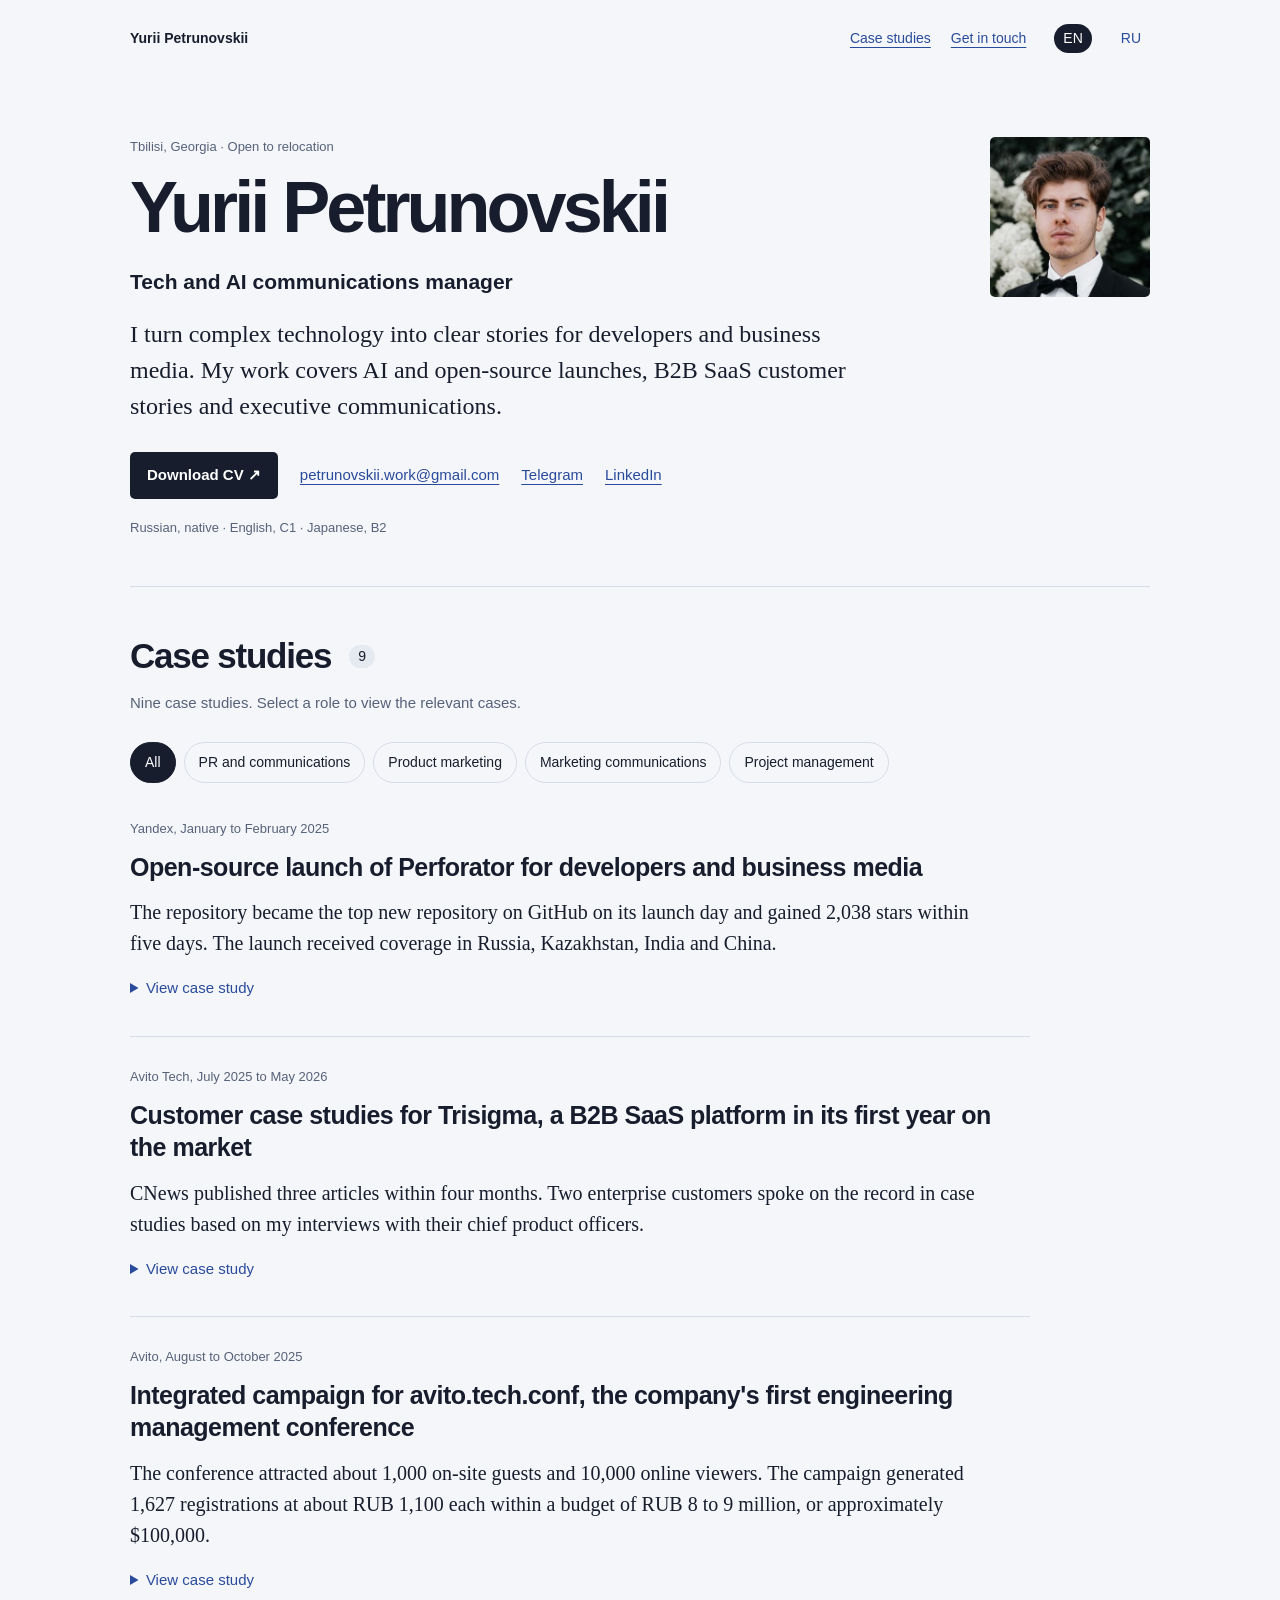
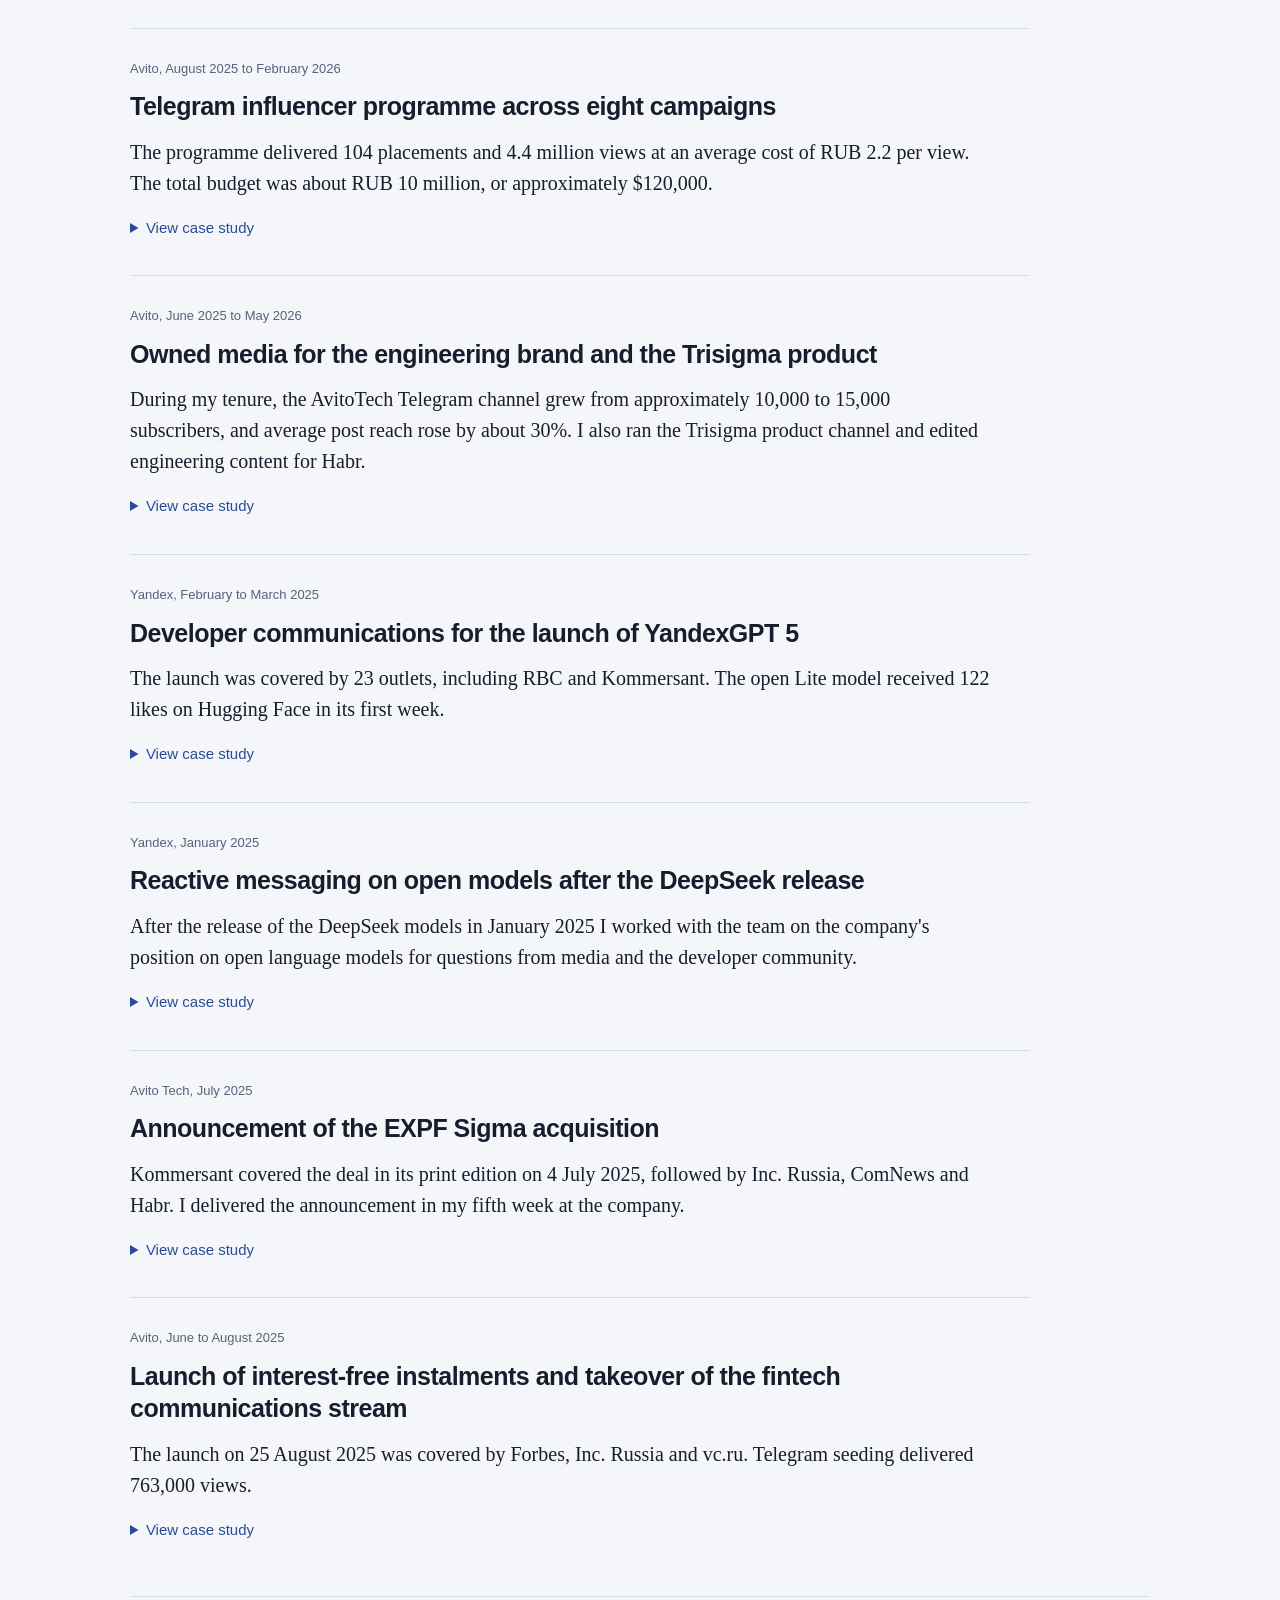
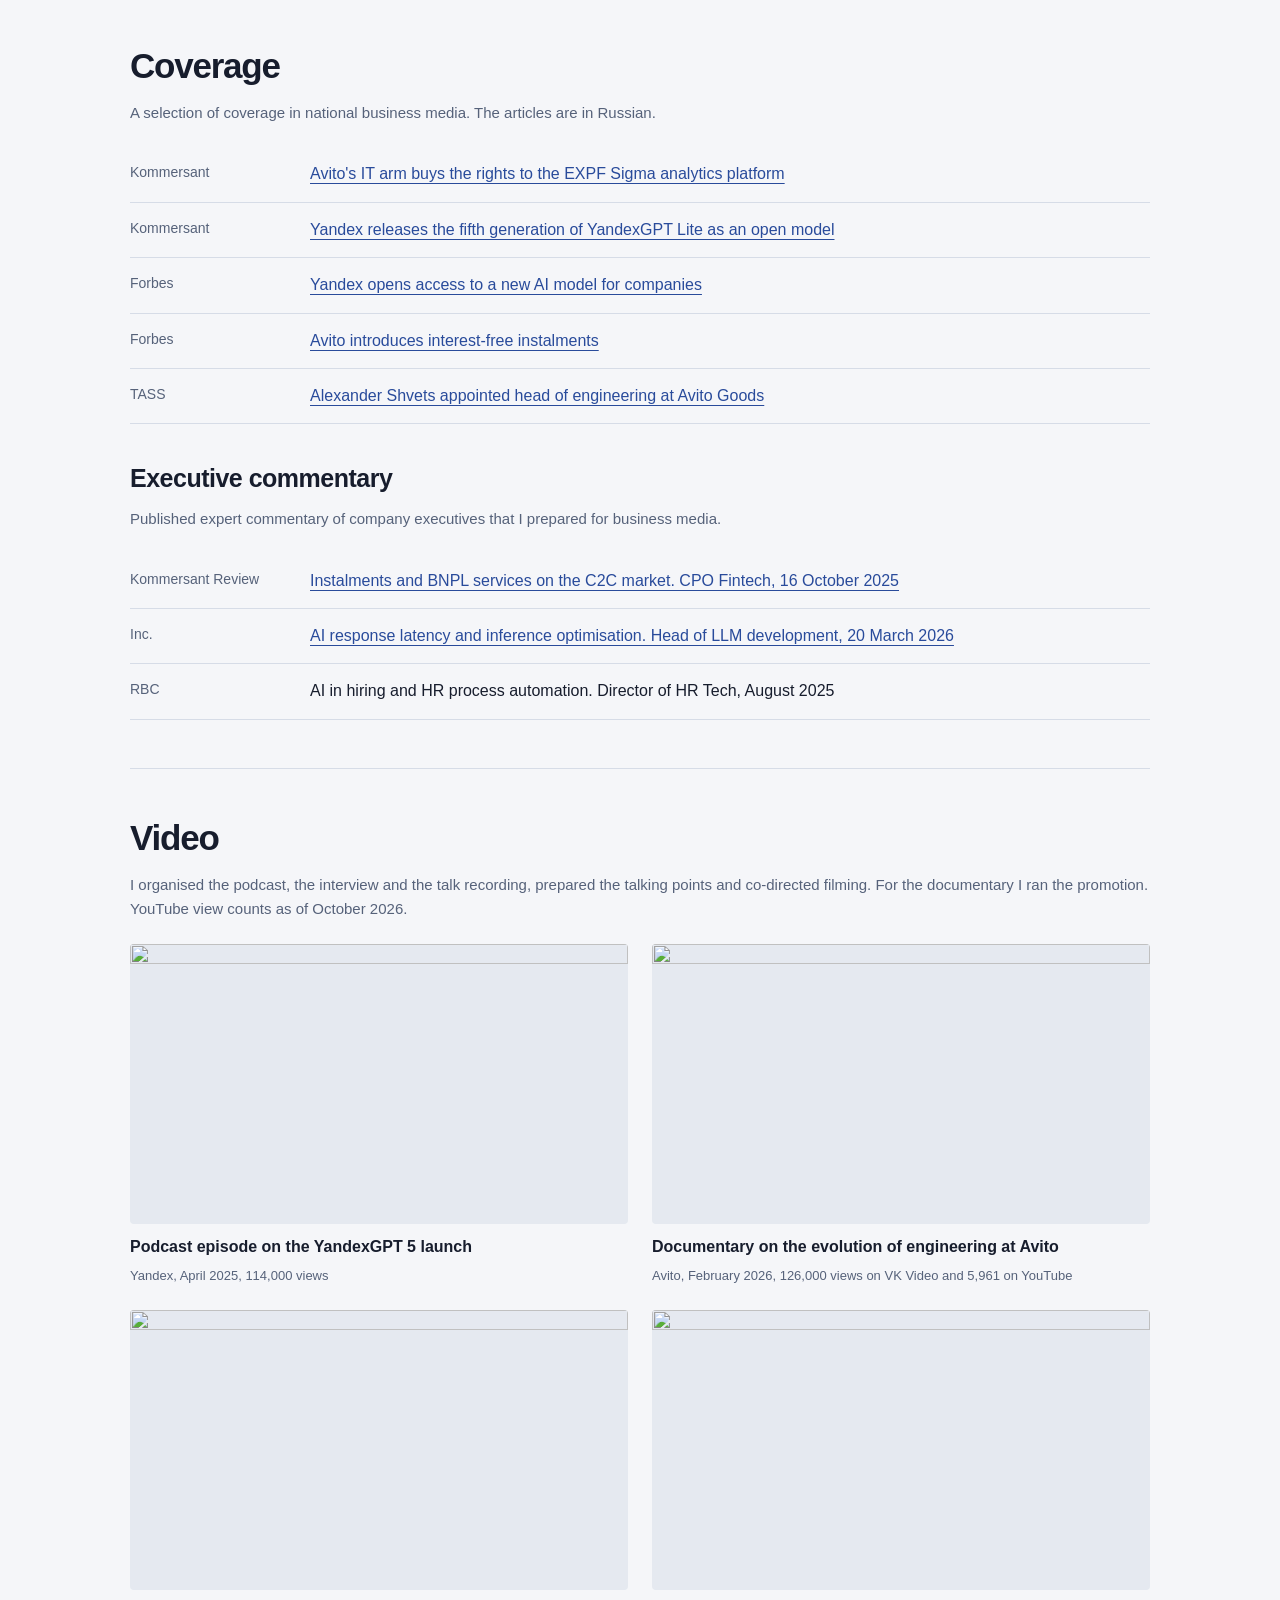
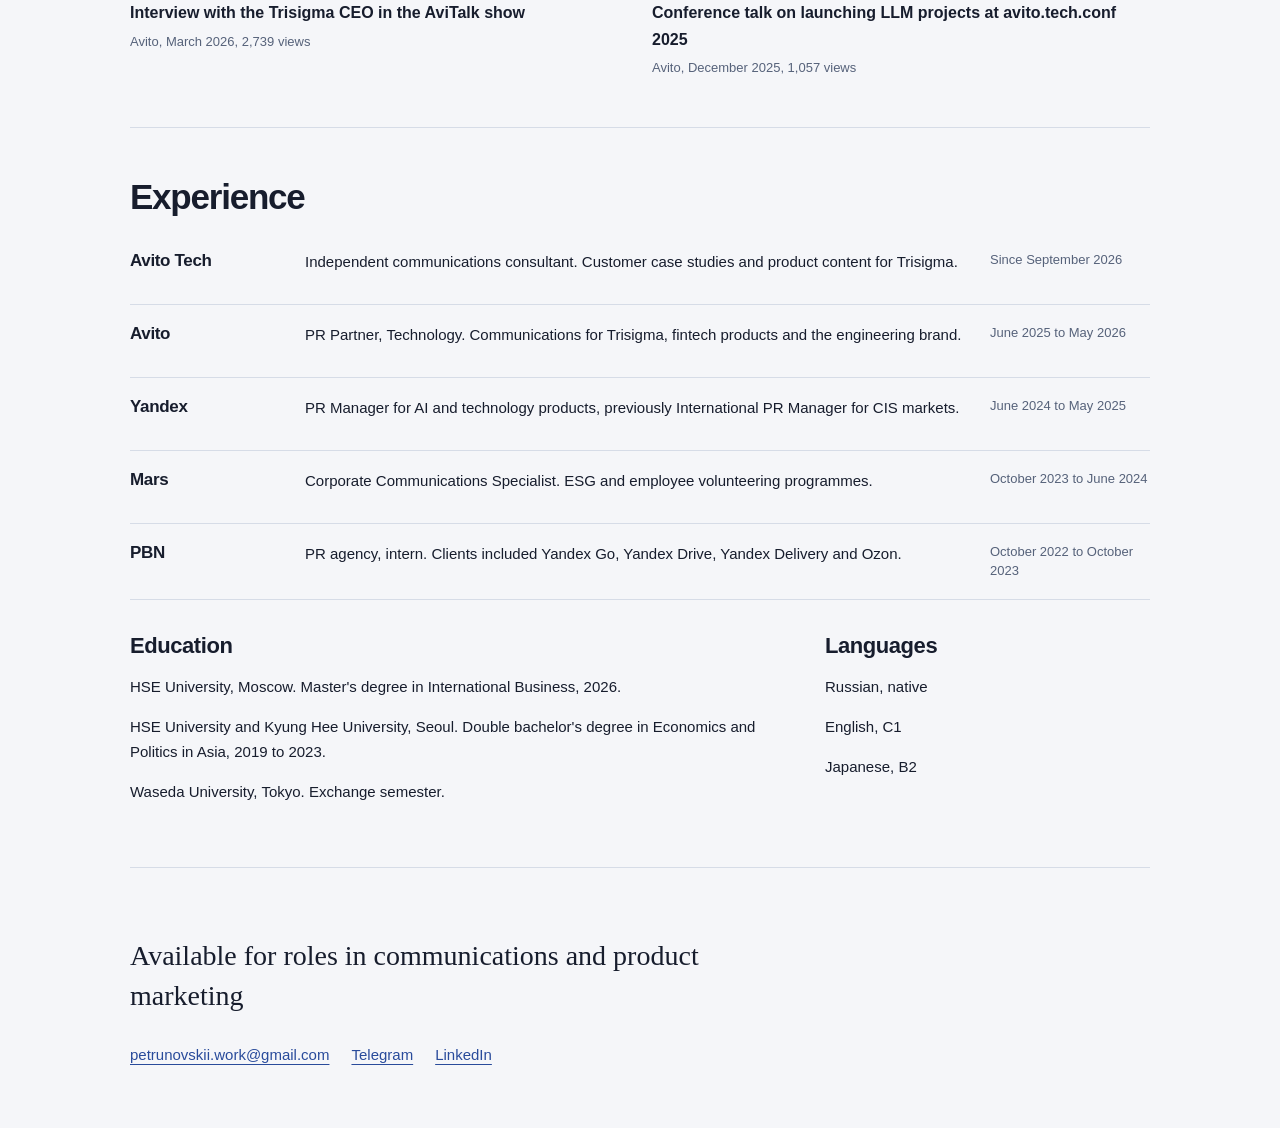
==== commit 7b3f2af3: "Refresh bilingual portfolio and reproducible verified CVs" ====
--- a/index.html
+++ b/index.html
@@ -1,377 +1,32 @@
-<!DOCTYPE html>
-<html lang="en">
-<head>
-<meta charset="utf-8">
-<meta name="viewport" content="width=device-width, initial-scale=1, viewport-fit=cover">
-<title>Yurii Petrunovskii. Tech and AI communications</title>
-<meta name="description" content="Portfolio of Yurii Petrunovskii: product launches, developer and B2B SaaS communications at Yandex and Avito.">
-<link rel="preconnect" href="https://fonts.googleapis.com">
-<link rel="preconnect" href="https://fonts.gstatic.com" crossorigin>
-<link href="https://fonts.googleapis.com/css2?family=Golos+Text:wght@400;500;600;800&family=PT+Serif:ital,wght@0,400;0,700;1,400&display=swap" rel="stylesheet">
-<style>
-:root{
-  --paper:#F6F7F9; --ink:#141B2D; --muted:#566076; --rule:#D5DAE3; --link:#1F3FD0;
-  --mark:#FFE66B; --mark-ink:#141B2D; --chip:#E7EAF0;
-  --sans:"Golos Text",system-ui,-apple-system,"Segoe UI",Roboto,Arial,sans-serif;
-  --serif:"PT Serif",Georgia,"Times New Roman",serif;
-  box-sizing:border-box;
-  padding-top:env(safe-area-inset-top,0px); padding-bottom:env(safe-area-inset-bottom,0px);
-}
-@media (prefers-color-scheme:dark){
-  :root:not([data-theme="light"]){
-    --paper:#0E1320; --ink:#E9ECF3; --muted:#9AA4B8; --rule:#2A3348; --link:#9DB2FF;
-    --mark:#5C4E00; --mark-ink:#FFF3B0; --chip:#1B2335;
-  }
-}
-:root[data-theme="dark"]{
-  --paper:#0E1320; --ink:#E9ECF3; --muted:#9AA4B8; --rule:#2A3348; --link:#9DB2FF;
-  --mark:#5C4E00; --mark-ink:#FFF3B0; --chip:#1B2335;
-}
-*,*::before,*::after{box-sizing:inherit}
-html{scroll-padding-top:env(safe-area-inset-top,0px); -webkit-text-size-adjust:100%}
-body{margin:0; background:var(--paper); color:var(--ink); font-family:var(--sans); font-size:17px; line-height:1.55}
-a{color:var(--link); text-underline-offset:.18em; text-decoration-thickness:1px}
-a:hover{text-decoration-thickness:2px}
-:focus-visible{outline:2px solid var(--link); outline-offset:3px; border-radius:2px}
-img{max-width:100%; height:auto; display:block}
-mark{background:var(--mark); color:var(--mark-ink); padding:.04em .22em; border-radius:2px; box-decoration-break:clone; -webkit-box-decoration-break:clone}
-.wrap{max-width:1040px; margin:0 auto; padding:0 24px}
-
-.top{display:flex; justify-content:space-between; align-items:center; gap:16px; padding:18px 0}
-.top-name{font-weight:600; font-size:15px}
-.seg{display:inline-flex; border:1px solid var(--rule); border-radius:999px; overflow:hidden}
-.seg button{font:inherit; font-size:14px; padding:6px 14px; border:0; background:transparent; color:var(--muted); cursor:pointer}
-.seg button[aria-pressed="true"]{background:var(--ink); color:var(--paper)}
-
-.hero{padding:56px 0 44px; border-bottom:1px solid var(--rule)}
-.portrait{float:right; width:clamp(150px,19vw,210px); height:auto; aspect-ratio:1; object-fit:cover; border-radius:6px; margin:6px 0 20px 36px}
-.hero h1{font-size:clamp(44px,8.4vw,104px); line-height:.94; letter-spacing:-.035em; font-weight:800; margin:0 0 22px}
-.hero-role{font-size:clamp(19px,2.3vw,24px); font-weight:600; margin:0 0 26px}
-.hero-lead{font-family:var(--serif); font-size:clamp(20px,2.5vw,27px); line-height:1.5; max-width:34em; margin:0 0 30px}
-.hero-contact{display:flex; flex-wrap:wrap; gap:10px 26px; font-size:16px; margin:0; padding:0; list-style:none}
-.hero-contact li{color:var(--muted)}
-
-section{padding:52px 0}
-section + section{border-top:1px solid var(--rule)}
-h2{font-size:clamp(26px,3.4vw,38px); letter-spacing:-.02em; line-height:1.1; margin:0 0 8px; font-weight:800}
-.sec-note{color:var(--muted); margin:0 0 26px; max-width:60ch}
-
-.filter{display:flex; flex-wrap:wrap; gap:8px; margin:0 0 8px}
-.filter button{font:inherit; font-size:15px; padding:8px 15px; border-radius:999px; border:1px solid var(--rule); background:transparent; color:var(--ink); cursor:pointer}
-.filter button[aria-pressed="true"]{background:var(--ink); color:var(--paper); border-color:var(--ink)}
-
-.case{padding:30px 0; border-top:1px solid var(--rule); display:grid; grid-template-columns:minmax(0,1fr); gap:6px}
-.case:first-of-type{border-top:0}
-.case-meta{color:var(--muted); font-size:15px; margin:0}
-.case h3{font-size:clamp(22px,2.7vw,30px); line-height:1.18; letter-spacing:-.015em; margin:2px 0 6px; font-weight:800; max-width:26em}
-.case-lead{font-family:var(--serif); font-size:19px; line-height:1.5; margin:0 0 6px; max-width:38em}
-details{margin-top:6px}
-summary{cursor:pointer; color:var(--link); font-weight:500; width:fit-content; padding:4px 0}
-.case-body{max-width:66ch; padding-top:10px}
-.case-body h4{font-size:15px; font-weight:600; color:var(--muted); margin:20px 0 4px}
-.case-body p{margin:0 0 8px}
-.case-body ul{margin:0 0 8px; padding-left:1.15em}
-.case-body li{margin:0 0 6px}
-.photos{display:grid; grid-template-columns:repeat(3,minmax(0,1fr)); gap:10px; margin:14px 0 4px; max-width:none}
-.photos img{width:100%; height:230px; object-fit:cover; border-radius:4px}
-.photos figcaption{font-size:14px; color:var(--muted); grid-column:1/-1}
-figure{margin:0}
-
-.press{list-style:none; margin:0; padding:0; max-width:74ch}
-.press li{display:grid; grid-template-columns:9.5em minmax(0,1fr); gap:6px 18px; padding:11px 0; border-top:1px solid var(--rule)}
-.press li:first-child{border-top:0}
-.press .outlet{font-weight:600}
-.sub-h{font-size:clamp(20px,2.4vw,26px); letter-spacing:-.015em; line-height:1.15; margin:40px 0 8px; font-weight:800}
-.comm .topic{font-family:var(--serif); font-size:18px}
-.videos{display:grid; grid-template-columns:repeat(2,minmax(0,1fr)); gap:28px 24px; max-width:74ch}
-.vcard{display:block; color:inherit; text-decoration:none}
-.vcard img{width:100%; aspect-ratio:16/9; object-fit:cover; border-radius:4px; background:var(--chip)}
-.vcard .vt{display:block; font-weight:600; margin:10px 0 2px; color:var(--ink)}
-.vcard:hover .vt{text-decoration:underline; text-decoration-thickness:1px; text-underline-offset:.18em}
-.vcard .vm{display:block; color:var(--muted); font-size:15px}
-.press a{font-family:var(--serif); font-size:18px}
-
-.bg{width:100%; border-collapse:collapse; max-width:74ch}
-.bg th,.bg td{text-align:left; vertical-align:top; padding:11px 18px 11px 0; border-top:1px solid var(--rule); font-weight:400}
-.bg tr:first-child th,.bg tr:first-child td{border-top:0}
-.bg th{font-weight:600; width:9.5em}
-.bg .when{color:var(--muted); white-space:nowrap}
-.tablewrap{overflow-x:auto}
-.two{display:grid; grid-template-columns:repeat(2,minmax(0,1fr)); gap:32px; max-width:74ch; margin-top:34px}
-.two h3{font-size:17px; margin:0 0 6px}
-.two p{margin:0 0 6px}
-
-footer{padding:44px 0 60px; border-top:1px solid var(--rule)}
-footer p{margin:0 0 6px; max-width:60ch}
-.foot-big{font-size:clamp(22px,3vw,32px); font-weight:800; letter-spacing:-.02em; margin-bottom:14px}
-
-@media (max-width:640px){
-  body{font-size:16px}
-  .hero{padding-top:34px}
-  .portrait{float:none; width:104px; margin:0 0 18px}
-  .press li{grid-template-columns:1fr; gap:2px}
-  .photos{grid-template-columns:1fr 1fr}
-  .photos img{height:170px}
-  .two{grid-template-columns:1fr}
-  .videos{grid-template-columns:1fr}
-  .bg th{width:auto}
-  .bg .when{white-space:normal}
-}
-@media print{ .top,.filter,summary{display:none} details>*{display:block} }
-</style>
-</head>
-<body>
-<div class="wrap">
-  <div class="top">
-    <span class="top-name" id="topname"></span>
-    <div class="seg" role="group" aria-label="Language">
-      <button type="button" data-lang="en" aria-pressed="true">EN</button>
-      <button type="button" data-lang="ru" aria-pressed="false">RU</button>
-    </div>
-  </div>
-
-  <header class="hero">
-    <img class="portrait" id="portrait" width="341" height="341" alt="">
-    <h1 id="h1"></h1>
-    <p class="hero-role" id="role"></p>
-    <p class="hero-lead" id="lead"></p>
-    <ul class="hero-contact" id="contact"></ul>
-  </header>
-
-  <main>
-    <section id="work">
-      <h2 id="work-h"></h2>
-      <p class="sec-note" id="work-note"></p>
-      <div class="filter" id="filter" role="group"></div>
-      <div id="cases"></div>
-    </section>
-
-    <section id="press">
-      <h2 id="press-h"></h2>
-      <p class="sec-note" id="press-note"></p>
-      <ul class="press" id="press-list"></ul>
-      <h3 class="sub-h" id="comm-h"></h3>
-      <p class="sec-note" id="comm-note"></p>
-      <ul class="press comm" id="comm-list"></ul>
-    </section>
-
-    <section id="video">
-      <h2 id="video-h"></h2>
-      <p class="sec-note" id="video-note"></p>
-      <div class="videos" id="video-list"></div>
-    </section>
-
-    <section id="bg">
-      <h2 id="bg-h"></h2>
-      <div class="tablewrap"><table class="bg" id="bg-table"></table></div>
-      <div class="two" id="two"></div>
-    </section>
-  </main>
-
-  <footer>
-    <p class="foot-big" id="foot-big"></p>
-    <p id="foot-1"></p>
-    <p id="foot-2"></p>
-  </footer>
-</div>
-<noscript><div class="wrap"><p>Yurii Petrunovskii, tech and AI communications manager. yuripetrunovsky@gmail.com</p></div></noscript>
-
-<script>
-const EMAIL = "yuripetrunovsky@gmail.com";
-const LINKEDIN = "https://www.linkedin.com/in/yurii-petrunovskiy-a9755031a/";
-const TELEGRAM = "https://t.me/petrunovskii";
-const CV = {
-  all:"cv/Yurii_Petrunovskii_CV_Tech_AI_Communications.pdf",
-  pr:"cv/Yurii_Petrunovskii_CV_Tech_AI_Communications.pdf",
-  pmm:"cv/Yurii_Petrunovskii_CV_Product_Marketing.pdf",
-  marcom:"cv/Yurii_Petrunovskii_CV_Marketing_Communications.pdf",
-  pm:"cv/Yurii_Petrunovskii_CV_Project_Manager_Marketing.pdf"
-};
-const IMG = {me:"[data-uri]", cup:"[data-uri]", bb1:"[data-uri]", bb2:"[data-uri]"};
-
-const ROLES = ["all","pr","pmm","marcom","pm"];
-const ORDER = {
-  all:["perforator","trisigma","conf","seeding","owned","yagpt","openmodels","expf","plait"],
-  pr:["perforator","trisigma","conf","yagpt","openmodels","owned","expf","plait","seeding"],
-  pmm:["trisigma","perforator","yagpt","owned"],
-  marcom:["conf","seeding","owned","perforator"],
-  pm:["conf","plait","seeding"]
-};
-
-const T = {
-en:{
-  name:"Yurii Petrunovskii",
-  roleLine:{
-    all:"Tech and AI communications manager",
-    pr:"Tech and AI communications manager",
-    pmm:"Product marketing manager for B2B SaaS and AI products",
-    marcom:"Marketing communications manager for tech brands",
-    pm:"Project manager in marketing and communications"
-  },
-  lead:"I have worked in communications for five years, the last two at large technology companies. I bring <mark>technology products</mark> to market, including language models and open-source tools. I present them to developers in their professional communities and secure <mark>coverage in business media</mark>. I also run <mark>advertising campaigns with bloggers and Telegram channels</mark> and promote industry conferences through outdoor advertising, partnerships and press relations.",
-  contact:["Tbilisi, Georgia, open to relocation","English C1, Japanese B2, Russian native"],
-  cv:"CV (PDF)", cvAsk:"Ask for my CV",
-  workH:"Case studies", workNote:"Nine case studies. Select a role to view the relevant cases.",
-  videoH:"Video", videoNote:"I organised the podcast, the interview and the talk recording, prepared the talking points and co-directed filming. For the documentary I ran the promotion. YouTube view counts as of October 2026.",
-  commH:"Executive commentary", commNote:"Published expert commentary of company executives that I prepared for business media.",
-  filter:{all:"All",pr:"PR and communications",pmm:"Product marketing",marcom:"Marketing communications",pm:"Project management"},
-  open:"View case study",
-  labels:{context:"Context",task:"Task",role:"My role",did:"What I did",results:"Results",links:"Links",note:"Conclusion"},
-  pressH:"Coverage", pressNote:"A selection of coverage in national business media. The articles are in Russian.",
-  bgH:"Background",
-  eduH:"Education", langH:"Languages",
-  footBig:"Available for roles in communications and product marketing",
-  foot1:"Email ", foot2:"Messaging and profile "
-},
-ru:{
-  name:"Юрий Петруновский",
-  roleLine:{
-    all:"PR-менеджер технологических и AI-продуктов",
-    pr:"PR-менеджер технологических и AI-продуктов",
-    pmm:"Продуктовый маркетолог в B2B SaaS и AI",
-    marcom:"Менеджер маркетинговых коммуникаций в IT",
-    pm:"Менеджер проектов в маркетинге и коммуникациях"
-  },
-  lead:"Пять лет работаю в коммуникациях, последние два года в крупных технологических компаниях. Вывожу на рынок <mark>технологические продукты</mark>, включая языковые модели и инструменты с открытым кодом. Рассказываю о них разработчикам в профильных сообществах и обеспечиваю <mark>публикации в деловых СМИ</mark>. Провожу <mark>рекламные кампании у блогеров и в Telegram-каналах</mark> и продвигаю отраслевые конференции с помощью наружной рекламы, партнёрств и работы с прессой.",
-  contact:["Тбилиси, готов к переезду","Английский C1, японский B2"],
-  cv:"Резюме (PDF)", cvAsk:"Запросить резюме",
-  workH:"Кейсы", workNote:"Девять кейсов. Выберите роль, чтобы увидеть относящиеся к ней проекты.",
-  videoH:"Видео", videoNote:"Подкаст, интервью и запись доклада я организовал, подготовил тезисы и помогал руководить съёмкой. Для документального фильма вёл продвижение. Просмотры на YouTube указаны на октябрь 2026 года.",
-  commH:"Комментарии первых лиц", commNote:"Опубликованные экспертные комментарии руководителей компании, которые я готовил для деловых СМИ.",
-  filter:{all:"Все",pr:"PR и коммуникации",pmm:"Продуктовый маркетинг",marcom:"Маркетинговые коммуникации",pm:"Управление проектами"},
-  open:"Открыть кейс",
-  labels:{context:"Контекст",task:"Задача",role:"Моя роль",did:"Что делал",results:"Результат",links:"Ссылки",note:"Вывод"},
-  pressH:"Публикации", pressNote:"Избранные публикации в федеральных деловых СМИ.",
-  bgH:"Опыт",
-  eduH:"Образование", langH:"Языки",
-  footBig:"Рассматриваю предложения в коммуникациях и продуктовом маркетинге",
-  foot1:"Почта ", foot2:"Мессенджер и профиль "
-}
-};
-
-const CASES = [{"id": "perforator", "roles": ["pr", "pmm", "marcom"], "links": [["Habr", "https://habr.com/ru/news/877880"], ["CNews", "https://zoom.cnews.ru/news/item/628556"], ["Sostav", "https://www.sostav.ru/publication/perforator-72860.html"], ["Changelog Nightly", "https://nightly.changelog.com/2025/01/30"], ["Habr article", "https://habr.com/ru/articles/875070/"]], "en": {"meta": "Yandex, January to February 2025", "title": "Open-source launch of Perforator for developers and business media", "lead": "The repository became the top new repository on GitHub on its launch day and gained 2,038 stars within five days. The launch received coverage in Russia, Kazakhstan, India and China.", "context": "The company released Perforator, the continuous profiling system behind its search and advertising services, as open-source software. The tool identifies the code that consumes the most server resources. The subject has limited appeal outside systems engineering.", "task": "The launch had to reach developers, who would evaluate the code, and business media, which required a commercial reason to cover the release.", "role": "I led public relations for the launch and prepared the master document, the messaging framework, the press release, the Q&A and the pool of external experts.", "did": ["Developed two lines of messaging. Business media received the cost argument of up to 20% lower server expenses, and developers received the engineering detail, including eBPF, low overhead and support for C++, Go, Rust, Python and Java.", "Assembled a pool of external experts who provided independent commentary to journalists.", "Coordinated distribution outside Russia with the international communications team.", "Gathered the facts for and edited the article on the company blog on Habr."], "results": ["The repository ranked first among new repositories on GitHub on 30 January 2025, according to Changelog Nightly.", "The repository gained 2,038 stars by 3 February.", "Coverage appeared in Habr, CNews and Sostav in Russia, Kapital.kz and Digital Business in Kazakhstan, CXOToday in India and ifanr in China.", "The Habr article reached 67,000 readers and collected 56 comments."], "note": "A quantified business benefit secured the interest of business media, while the technical article on Habr and the repository itself engaged developers."}, "ru": {"meta": "Яндекс, январь и февраль 2025 года", "title": "Опенсорс-запуск Perforator для разработчиков и деловых СМИ", "lead": "В день запуска репозиторий занял первое место среди новых проектов GitHub и за пять дней получил 2038 звёзд. Публикации вышли в России, Казахстане, Индии и Китае.", "context": "Компания открыла исходный код Perforator, системы непрерывного профилирования, на которой работают её поисковый и рекламный сервисы. Инструмент показывает, какой код потребляет больше всего серверных ресурсов. За пределами системной разработки тема вызывает ограниченный интерес.", "task": "Запуск должен был дойти до разработчиков, которые оценивают код, и до деловых СМИ, которым требовался коммерческий повод для публикации.", "role": "Я руководил PR-сопровождением запуска и подготовил мастер-документ, коммуникационную рамку, пресс-релиз, Q&A и пул внешних экспертов.", "did": ["Разработал две линии сообщений. Деловые СМИ получили аргумент об экономии до 20% расходов на серверы, разработчики получили инженерные детали, включая eBPF, низкие накладные расходы и поддержку C++, Go, Rust, Python и Java.", "Сформировал пул внешних экспертов, которые давали журналистам независимые комментарии.", "Согласовал с международной командой дистрибуцию за пределами России.", "Собрал фактуру и отредактировал статью для блога компании на Хабре."], "results": ["30 января 2025 года репозиторий занял первое место среди новых проектов GitHub по данным Changelog Nightly.", "К 3 февраля репозиторий получил 2038 звёзд.", "Публикации вышли на Хабре, в CNews и Sostav в России, в Kapital.kz и Digital Business в Казахстане, в CXOToday в Индии и ifanr в Китае.", "Статья на Хабре собрала 67 тыс. читателей и 56 комментариев."], "note": "Измеримая выгода для бизнеса обеспечила интерес деловых СМИ, а техническая публикация на Хабре и сам репозиторий привлекли разработчиков."}}, {"id": "trisigma", "roles": ["pr", "pmm"], "links": [["AviTalk", "https://www.youtube.com/watch?v=h9ZKWyZEwgc"], ["CNews, Burger King Russia", "https://www.cnews.ru/articles/2025-12-23_burger_king_rossiya_vnedril_platformu"], ["CNews, Detsky Mir", "https://www.cnews.ru/articles/2026-02-27_kak_detskij_mir_vystraivaet_abeksperimenty"], ["CNews, VPC", "https://www.cnews.ru/news/line/2026-04-17_avito_teh_rasshiryaet_model"]], "en": {"meta": "Avito Tech, July 2025 to May 2026", "title": "Customer case studies for Trisigma, a B2B SaaS platform in its first year on the market", "lead": "CNews published three articles within four months. Two enterprise customers spoke on the record in case studies based on my interviews with their chief product officers.", "context": "Trisigma is an A/B testing platform that the company developed for internal use and has offered to other companies since March 2025. Buyers of such platforms rely on the experience of peer companies more than on vendor claims.", "task": "The first external customers had recently adopted the product and could not yet report annual results, while the product required market evidence immediately.", "role": "I was responsible for public relations of the product, including the annual plan, customer case studies, press releases and the tracker of awards and events.", "did": ["Designed a two-part case study format. The first part describes the reasons for adopting experimentation and the implementation process, and the second part, published a year later, reports the results.", "Conducted interviews with the chief product officers of Burger King Russia and Detsky Mir, a national children's goods retailer, and wrote both articles.", "Prepared and placed the press release on the Virtual Private Cloud delivery model for customers with strict security requirements.", "Maintained a pipeline of further customers for the series.", "Organised a video interview with the Trisigma CEO for the AviTalk show, prepared the talking points and co-directed filming."], "results": ["CNews published the Burger King Russia case study on 23 December 2025.", "CNews published the Detsky Mir case study on 27 February 2026.", "CNews and Telecom Daily covered the Virtual Private Cloud delivery model on 17 April 2026.", "The AviTalk interview with the Trisigma CEO has 2,739 views on YouTube."], "note": "Customer interviews also provided information on the barriers to adoption within client organisations, which is valuable to the product team as well as to communications."}, "ru": {"meta": "Авито Тех, с июля 2025 по май 2026 года", "title": "Клиентские кейсы для Trisigma, B2B SaaS-платформы в первый год на рынке", "lead": "За четыре месяца CNews опубликовал три материала. Два крупных клиента публично рассказали о внедрении в кейсах, основанных на моих интервью с их директорами по продукту.", "context": "Trisigma является платформой A/B-тестирования, которую компания разработала для внутренних задач и с марта 2025 года предлагает другим компаниям. Покупатели таких платформ доверяют опыту компаний своего уровня больше, чем заявлениям вендора.", "task": "Первые внешние клиенты внедрили продукт недавно и ещё не могли показать годовые результаты, а подтверждения со стороны рынка требовались продукту немедленно.", "role": "Я отвечал за PR продукта, включая годовой план, клиентские кейсы, пресс-релизы и трекер премий и мероприятий.", "did": ["Разработал формат кейса из двух частей. Первая часть описывает причины перехода к экспериментам и процесс внедрения, вторая выходит через год и показывает результаты.", "Провёл интервью с директорами по продукту «Бургер Кинг Россия» и «Детского мира» и написал оба материала.", "Подготовил и разместил пресс-релиз о поставке платформы в формате Virtual Private Cloud для клиентов со строгими требованиями к безопасности.", "Вёл пул следующих клиентов для серии.", "Организовал видеоинтервью с CEO Trisigma для шоу AviTalk, подготовил тезисы и помогал руководить съёмкой."], "results": ["23 декабря 2025 года CNews опубликовал кейс «Бургер Кинг Россия».", "27 февраля 2026 года CNews опубликовал кейс «Детского мира».", "17 апреля 2026 года CNews и Telecom Daily написали о поставке в формате Virtual Private Cloud.", "Интервью с CEO Trisigma в шоу AviTalk набрало 2739 просмотров на YouTube."], "note": "Интервью с клиентами дали также сведения о барьерах внедрения внутри компаний, которые полезны продуктовой команде в той же мере, что и коммуникациям."}}, {"id": "conf", "roles": ["pr", "marcom", "pm"], "photos": true, "links": [["Talk recording", "https://www.youtube.com/watch?v=tyYwA8s2nrw"], ["Kod.ru", "https://kod.ru/avito-tech-conf-2026-it-leaders-ai"]], "en": {"meta": "Avito, August to October 2025", "title": "Integrated campaign for avito.tech.conf, the company's first engineering management conference", "lead": "The conference attracted about 1,000 on-site guests and 10,000 online viewers. The campaign generated 1,627 registrations at about RUB 1,100 each within a budget of RUB 8 to 9 million, or approximately $100,000.", "context": "The company held its first conference for engineering managers on 17 October 2025 in Moscow. The target audience is narrow and consists of team leads and heads of engineering, most of whom work for other large technology companies.", "task": "A new event has neither an established audience nor a media history. The campaign therefore had to reach the audience near their offices, in coffee shops and in the Telegram channels they read.", "role": "I managed the paid campaign on the client side. Two agencies handled media buying and negotiations, while I set their tasks and made decisions on channels, locations and copy. The coffee shops were selected jointly with the team, and media relations were shared with two colleagues.", "did": ["Placed seven billboards next to the offices of major technology employers in Moscow.", "Developed a limited-edition drink, Lead's flip, with the specialty roaster The Welder Catherine. The drink was sold in four coffee shops, and about a dozen partner coffee shops used branded cups.", "Arranged 40 placements in Telegram channels for IT managers to drive registrations, together with personal invitations published by eight opinion leaders.", "Ran a teaser wave in major technology and city channels about unusual billboards that had appeared opposite the offices of technology companies, followed by a second wave that announced the programme. The two waves comprised 22 placements.", "Prepared the announcement press release, invited about 60 journalists, managed accreditation and ran the press room on the day of the event.", "Organised the video recording of a conference talk on launching LLM projects, prepared the talking points and co-directed filming."], "results": ["About 1,000 guests attended on site and more than 10,000 people watched online.", "About 30 journalists attended the event.", "The registration placements generated 1,627 registrations.", "The campaign received 1.38 million views in Telegram, of which 1.1 million came from the teaser and the announcement.", "A second edition was announced for September 2026."], "note": "The billboards delivered their greatest effect as a subject for publications, since the posts about them received 700,000 views. In future campaigns the teaser should be planned first and the outdoor placements selected to support it."}, "ru": {"meta": "Авито, с августа по октябрь 2025 года", "title": "Интегрированная кампания первой конференции avito.tech.conf", "lead": "Конференция собрала около 1000 гостей на площадке и 10 000 зрителей онлайн. Кампания принесла 1627 регистраций стоимостью около 1100 рублей каждая при бюджете от 8 до 9 млн рублей.", "context": "17 октября 2025 года компания впервые провела в Москве конференцию для руководителей разработки. Целевая аудитория узкая и состоит из тимлидов и руководителей разработки, большинство которых работает в других крупных технологических компаниях.", "task": "У нового мероприятия нет ни сложившейся аудитории, ни истории в СМИ. Поэтому кампания должна была достичь аудитории рядом с офисами, в кофейнях и в Telegram-каналах, которые она читает.", "role": "Я руководил платной кампанией со стороны заказчика. Два агентства отвечали за закупку размещений и переговоры, я ставил им задачи и принимал решения по каналам, площадкам и текстам. Кофейни были выбраны совместно с командой, работу с прессой я вёл вместе с двумя коллегами.", "did": ["Разместил семь рекламных поверхностей рядом с офисами крупнейших технологических работодателей Москвы.", "Совместно с обжарщиком «Сварщица Екатерина» разработал авторский напиток Lead's flip. Напиток продавался в четырёх кофейнях, ещё около десяти кофеен-партнёров использовали брендированные стаканы.", "Организовал 40 размещений в Telegram-каналах для IT-руководителей с целью привлечения регистраций, а также персональные приглашения от восьми лидеров мнений.", "Провёл тизерную волну в крупных технологических и городских каналах о необычных билбордах, которые появились напротив офисов технологических компаний, и вторую волну с анонсом программы. Две волны включали 22 размещения.", "Подготовил пресс-релиз с анонсом, пригласил около 60 журналистов, организовал аккредитацию и работу пресс-рума в день мероприятия.", "Организовал видеозапись доклада о запуске LLM-проектов, подготовил тезисы и помогал руководить съёмкой."], "results": ["Площадку посетили около 1000 гостей, трансляцию посмотрели более 10 000 человек.", "На мероприятии работали около 30 журналистов.", "Размещения в Telegram принесли 1627 регистраций.", "Кампания получила 1,38 млн просмотров в Telegram, из которых 1,1 млн обеспечили тизер и анонс.", "На сентябрь 2026 года была анонсирована вторая конференция."], "note": "Наибольший эффект билборды дали как повод для публикаций, поскольку посты о них получили 700 тысяч просмотров. В следующих кампаниях целесообразно сначала планировать тизер и подбирать наружную рекламу под него."}}, {"id": "seeding", "roles": ["marcom", "pr", "pm"], "links": [["YouTube", "https://www.youtube.com/watch?v=WS27Nkx2lyU"], ["VK Video", "https://vkvideo.ru/video-152990965_456240085"]], "en": {"meta": "Avito, August 2025 to February 2026", "title": "Influencer seeding programme in Telegram with eight campaigns in four months", "lead": "The programme delivered 104 placements and 4.4 million views at an average cost of RUB 2.2 per view. The total budget was about RUB 10 million, or approximately $120,000.", "context": "In Russia, Telegram channels are the primary route to technology and business audiences. A paid placement operates in the same way as influencer marketing, since the channel author presents the news in an individual voice.", "task": "Each launch required a different audience, such as developers for Developer Day, city residents for a fintech launch and IT managers for the conference. A single fixed list of channels would have been inefficient.", "role": "I managed eight campaigns from brief to report, including key messages, channel selection, approval of each post and analysis of results. The agency conducted negotiations with channel owners.", "did": ["Selected channels according to the subject of each campaign, with news and city channels for the instalment launch and technology and management channels for the conference.", "Maintained a single report for all placements with views, cost per view and cost per thousand subscribers.", "Promoted the company's documentary about its engineering platform in February 2026 with a second agency, through 11 placements in channels for senior engineers and team leads and video advertising on VK."], "results": ["The eight campaigns delivered 104 placements and 4.4 million views in channels with a combined audience of 44.5 million subscribers.", "The average cost per view was RUB 2.2. The instalment launch was the most efficient campaign, with 763,000 views at RUB 1.3 per view.", "Telegram views for the documentary exceeded the forecast by 45%, and the film received 126,000 views on VK Video."], "note": "Reports based on subscriber numbers overstate the effect of a placement. Cost per view is a more reliable basis for planning."}, "ru": {"meta": "Авито, с августа 2025 по февраль 2026 года", "title": "Программа посевов в Telegram, восемь кампаний за четыре месяца", "lead": "Программа обеспечила 104 размещения и 4,4 млн просмотров при средней стоимости просмотра 2,2 рубля. Общий бюджет составил около 10 млн рублей.", "context": "В России Telegram-каналы служат основным способом выхода на технологическую и деловую аудиторию. Платное размещение работает по тому же принципу, что и работа с блогерами, поскольку автор канала излагает новость собственным голосом.", "task": "Каждому запуску требовалась своя аудитория, например разработчики для Дня разработчика, жители городов для финтех-запуска и IT-руководители для конференции. Единый постоянный список каналов был бы неэффективен.", "role": "Я вёл восемь кампаний от брифа до отчёта, включая тезисы, подбор каналов, согласование каждого поста и анализ результатов. Агентство вело переговоры с владельцами каналов.", "did": ["Подбирал каналы под тему каждой кампании. Для запуска рассрочки использовались новостные и городские каналы, для конференции технологические и менеджерские.", "Вёл единый отчёт по всем размещениям с просмотрами, стоимостью просмотра и стоимостью за тысячу подписчиков.", "В феврале 2026 года со вторым агентством продвигал документальный фильм компании о платформизации через 11 размещений в каналах для senior-инженеров и тимлидов и видеорекламу в VK."], "results": ["Восемь кампаний обеспечили 104 размещения и 4,4 млн просмотров в каналах с совокупной аудиторией 44,5 млн подписчиков.", "Средняя стоимость просмотра составила 2,2 рубля. Наиболее эффективной стала кампания о рассрочке, которая получила 763 тысячи просмотров по 1,3 рубля.", "Просмотры фильма в Telegram превысили прогноз на 45%, в VK Видео фильм набрал 126 тысяч просмотров."], "note": "Отчёты по числу подписчиков завышают эффект размещения. Стоимость просмотра служит более надёжной основой для планирования."}}, {"id": "yagpt", "roles": ["pr", "pmm"], "links": [["Podcast", "https://www.youtube.com/watch?v=cD2q4reMfG0"], ["Kommersant", "https://www.kommersant.ru/doc/7533997"], ["Forbes", "https://www.forbes.ru/tekhnologii/544737-andeks-otkryl-dostup-k-novoj-ii-modeli-dla-kompanij"], ["Hugging Face", "https://huggingface.co/yandex/YandexGPT-5-Lite-8B-pretrain"], ["ppc.world", "https://ppc.world/news/yandeks-predstavil-yandexgpt-5-pro-i-perezapustil-chat-s-alisoy/"], ["Habr article", "https://habr.com/ru/articles/885218/"]], "en": {"meta": "Yandex, February to March 2025", "title": "Developer communications for the launch of YandexGPT 5", "lead": "The launch was covered by 23 outlets, including RBC and Kommersant. The open Lite model received 122 likes on Hugging Face in its first week.", "context": "On 25 February 2025 the company released YandexGPT 5 Pro, integrated it into its voice assistant and cloud platform, and published the weights of the smaller Lite model. This was the company's first open model since 2022.", "task": "Developers are the most demanding audience for a model launch. They examine benchmarks, read the licence and ask how the model was trained.", "role": "I worked in the launch team and was responsible for the developer community track and for the plan covering the weeks after the launch. Media pitching was carried out by the whole team.", "did": ["Prepared key messages for technical communities and the brief for seeding in developer channels.", "Prepared the Q&A for technical questions.", "Developed a plan of 11 post-launch initiatives, including a Habr article on training optimisation, a podcast episode, presentations for university students, a prompting guide and research cases based on the open model. About 70% of the plan was delivered.", "Gathered the facts for and edited the launch article on the company blog on Habr.", "Organised the podcast episode from the post-launch plan, prepared the talking points and co-directed filming."], "results": ["Kommersant covered the open release of the Lite model on 25 February 2025.", "The launch was covered by 23 outlets, including an RBC exclusive and Kommersant, which is a result of the whole team.", "Eight further technology outlets covered the open-source release.", "The Lite model received 122 likes on Hugging Face in the first week and more than 200 subsequently, with 26 community discussions.", "The podcast episode from the post-launch plan, released on 10 April 2025, has 114,000 views on YouTube.", "The Habr launch article reached 130,000 readers and collected 144 comments."], "note": "Media assess a model on the launch day, whereas developers form their opinion over the following month. A separate plan for developers should be ready before the release."}, "ru": {"meta": "Яндекс, февраль и март 2025 года", "title": "Коммуникации для разработчиков на запуске YandexGPT 5", "lead": "О запуске написали 23 издания, включая РБК и «Коммерсантъ». Открытая модель Lite получила 122 лайка на Hugging Face за первую неделю.", "context": "25 февраля 2025 года компания выпустила YandexGPT 5 Pro, встроила модель в голосового ассистента и облачную платформу и опубликовала веса младшей модели Lite. Это была первая открытая модель компании с 2022 года.", "task": "Разработчики являются самой требовательной аудиторией при запуске модели. Они изучают бенчмарки, читают лицензию и спрашивают, как модель обучалась.", "role": "Я работал в команде запуска и отвечал за направление сообщества разработчиков и за план на недели после запуска. Питчинг в СМИ вела вся команда.", "did": ["Подготовил ключевые сообщения для технических сообществ и бриф на посевы в каналах для разработчиков.", "Подготовил Q&A по техническим вопросам.", "Разработал план из 11 инициатив после запуска, включая статью на Хабре об оптимизации обучения, выпуск подкаста, выступления перед студентами, руководство по промптам и исследовательские кейсы на открытой модели. Реализовано около 70% плана.", "Собрал фактуру и отредактировал статью о запуске для блога компании на Хабре.", "Организовал выпуск подкаста из плана после запуска, подготовил тезисы и помогал руководить съёмкой."], "results": ["25 февраля 2025 года «Коммерсантъ» написал о выходе модели Lite в открытый доступ.", "О запуске написали 23 издания, включая эксклюзив РБК и «Коммерсантъ», что является результатом всей команды.", "Ещё восемь технологических изданий написали об опенсорс-релизе.", "Модель Lite получила 122 лайка на Hugging Face за первую неделю и более 200 в дальнейшем, в сообществе открыто 26 обсуждений.", "Выпуск подкаста из плана после запуска вышел 10 апреля 2025 года и набрал 114 тыс. просмотров на YouTube.", "Статья о запуске на Хабре собрала 130 тыс. читателей и 144 комментария."], "note": "СМИ оценивают модель в день запуска, тогда как разработчики формируют мнение в течение следующего месяца. Отдельный план для разработчиков должен быть готов до выхода релиза."}}, {"id": "expf", "roles": ["pr"], "links": [["Kommersant", "https://www.kommersant.ru/doc/7855348"], ["Inc. Russia", "https://incrussia.ru/news/avito-teh-kupit-platformu-dlya-produktovyh-eksperimentov-chtoby-sozdat-servis-dlya-biznesa-lyubogo-masshtaba/"], ["ComNews", "https://www.comnews.ru/content/240026/2025-07-04/2025-w27/1010/avito-tekh-priobrela-platformu-expf-sigma"], ["Habr", "https://habr.com/ru/articles/924260"]], "en": {"meta": "Avito Tech, July 2025", "title": "Announcement of the EXPF Sigma acquisition", "lead": "Kommersant covered the deal in its print edition on 4 July 2025, followed by Inc. Russia, ComNews and Habr. I delivered the announcement in my fifth week at the company.", "context": "The company acquired Sigma, an experimentation platform developed by the analytics company EXPF, to complement its own platform Trisigma.", "task": "The announcement had to explain why one company needs two A/B testing products and to reassure existing Sigma customers.", "role": "I managed the announcement, including the press release, the media lists and distribution through the PR agency.", "did": ["Placed the message for existing customers first, which stated that their terms remained unchanged and that the Sigma team continued its work in full.", "Explained the two products by their target users. Sigma serves teams that are beginning to run experiments, and Trisigma serves companies that run hundreds of tests in parallel.", "Divided distribution between business, IT trade and developer media."], "results": ["Kommersant published the story in its print edition on 4 July 2025.", "Inc. Russia, ComNews, Habr, iGuides and Oborot.ru also covered the announcement.", "The MediaIndex was 1,825. MediaIndex is the media impact score of Medialogia, the standard media measurement service in Russia."], "note": "In an acquisition announcement, the consequences for existing customers should be addressed first."}, "ru": {"meta": "Авито Тех, июль 2025 года", "title": "Анонс покупки платформы EXPF Sigma", "lead": "«Коммерсантъ» написал о сделке в печатном номере от 4 июля 2025 года, следом вышли Inc. Russia, ComNews и Хабр. МедиаИндекс составил 1825. Я провёл анонс на пятой неделе работы в компании.", "context": "Компания приобрела Sigma, платформу для экспериментов аналитической компании EXPF, в дополнение к собственной платформе Trisigma.", "task": "Анонс должен был объяснить, зачем одной компании два продукта для A/B-тестирования, и снять опасения действующих клиентов Sigma.", "role": "Я руководил анонсом, включая пресс-релиз, списки СМИ и рассылку через PR-агентство.", "did": ["Вынес на первое место сообщение для действующих клиентов о том, что условия для них не меняются и команда Sigma продолжает работу в полном составе.", "Объяснил различие продуктов через их пользователей. Sigma предназначена командам, которые начинают работать с экспериментами, Trisigma предназначена компаниям, которые ведут сотни тестов параллельно.", "Разделил рассылку между деловыми, отраслевыми и девелоперскими изданиями."], "results": ["«Коммерсантъ» опубликовал материал о сделке в печатном номере от 4 июля 2025 года.", "Об анонсе также написали Inc. Russia, ComNews, Хабр, iGuides и Oborot.ru.", "МедиаИндекс по данным «Медиалогии» составил 1825."], "note": "В анонсе сделки в первую очередь следует сообщать о последствиях для действующих клиентов."}}, {"id": "plait", "roles": ["pr", "pm"], "links": [["Forbes", "https://www.forbes.ru/tekhnologii/544457-a-by-vzal-castami-no-mne-nuzno-srazu-avito-podklucaet-besprocentnuu-rassrocku"], ["Inc. Russia", "https://incrussia.ru/news/na-avito-poyavilas-besprotsentnaya-rassrochka-dlya-polzovatelej/"], ["vc.ru", "https://vc.ru/services/2179080-avito-besprocentnaya-rassrochka"]], "en": {"meta": "Avito, June to August 2025", "title": "Launch of interest-free instalments and takeover of the fintech communications stream", "lead": "The launch on 25 August 2025 was covered by Forbes, Inc. Russia and vc.ru. Telegram seeding delivered 763,000 views.", "context": "The company introduced instalment payments through the fintech service Plait. The colleague responsible for fintech communications left the company when I joined, and the stream was transferred to me in my first month.", "task": "Launches that were already in progress had to be taken over and delivered on schedule in cooperation with product teams that were new to me.", "role": "I led communications for the launch.", "did": ["Collected the facts from the product team and the partner and agreed the press release with both parties.", "Prepared the media list covering fintech, e-commerce and business outlets.", "Managed distribution through the PR agency and a seeding wave of eight placements in news and city channels."], "results": ["Forbes, Inc. Russia, vc.ru and iGuides covered the launch on 25 August 2025, and the statement that the product was the first on the C2C market appeared in headlines.", "Seeding delivered 763,000 views at RUB 1.3 per view.", "The MediaIndex was 1,350."], "note": "When a stream is taken over, a status register of agreed items, blocked items and decision makers should be prepared first."}, "ru": {"meta": "Авито, с июня по август 2025 года", "title": "Запуск беспроцентной рассрочки и приём финтех-направления", "lead": "О запуске 25 августа 2025 года написали Forbes, Inc. Russia и vc.ru, МедиаИндекс составил 1350. Посевы в Telegram обеспечили 763 тысячи просмотров.", "context": "Компания подключила оплату частями через финтех-сервис «Плайт». Сотрудница, которая отвечала за финтех-коммуникации, покинула компанию в момент моего прихода, и направление было передано мне в первый месяц работы.", "task": "Требовалось принять запуски, которые уже находились в работе, и провести их в срок совместно с продуктовыми командами, с которыми я ранее не работал.", "role": "Я руководил коммуникациями запуска.", "did": ["Собрал фактуру у продуктовой команды и партнёра и согласовал пресс-релиз с обеими сторонами.", "Подготовил список СМИ, включающий финтех, e-commerce и деловые издания.", "Провёл рассылку через PR-агентство и волну посевов из восьми размещений в новостных и городских каналах."], "results": ["25 августа 2025 года о запуске написали Forbes, Inc. Russia, vc.ru и iGuides, формулировка о первой рассрочке на C2C-рынке вошла в заголовки.", "Посевы обеспечили 763 тысячи просмотров по 1,3 рубля за просмотр.", "МедиаИндекс составил 1350."], "note": "При приёме направления в первую очередь следует составить реестр статусов с согласованными вопросами, блокерами и ответственными за решения."}}, {"id": "owned", "roles": ["pr", "marcom", "pmm"], "links": [["Telegram AvitoTech", "https://t.me/avitotech"], ["Telegram Trisigma", "https://t.me/trisigma_avito"], ["Habr", "https://habr.com/ru/companies/avito/"], ["Habr, A-Vibe", "https://habr.com/ru/companies/avito/articles/956664/"]], "en": {"meta": "Avito, June 2025 to May 2026", "title": "Owned media for the engineering brand and the Trisigma product", "lead": "I ran the AvitoTech engineering Telegram channel, which now has 25,400 subscribers, and the Trisigma product channel with 7,300 subscribers. I also gathered facts for and edited posts on the AvitoTech blog on Habr, which has 203,000 subscribers.", "context": "AvitoTech is the engineering brand of the largest classifieds marketplace in Russia. Its owned channels reach developers and engineering managers directly, without media as an intermediary. The Trisigma channel came to the company with the acquisition of the EXPF Sigma platform and addresses product analysts and managers who run A/B tests.", "task": "Keep both channels relevant for a professional audience and use them to support launches, events, hiring and the Trisigma product.", "role": "I was responsible for the content of both Telegram channels. For the AvitoTech blog on Habr I gathered the facts and edited the posts.", "did": ["Planned and published posts about engineering projects, launches, conferences and meetups.", "Ran the Trisigma channel after the acquisition and used it for product news, customer case studies and invitations to industry events.", "Gathered the facts for and edited Habr posts, including the article on A-Vibe, the company's own language model."], "results": ["The average post reach of the AvitoTech channel grew by about 30% over the year according to internal statistics.", "As of October 2026 the AvitoTech channel has 25,400 subscribers and the Trisigma channel has 7,300.", "The AvitoTech blog on Habr has 203,000 subscribers.", "The A-Vibe article on Habr reached 20,000 readers and collected 51 comments."], "note": "Owned channels give the most direct access to a professional audience, provided that every post gives the reader a clear reason to open it."}, "ru": {"meta": "Авито, с июня 2025 по май 2026", "title": "Собственные медиа технологического бренда и продукта Trisigma", "lead": "Я вёл Telegram-канал технологического бренда AvitoTech, у которого сейчас 25,4 тыс. подписчиков, и продуктовый канал Trisigma с 7,3 тыс. подписчиков. Для блога AvitoTech на Хабре с аудиторией 203 тыс. подписчиков собирал фактуру и редактировал материалы.", "context": "AvitoTech является технологическим брендом крупнейшего классифайда в России. Собственные каналы позволяют обращаться к разработчикам и руководителям разработки напрямую, без посредничества СМИ. Канал Trisigma перешёл к компании вместе с платформой EXPF Sigma и адресован продуктовым аналитикам и менеджерам, которые проводят A/B-тесты.", "task": "Сохранять ценность обоих каналов для профессиональной аудитории и использовать их для поддержки запусков, мероприятий, найма и продукта Trisigma.", "role": "Я отвечал за контент обоих Telegram-каналов. Для блога AvitoTech на Хабре собирал фактуру и редактировал материалы.", "did": ["Планировал и публиковал посты об инженерных проектах, запусках, конференциях и митапах.", "После сделки вёл канал Trisigma и использовал его для продуктовых новостей, клиентских кейсов и приглашений на отраслевые мероприятия.", "Собирал фактуру и редактировал материалы для Хабра, включая статью о собственной языковой модели компании A-Vibe."], "results": ["Средний охват постов канала AvitoTech вырос примерно на 30% за год по внутренней статистике.", "На октябрь 2026 года у канала AvitoTech 25,4 тыс. подписчиков, у канала Trisigma 7,3 тыс.", "Блог AvitoTech на Хабре читают 203 тыс. подписчиков.", "Статья об A-Vibe на Хабре собрала 20 тыс. читателей и 51 комментарий."], "note": "Собственные каналы дают самый прямой доступ к профессиональной аудитории, если у каждого поста есть понятная причина для читателя его открыть."}}, {"id": "openmodels", "roles": ["pr", "pmm"], "links": [], "en": {"meta": "Yandex, January 2025", "title": "Reactive messaging on open models after the DeepSeek release", "lead": "After the release of the DeepSeek models in January 2025 I worked with the team on the company's position on open language models for questions from media and the developer community.", "context": "In January 2025 the Chinese company DeepSeek released open models comparable to leading commercial solutions at a considerably lower reported training cost. The release raised public questions about whether large companies still needed their own models and how they should treat open ones.", "task": "Give spokespeople a consistent and accurate position before the question reached the company through journalists and the developer community.", "role": "I worked on the communications messages together with the PR team, based on the technical analysis from the ML team.", "did": ["Translated the technical assessment of the DeepSeek models into public statements.", "Built the position around three messages. Open models strengthen competition and benefit the industry. The company's expertise in pre-training and fine-tuning allows it to use open solutions effectively. The company contributes to open source itself.", "Recorded the statements the company would not make, so that spokespeople avoided commitments not agreed with the product teams."], "results": ["The company's position on open models was ready in January 2025, about a week after the DeepSeek R1 release."], "note": "In reactive communications an accurate position matters more than speed. A clear list of what the company does not say protects spokespeople as much as the key messages do."}, "ru": {"meta": "Яндекс, январь 2025", "title": "Реактивные коммуникации об открытых моделях после выхода DeepSeek", "lead": "После выхода моделей DeepSeek в январе 2025 года я вместе с командой готовил позицию компании об открытых языковых моделях для ответов СМИ и сообществу разработчиков.", "context": "В январе 2025 года китайская компания DeepSeek выпустила открытые модели, сопоставимые с ведущими коммерческими решениями при заметно меньших заявленных затратах на обучение. Релиз вызвал публичные вопросы о том, нужны ли крупным компаниям собственные модели и как им относиться к открытым.", "task": "Дать спикерам единую и точную позицию до того, как вопрос придёт в компанию через журналистов и сообщество разработчиков.", "role": "Я работал над коммуникационными тезисами вместе с PR-командой на основе технического анализа ML-команды.", "did": ["Перевёл техническую оценку моделей DeepSeek в публичные формулировки.", "Выстроил позицию вокруг трёх тезисов. Открытые модели усиливают конкуренцию и полезны для отрасли. Экспертиза компании в предобучении и дообучении позволяет эффективно использовать открытые решения. Компания сама вкладывается в опенсорс.", "Зафиксировал перечень заявлений, которые компания не делает, чтобы спикеры не давали обязательств, не согласованных с продуктовыми командами."], "results": ["Позиция компании по открытым моделям была готова в январе 2025 года, примерно через неделю после выхода DeepSeek R1."], "note": "В реактивных коммуникациях точность позиции важнее скорости. Список того, чего компания не говорит, защищает спикеров не меньше, чем ключевые сообщения."}}];
-
-const VIDEO = [{"id": "cD2q4reMfG0", "en": "Podcast episode on the YandexGPT 5 launch", "ru": "Выпуск подкаста о запуске YandexGPT 5", "men": "Yandex, April 2025, 114,000 views", "mru": "Яндекс, апрель 2025, 114 тыс. просмотров"}, {"id": "WS27Nkx2lyU", "en": "Documentary on the evolution of engineering at Avito", "ru": "Документальный фильм об эволюции разработки в Авито", "men": "Avito, February 2026, 126,000 views on VK Video and 5,961 on YouTube", "mru": "Авито, февраль 2026, 126 тыс. просмотров в VK Видео и 5961 на YouTube"}, {"id": "h9ZKWyZEwgc", "en": "Interview with the Trisigma CEO in the AviTalk show", "ru": "Интервью с CEO Trisigma в шоу AviTalk", "men": "Avito, March 2026, 2,739 views", "mru": "Авито, март 2026, 2739 просмотров"}, {"id": "tyYwA8s2nrw", "en": "Conference talk on launching LLM projects at avito.tech.conf 2025", "ru": "Доклад о запуске LLM-проектов на avito.tech.conf 2025", "men": "Avito, December 2025, 1,057 views", "mru": "Авито, декабрь 2025, 1057 просмотров"}];
-const COMM = [{"outlet": "Kommersant Review", "outlet_ru": "«Коммерсантъ Review»", "en": "Instalments and BNPL services on the C2C market. CPO Fintech, 16 October 2025", "ru": "Рассрочка и сервисы оплаты частями на C2C-рынке. Продуктовый директор финтех-направления, 16 октября 2025", "url": "https://www.kommersant.ru/doc/8117334"}, {"outlet": "Inc.", "outlet_ru": "Inc.", "en": "AI response latency and inference optimisation. Head of LLM development, 20 March 2026", "ru": "Скорость ответа ИИ и оптимизация инференса. Руководитель разработки LLM, 20 марта 2026", "url": "https://incrussia.ru/news/ii-kak-infrastruktura-klyuchevye-anonsy-nvidia-gtc-2026-i-ih-realnoe-znachenie-dlya-biznesa/"}, {"outlet": "RBC", "outlet_ru": "РБК", "en": "AI in hiring and HR process automation. Director of HR Tech, August 2025", "ru": "ИИ в найме и автоматизация HR-процессов. Директор по HR-tech, август 2025", "url": ""}];
-const PRESS = [
- ["Kommersant","IT-структура «Авито» купила права на аналитическую платформу EXPF Sigma","Avito's IT arm buys the rights to the EXPF Sigma analytics platform","https://www.kommersant.ru/doc/7855348"],
- ["Kommersant","«Яндекс» выложил пятое поколение YandexGPT Lite в открытый доступ","Yandex releases the fifth generation of YandexGPT Lite as an open model","https://www.kommersant.ru/doc/7533997"],
- ["Forbes","«Яндекс» открыл доступ к новой ИИ-модели для компаний","Yandex opens access to a new AI model for companies","https://www.forbes.ru/tekhnologii/544737-andeks-otkryl-dostup-k-novoj-ii-modeli-dla-kompanij"],
- ["Forbes","«Авито» подключает беспроцентную рассрочку","Avito introduces interest-free instalments","https://www.forbes.ru/tekhnologii/544457-a-by-vzal-castami-no-mne-nuzno-srazu-avito-podklucaet-besprocentnuu-rassrocku"],
- ["TASS","Направление разработки «Авито товаров» возглавил Александр Швец","Alexander Shvets appointed head of engineering at Avito Goods","https://tass.ru/ekonomika/26369617"]
-];
-
-const BG = {
-en:[
- ["Avito Tech","Independent communications consultant. Customer case studies and product content for Trisigma.","Since September 2026"],
- ["Avito","PR Partner, Technology. Communications for Trisigma, fintech products and the engineering brand.","June 2025 to May 2026"],
- ["Yandex","PR Manager for AI and technology products, previously International PR Manager for CIS markets.","June 2024 to May 2025"],
- ["Mars","Corporate Communications Specialist. ESG and employee volunteering programmes.","October 2023 to June 2024"],
- ["PBN","PR agency, intern. Clients included Yandex Go, Yandex Drive, Yandex Delivery and Ozon.","October 2022 to October 2023"]
-],
-ru:[
- ["Авито Тех","Независимый консультант по коммуникациям. Клиентские кейсы и продуктовые материалы для Trisigma.","с сентября 2026"],
- ["Авито","PR-партнёр Tech. Коммуникации Trisigma, финтех-продуктов и технологического бренда.","с июня 2025 по май 2026"],
- ["Яндекс","PR-менеджер технологических и AI-продуктов, ранее PR-менеджер международных проектов в СНГ.","с июня 2024 по май 2025"],
- ["Mars","Специалист по корпоративным коммуникациям. ESG и программы корпоративного волонтёрства.","с октября 2023 по июнь 2024"],
- ["PBN","PR-агентство, стажёр. Клиенты Яндекс Go, Драйв, Доставка и Ozon.","с октября 2022 по октябрь 2023"]
-]};
-const EDU = {
-en:["HSE University, Moscow. Master's degree in International Business, 2026.","HSE University and Kyung Hee University, Seoul. Double bachelor's degree in Economics and Politics in Asia, 2019 to 2023.","Waseda University, Tokyo. Exchange semester."],
-ru:["НИУ ВШЭ, магистратура «Международный бизнес», 2026 год.","НИУ ВШЭ и Kyung Hee University (Сеул), программа двух дипломов «Экономика и политика в Азии», с 2019 по 2023 год.","Waseda University (Токио), семестр по обмену."]};
-const LANGS = {en:["Russian, native","English, C1","Japanese, B2"], ru:["Русский, родной","Английский, C1","Японский, B2"]};
-
-let state = {lang:"en", role:"all"};
-try{
-  const s = JSON.parse(localStorage.getItem("yp-portfolio")||"null");
-  if(s && T[s.lang]) state.lang = s.lang;
-}catch(e){}
-(function fromHash(){
-  const h = new URLSearchParams(location.hash.replace(/^#/,""));
-  if(T[h.get("lang")]) state.lang = h.get("lang");
-  else if(!localStorageHasLang() && (navigator.language||"").toLowerCase().startsWith("ru")) state.lang = "ru";
-  if(ROLES.includes(h.get("role"))) state.role = h.get("role");
-})();
-function localStorageHasLang(){ try{ return !!localStorage.getItem("yp-portfolio"); }catch(e){ return false; } }
-
-const $ = id => document.getElementById(id);
-const el = (tag, attrs, html) => { const n = document.createElement(tag); if(attrs) for(const k in attrs) n.setAttribute(k, attrs[k]); if(html!==undefined) n.innerHTML = html; return n; };
-
-function render(){
-  const t = T[state.lang];
-  document.documentElement.lang = state.lang;
-  $("topname").textContent = t.name;
-  $("h1").textContent = t.name;
-  $("portrait").src = IMG.me; $("portrait").alt = t.name;
-  $("role").textContent = t.roleLine[state.role];
-  $("lead").innerHTML = t.lead;
-
-  const c = $("contact"); c.innerHTML = "";
-  c.appendChild(el("li",null,'<a href="mailto:'+EMAIL+'">'+EMAIL+'</a>'));
-  c.appendChild(el("li",null,'<a href="'+TELEGRAM+'" rel="noopener" target="_blank">Telegram</a>'));
-  c.appendChild(el("li",null,'<a href="'+LINKEDIN+'" rel="noopener" target="_blank">LinkedIn</a>'));
-  const cvUrl = CV[state.role];
-  c.appendChild(el("li",null, cvUrl ? '<a href="'+cvUrl+'" rel="noopener" target="_blank">'+t.cv+'</a>' : '<a href="mailto:'+EMAIL+'?subject=CV">'+t.cvAsk+'</a>'));
-  t.contact.forEach(x => c.appendChild(el("li",null,x)));
-
-  $("work-h").textContent = t.workH; $("work-note").textContent = t.workNote;
-  const f = $("filter"); f.innerHTML = ""; f.setAttribute("aria-label", t.workH);
-  ROLES.forEach(r => { const b = el("button",{type:"button","aria-pressed": String(state.role===r),"data-role":r}, t.filter[r]); f.appendChild(b); });
-
-  const box = $("cases"); box.innerHTML = "";
-  ORDER[state.role].map(id => CASES.find(x => x.id===id)).forEach(x => {
-    const d = x[state.lang], L = t.labels;
-    const a = el("article",{class:"case",id:x.id});
-    a.appendChild(el("p",{class:"case-meta"}, d.meta));
-    a.appendChild(el("h3",null,d.title));
-    a.appendChild(el("p",{class:"case-lead"}, d.lead));
-    const det = el("details"); det.appendChild(el("summary",null,t.open));
-    const b = el("div",{class:"case-body"});
-    const li = arr => "<ul>"+arr.map(s=>"<li>"+s+"</li>").join("")+"</ul>";
-    let html = "<h4>"+L.context+"</h4><p>"+d.context+"</p><h4>"+L.task+"</h4><p>"+d.task+"</p><h4>"+L.role+"</h4><p>"+d.role+"</p><h4>"+L.did+"</h4>"+li(d.did);
-    if(x.photos){
-      const cap = state.lang==="ru" ? "Билборды у офисов IT-компаний и стакан с напитком Lead's flip, сентябрь 2025." : "Billboards near tech offices and the Lead's flip cup, September 2025.";
-      html += '<figure class="photos"><img src="'+IMG.bb2+'" alt="'+cap+'" loading="lazy"><img src="'+IMG.bb1+'" alt="" loading="lazy"><img src="'+IMG.cup+'" alt="" loading="lazy"><figcaption>'+cap+'</figcaption></figure>';
-    }
-    html += "<h4>"+L.results+"</h4>"+li(d.results)+"<h4>"+L.note+"</h4><p>"+d.note+"</p>";
-    if(x.links.length) html += "<h4>"+L.links+"</h4><p>"+x.links.map(l=>'<a href="'+l[1]+'" rel="noopener" target="_blank">'+l[0]+'</a>').join(", ")+"</p>";
-    b.innerHTML = html; det.appendChild(b); a.appendChild(det); box.appendChild(a);
-  });
-
-  $("press-h").textContent = t.pressH; $("press-note").textContent = t.pressNote;
-  const pl = $("press-list"); pl.innerHTML = "";
-  const OUT_RU = {"Kommersant":"«Коммерсантъ»","TASS":"ТАСС"};
-  PRESS.forEach(p => pl.appendChild(el("li",null,'<span class="outlet">'+(state.lang==="ru"&&OUT_RU[p[0]]?OUT_RU[p[0]]:p[0])+'</span><a href="'+p[3]+'" rel="noopener" target="_blank">'+(state.lang==="ru"?p[1]:p[2])+'</a>')));
-
-  $("comm-h").textContent = t.commH; $("comm-note").textContent = t.commNote;
-  const cl = $("comm-list"); cl.innerHTML = "";
-  COMM.forEach(c => { const txt = state.lang==="ru"?c.ru:c.en; cl.appendChild(el("li",null,'<span class="outlet">'+(state.lang==="ru"?c.outlet_ru:c.outlet)+'</span>'+(c.url?'<a href="'+c.url+'" rel="noopener" target="_blank">'+txt+'</a>':'<span class="topic">'+txt+'</span>'))); });
-
-  $("video-h").textContent = t.videoH; $("video-note").textContent = t.videoNote;
-  const vl = $("video-list"); vl.innerHTML = "";
-  VIDEO.forEach(v => {
-    const a = el("a",{class:"vcard", href:"https://www.youtube.com/watch?v="+v.id, rel:"noopener", target:"_blank"});
-    a.innerHTML = '<img src="https://i.ytimg.com/vi/'+v.id+'/hqdefault.jpg" alt="" loading="lazy" width="480" height="270"><span class="vt">'+(state.lang==="ru"?v.ru:v.en)+'</span><span class="vm">'+(state.lang==="ru"?v.mru:v.men)+'</span>';
-    vl.appendChild(a);
-  });
-
-  $("bg-h").textContent = t.bgH;
-  $("bg-table").innerHTML = BG[state.lang].map(r=>'<tr><th scope="row">'+r[0]+'</th><td>'+r[1]+'</td><td class="when">'+r[2]+'</td></tr>').join("");
-  $("two").innerHTML = '<div><h3>'+t.eduH+'</h3>'+EDU[state.lang].map(x=>"<p>"+x+"</p>").join("")+'</div><div><h3>'+t.langH+'</h3>'+LANGS[state.lang].map(x=>"<p>"+x+"</p>").join("")+'</div>';
-
-  $("foot-big").textContent = t.footBig;
-  $("foot-1").innerHTML = t.foot1+'<a href="mailto:'+EMAIL+'">'+EMAIL+'</a>';
-  $("foot-2").innerHTML = t.foot2+'<a href="'+TELEGRAM+'" rel="noopener" target="_blank">Telegram</a>, <a href="'+LINKEDIN+'" rel="noopener" target="_blank">LinkedIn</a>';
-
-  document.querySelectorAll(".seg button").forEach(b => b.setAttribute("aria-pressed", String(b.dataset.lang===state.lang)));
-  document.title = t.name + ". " + t.roleLine[state.role];
-  try{ localStorage.setItem("yp-portfolio", JSON.stringify({lang:state.lang})); }catch(e){}
-  try{ history.replaceState(null,"","#lang="+state.lang+(state.role!=="all"?"&role="+state.role:"")); }catch(e){}
-}
-
-document.querySelector(".seg").addEventListener("click", e => { const b = e.target.closest("button"); if(!b) return; state.lang = b.dataset.lang; render(); });
-$("filter").addEventListener("click", e => { const b = e.target.closest("button"); if(!b) return; state.role = b.dataset.role; render(); });
-render();
-</script>
-</body>
-</html>
+<!doctype html>
+<html lang="en"><head><meta charset="utf-8"><meta name="viewport" content="width=device-width, initial-scale=1">
+<title>Yurii Petrunovskii. Tech and AI communications manager</title><meta name="description" content="I turn complex technology into clear stories for developers and business media. My work covers AI and open-source launches, B2B SaaS customer stories and executive communications.">
+<link rel="canonical" href="https://petrunovskii.github.io/portfolio/"><link rel="alternate" hreflang="en" href="https://petrunovskii.github.io/portfolio/"><link rel="alternate" hreflang="ru" href="https://petrunovskii.github.io/portfolio/ru/">
+<meta property="og:type" content="website"><meta property="og:title" content="Yurii Petrunovskii. Tech and AI communications manager"><meta property="og:description" content="I turn complex technology into clear stories for developers and business media. My work covers AI and open-source launches, B2B SaaS customer stories and executive communications."><meta property="og:url" content="https://petrunovskii.github.io/portfolio/"><meta property="og:image" content="https://petrunovskii.github.io/portfolio/assets/me.jpg"><meta name="twitter:card" content="summary">
+<link rel="stylesheet" href="./assets/style.css"><script src="./assets/site.js" defer></script></head>
+<body><a class="skip" href="#main">Skip to content</a>
+<div class="wrap"><nav class="top" aria-label="Navigation"><a class="brand" href="./">Yurii Petrunovskii</a><div class="nav-links"><a href="#work">Case studies</a><a href="#contact">Get in touch</a></div><div class="languages"><a href="./" lang="en" aria-current="page">EN</a><a href="./ru/" lang="ru" >RU</a></div></nav>
+<header class="hero"><img class="portrait" src="./assets/me.jpg" width="180" height="180" alt="Yurii Petrunovskii"><p class="eyebrow">Tbilisi, Georgia · Open to relocation</p><h1>Yurii Petrunovskii</h1><p class="hero-role" id="role">Tech and AI communications manager</p><p class="hero-lead" id="lead">I turn complex technology into clear stories for developers and business media. My work covers AI and open-source launches, B2B SaaS customer stories and executive communications.</p><div class="actions"><a class="primary" id="cv" href="./cv/Yurii_Petrunovskii_CV_Tech_AI_Communications.pdf" target="_blank" rel="noopener">Download CV ↗</a><a href="mailto:petrunovskii.work@gmail.com">petrunovskii.work@gmail.com</a><a href="https://t.me/petrunovskii" target="_blank" rel="noopener noreferrer">Telegram</a><a href="https://www.linkedin.com/in/yurii-petrunovskiy/" target="_blank" rel="noopener noreferrer">LinkedIn</a></div><p class="language-note">Russian, native · English, C1 · Japanese, B2</p></header>
+<main id="main"><section id="work"><div class="section-heading"><h2>Case studies</h2><span class="count" id="case-count">9</span></div><p class="section-note">Nine case studies. Select a role to view the relevant cases.</p><div class="filter" id="filter" role="group" aria-label="Role"><button type="button" data-role="all" aria-pressed="true">All</button><button type="button" data-role="pr" aria-pressed="false">PR and communications</button><button type="button" data-role="pmm" aria-pressed="false">Product marketing</button><button type="button" data-role="marcom" aria-pressed="false">Marketing communications</button><button type="button" data-role="pm" aria-pressed="false">Project management</button></div><div id="cases"><article class="case" id="perforator" data-roles="pr pmm marcom">
+          <p class="eyebrow">Yandex, January to February 2025</p><h3>Open-source launch of Perforator for developers and business media</h3><p class="case-lead">The repository became the top new repository on GitHub on its launch day and gained 2,038 stars within five days. The launch received coverage in Russia, Kazakhstan, India and China.</p>
+          <details><summary>View case study</summary><div class="case-body"><h4>Context</h4><p>The company released Perforator, the continuous profiling system behind its search and advertising services, as open-source software. The tool identifies the code that consumes the most server resources. The subject has limited appeal outside systems engineering.</p><h4>Task</h4><p>The launch had to reach developers, who would evaluate the code, and business media, which required a commercial reason to cover the release.</p><h4>My role</h4><p>I led public relations for the launch and prepared the master document, the messaging framework, the press release, the Q&amp;A and the pool of external experts.</p><h4>What I did</h4><ul><li>Developed two lines of messaging. Business media received the cost argument of up to 20% lower server expenses, and developers received the engineering detail, including eBPF, low overhead and support for C++, Go, Rust, Python and Java.</li><li>Assembled a pool of external experts who provided independent commentary to journalists.</li><li>Coordinated distribution outside Russia with the international communications team.</li><li>Gathered the facts for and edited the article on the company blog on Habr.</li></ul><h4>Results</h4><ul><li>The repository ranked first among new repositories on GitHub on 30 January 2025, according to Changelog Nightly.</li><li>The repository gained 2,038 stars by 3 February.</li><li>Coverage appeared in Habr, CNews and Sostav in Russia, Kapital.kz and Digital Business in Kazakhstan, CXOToday in India and ifanr in China.</li><li>The Habr article reached 67,000 readers and collected 56 comments.</li></ul><h4>Conclusion</h4><p>A quantified business benefit secured the interest of business media, while the technical article on Habr and the repository itself engaged developers.</p><p class="sources"><a href="https://habr.com/ru/news/877880" target="_blank" rel="noopener noreferrer">Habr</a> · <a href="https://zoom.cnews.ru/news/item/628556" target="_blank" rel="noopener noreferrer">CNews</a> · <a href="https://www.sostav.ru/publication/perforator-72860.html" target="_blank" rel="noopener noreferrer">Sostav</a> · <a href="https://nightly.changelog.com/2025/01/30" target="_blank" rel="noopener noreferrer">Changelog Nightly</a> · <a href="https://habr.com/ru/articles/875070/" target="_blank" rel="noopener noreferrer">Habr article</a></p><a class="case-link" href="#perforator">Link to this case ↗</a></div></details></article><article class="case" id="trisigma" data-roles="pr pmm">
+          <p class="eyebrow">Avito Tech, July 2025 to May 2026</p><h3>Customer case studies for Trisigma, a B2B SaaS platform in its first year on the market</h3><p class="case-lead">CNews published three articles within four months. Two enterprise customers spoke on the record in case studies based on my interviews with their chief product officers.</p>
+          <details><summary>View case study</summary><div class="case-body"><h4>Context</h4><p>Trisigma is an A/B testing platform that the company developed for internal use and has offered to other companies since March 2025. Buyers of such platforms rely on the experience of peer companies more than on vendor claims.</p><h4>Task</h4><p>The first external customers had recently adopted the product and could not yet report annual results, while the product required market evidence immediately.</p><h4>My role</h4><p>I was responsible for public relations of the product, including the annual plan, customer case studies, press releases and the tracker of awards and events.</p><h4>What I did</h4><ul><li>Designed a two-part case study format. The first part describes the reasons for adopting experimentation and the implementation process, and the second part, published a year later, reports the results.</li><li>Conducted interviews with the chief product officers of Burger King Russia and Detsky Mir, a national children&#x27;s goods retailer, and wrote both articles.</li><li>Prepared and placed the press release on the Virtual Private Cloud delivery model for customers with strict security requirements.</li><li>Maintained a pipeline of further customers for the series.</li><li>Organised a video interview with the Trisigma CEO for the AviTalk show, prepared the talking points and co-directed filming.</li></ul><h4>Results</h4><ul><li>CNews published the Burger King Russia case study on 23 December 2025.</li><li>CNews published the Detsky Mir case study on 27 February 2026.</li><li>CNews and Telecom Daily covered the Virtual Private Cloud delivery model on 17 April 2026.</li><li>The AviTalk interview with the Trisigma CEO has 2,739 views on YouTube.</li></ul><h4>Conclusion</h4><p>Customer interviews also provided information on the barriers to adoption within client organisations, which is valuable to the product team as well as to communications.</p><p class="sources"><a href="https://www.youtube.com/watch?v=h9ZKWyZEwgc" target="_blank" rel="noopener noreferrer">AviTalk</a> · <a href="https://www.cnews.ru/articles/2025-12-23_burger_king_rossiya_vnedril_platformu" target="_blank" rel="noopener noreferrer">CNews, Burger King Russia</a> · <a href="https://www.cnews.ru/articles/2026-02-27_kak_detskij_mir_vystraivaet_abeksperimenty" target="_blank" rel="noopener noreferrer">CNews, Detsky Mir</a> · <a href="https://www.cnews.ru/news/line/2026-04-17_avito_teh_rasshiryaet_model" target="_blank" rel="noopener noreferrer">CNews, VPC</a></p><a class="case-link" href="#trisigma">Link to this case ↗</a></div></details></article><article class="case" id="conf" data-roles="pr marcom pm">
+          <p class="eyebrow">Avito, August to October 2025</p><h3>Integrated campaign for avito.tech.conf, the company&#x27;s first engineering management conference</h3><p class="case-lead">The conference attracted about 1,000 on-site guests and 10,000 online viewers. The campaign generated 1,627 registrations at about RUB 1,100 each within a budget of RUB 8 to 9 million, or approximately $100,000.</p>
+          <details><summary>View case study</summary><div class="case-body"><h4>Context</h4><p>The company held its first conference for engineering managers on 17 October 2025 in Moscow. The target audience is narrow and consists of team leads and heads of engineering, most of whom work for other large technology companies.</p><h4>Task</h4><p>A new event has neither an established audience nor a media history. The campaign therefore had to reach the audience near their offices, in coffee shops and in the Telegram channels they read.</p><h4>My role</h4><p>I managed the paid campaign on the client side. Two agencies handled media buying and negotiations, while I set their tasks and made decisions on channels, locations and copy. The coffee shops were selected jointly with the team, and media relations were shared with two colleagues.</p><h4>What I did</h4><ul><li>Placed seven billboards next to the offices of major technology employers in Moscow.</li><li>Developed a limited-edition drink, Lead&#x27;s flip, with the specialty roaster The Welder Catherine. The drink was sold in four coffee shops, and about a dozen partner coffee shops used branded cups.</li><li>Arranged 40 placements in Telegram channels for IT managers to drive registrations, together with personal invitations published by eight opinion leaders.</li><li>Ran a teaser wave in major technology and city channels about unusual billboards that had appeared opposite the offices of technology companies, followed by a second wave that announced the programme. The two waves comprised 22 placements.</li><li>Prepared the announcement press release, invited about 60 journalists, managed accreditation and ran the press room on the day of the event.</li><li>Organised the video recording of a conference talk on launching LLM projects, prepared the talking points and co-directed filming.</li></ul><h4>Results</h4><ul><li>About 1,000 guests attended on site and more than 10,000 people watched online.</li><li>About 30 journalists attended the event.</li><li>The registration placements generated 1,627 registrations.</li><li>The campaign received 1.38 million views in Telegram, of which 1.1 million came from the teaser and the announcement.</li><li>A second edition was announced for September 2026.</li></ul><div class="photos"><img src="./assets/bb2.jpg" loading="lazy" alt="Integrated campaign for avito.tech.conf, the company&#x27;s first engineering management conference"><img src="./assets/bb1.jpg" loading="lazy" alt="Integrated campaign for avito.tech.conf, the company&#x27;s first engineering management conference"><img src="./assets/cup.jpg" loading="lazy" alt="Integrated campaign for avito.tech.conf, the company&#x27;s first engineering management conference"></div><h4>Conclusion</h4><p>The billboards delivered their greatest effect as a subject for publications, since the posts about them received 700,000 views. In future campaigns the teaser should be planned first and the outdoor placements selected to support it.</p><p class="sources"><a href="https://www.youtube.com/watch?v=tyYwA8s2nrw" target="_blank" rel="noopener noreferrer">Talk recording</a> · <a href="https://kod.ru/avito-tech-conf-2026-it-leaders-ai" target="_blank" rel="noopener noreferrer">Kod.ru</a></p><a class="case-link" href="#conf">Link to this case ↗</a></div></details></article><article class="case" id="seeding" data-roles="marcom pr pm">
+          <p class="eyebrow">Avito, August 2025 to February 2026</p><h3>Telegram influencer programme across eight campaigns</h3><p class="case-lead">The programme delivered 104 placements and 4.4 million views at an average cost of RUB 2.2 per view. The total budget was about RUB 10 million, or approximately $120,000.</p>
+          <details><summary>View case study</summary><div class="case-body"><h4>Context</h4><p>In Russia, Telegram channels are the primary route to technology and business audiences. A paid placement operates in the same way as influencer marketing, since the channel author presents the news in an individual voice.</p><h4>Task</h4><p>Each launch required a different audience, such as developers for Developer Day, city residents for a fintech launch and IT managers for the conference. A single fixed list of channels would have been inefficient.</p><h4>My role</h4><p>I managed eight campaigns from brief to report, including key messages, channel selection, approval of each post and analysis of results. The agency conducted negotiations with channel owners.</p><h4>What I did</h4><ul><li>Selected channels according to the subject of each campaign, with news and city channels for the instalment launch and technology and management channels for the conference.</li><li>Maintained a single report for all placements with views, cost per view and cost per thousand subscribers.</li><li>Promoted the company&#x27;s documentary about its engineering platform in February 2026 with a second agency, through 11 placements in channels for senior engineers and team leads and video advertising on VK.</li></ul><h4>Results</h4><ul><li>The eight campaigns delivered 104 placements and 4.4 million views in channels with a combined audience of 44.5 million subscribers.</li><li>The average cost per view was RUB 2.2. The instalment launch was the most efficient campaign, with 763,000 views at RUB 1.3 per view.</li><li>Telegram views for the documentary exceeded the forecast by 45%, and the film received 126,000 views on VK Video.</li></ul><h4>Conclusion</h4><p>Reports based on subscriber numbers overstate the effect of a placement. Cost per view is a more reliable basis for planning.</p><p class="sources"><a href="https://www.youtube.com/watch?v=WS27Nkx2lyU" target="_blank" rel="noopener noreferrer">YouTube</a> · <a href="https://vkvideo.ru/video-152990965_456240085" target="_blank" rel="noopener noreferrer">VK Video</a></p><a class="case-link" href="#seeding">Link to this case ↗</a></div></details></article><article class="case" id="yagpt" data-roles="pr pmm">
+          <p class="eyebrow">Yandex, February to March 2025</p><h3>Developer communications for the launch of YandexGPT 5</h3><p class="case-lead">The launch was covered by 23 outlets, including RBC and Kommersant. The open Lite model received 122 likes on Hugging Face in its first week.</p>
+          <details><summary>View case study</summary><div class="case-body"><h4>Context</h4><p>On 25 February 2025 the company released YandexGPT 5 Pro, integrated it into its voice assistant and cloud platform, and published the weights of the smaller Lite model. This was the company&#x27;s first open model since 2022.</p><h4>Task</h4><p>Developers are the most demanding audience for a model launch. They examine benchmarks, read the licence and ask how the model was trained.</p><h4>My role</h4><p>I worked in the launch team and was responsible for the developer community track and for the plan covering the weeks after the launch. Media pitching was carried out by the whole team.</p><h4>What I did</h4><ul><li>Prepared key messages for technical communities and the brief for seeding in developer channels.</li><li>Prepared the Q&amp;A for technical questions.</li><li>Developed a plan of 11 post-launch initiatives, including a Habr article on training optimisation, a podcast episode, presentations for university students, a prompting guide and research cases based on the open model. About 70% of the plan was delivered.</li><li>Gathered the facts for and edited the launch article on the company blog on Habr.</li><li>Organised the podcast episode from the post-launch plan, prepared the talking points and co-directed filming.</li></ul><h4>Results</h4><ul><li>Kommersant covered the open release of the Lite model on 25 February 2025.</li><li>The launch was covered by 23 outlets, including an RBC exclusive and Kommersant, which is a result of the whole team.</li><li>Eight further technology outlets covered the open-source release.</li><li>The Lite model received 122 likes on Hugging Face in the first week and more than 200 subsequently, with 26 community discussions.</li><li>The podcast episode from the post-launch plan, released on 10 April 2025, has 114,000 views on YouTube.</li><li>The Habr launch article reached 130,000 readers and collected 144 comments.</li></ul><h4>Conclusion</h4><p>Media assess a model on the launch day, whereas developers form their opinion over the following month. A separate plan for developers should be ready before the release.</p><p class="sources"><a href="https://www.youtube.com/watch?v=cD2q4reMfG0" target="_blank" rel="noopener noreferrer">Podcast</a> · <a href="https://www.kommersant.ru/doc/7533997" target="_blank" rel="noopener noreferrer">Kommersant</a> · <a href="https://www.forbes.ru/tekhnologii/544737-andeks-otkryl-dostup-k-novoj-ii-modeli-dla-kompanij" target="_blank" rel="noopener noreferrer">Forbes</a> · <a href="https://huggingface.co/yandex/YandexGPT-5-Lite-8B-pretrain" target="_blank" rel="noopener noreferrer">Hugging Face</a> · <a href="https://ppc.world/news/yandeks-predstavil-yandexgpt-5-pro-i-perezapustil-chat-s-alisoy/" target="_blank" rel="noopener noreferrer">ppc.world</a> · <a href="https://habr.com/ru/articles/885218/" target="_blank" rel="noopener noreferrer">Habr article</a></p><a class="case-link" href="#yagpt">Link to this case ↗</a></div></details></article><article class="case" id="expf" data-roles="pr">
+          <p class="eyebrow">Avito Tech, July 2025</p><h3>Announcement of the EXPF Sigma acquisition</h3><p class="case-lead">Kommersant covered the deal in its print edition on 4 July 2025, followed by Inc. Russia, ComNews and Habr. I delivered the announcement in my fifth week at the company.</p>
+          <details><summary>View case study</summary><div class="case-body"><h4>Context</h4><p>The company acquired Sigma, an experimentation platform developed by the analytics company EXPF, to complement its own platform Trisigma.</p><h4>Task</h4><p>The announcement had to explain why one company needs two A/B testing products and to reassure existing Sigma customers.</p><h4>My role</h4><p>I managed the announcement, including the press release, the media lists and distribution through the PR agency.</p><h4>What I did</h4><ul><li>Placed the message for existing customers first, which stated that their terms remained unchanged and that the Sigma team continued its work in full.</li><li>Explained the two products by their target users. Sigma serves teams that are beginning to run experiments, and Trisigma serves companies that run hundreds of tests in parallel.</li><li>Divided distribution between business, IT trade and developer media.</li></ul><h4>Results</h4><ul><li>Kommersant published the story in its print edition on 4 July 2025.</li><li>Inc. Russia, ComNews, Habr, iGuides and Oborot.ru also covered the announcement.</li><li>The MediaIndex was 1,825. MediaIndex is the media impact score of Medialogia, the standard media measurement service in Russia.</li></ul><h4>Conclusion</h4><p>In an acquisition announcement, the consequences for existing customers should be addressed first.</p><p class="sources"><a href="https://www.kommersant.ru/doc/7855348" target="_blank" rel="noopener noreferrer">Kommersant</a> · <a href="https://incrussia.ru/news/avito-teh-kupit-platformu-dlya-produktovyh-eksperimentov-chtoby-sozdat-servis-dlya-biznesa-lyubogo-masshtaba/" target="_blank" rel="noopener noreferrer">Inc. Russia</a> · <a href="https://www.comnews.ru/content/240026/2025-07-04/2025-w27/1010/avito-tekh-priobrela-platformu-expf-sigma" target="_blank" rel="noopener noreferrer">ComNews</a> · <a href="https://habr.com/ru/articles/924260" target="_blank" rel="noopener noreferrer">Habr</a></p><a class="case-link" href="#expf">Link to this case ↗</a></div></details></article><article class="case" id="plait" data-roles="pr pm">
+          <p class="eyebrow">Avito, June to August 2025</p><h3>Launch of interest-free instalments and takeover of the fintech communications stream</h3><p class="case-lead">The launch on 25 August 2025 was covered by Forbes, Inc. Russia and vc.ru. Telegram seeding delivered 763,000 views.</p>
+          <details><summary>View case study</summary><div class="case-body"><h4>Context</h4><p>The company introduced instalment payments through the fintech service Plait. The colleague responsible for fintech communications left the company when I joined, and the stream was transferred to me in my first month.</p><h4>Task</h4><p>Launches that were already in progress had to be taken over and delivered on schedule in cooperation with product teams that were new to me.</p><h4>My role</h4><p>I led communications for the launch.</p><h4>What I did</h4><ul><li>Collected the facts from the product team and the partner and agreed the press release with both parties.</li><li>Prepared the media list covering fintech, e-commerce and business outlets.</li><li>Managed distribution through the PR agency and a seeding wave of eight placements in news and city channels.</li></ul><h4>Results</h4><ul><li>Forbes, Inc. Russia, vc.ru and iGuides covered the launch on 25 August 2025, and the statement that the product was the first on the C2C market appeared in headlines.</li><li>Seeding delivered 763,000 views at RUB 1.3 per view.</li><li>The MediaIndex was 1,350.</li></ul><h4>Conclusion</h4><p>When a stream is taken over, a status register of agreed items, blocked items and decision makers should be prepared first.</p><p class="sources"><a href="https://www.forbes.ru/tekhnologii/544457-a-by-vzal-castami-no-mne-nuzno-srazu-avito-podklucaet-besprocentnuu-rassrocku" target="_blank" rel="noopener noreferrer">Forbes</a> · <a href="https://incrussia.ru/news/na-avito-poyavilas-besprotsentnaya-rassrochka-dlya-polzovatelej/" target="_blank" rel="noopener noreferrer">Inc. Russia</a> · <a href="https://vc.ru/services/2179080-avito-besprocentnaya-rassrochka" target="_blank" rel="noopener noreferrer">vc.ru</a></p><a class="case-link" href="#plait">Link to this case ↗</a></div></details></article><article class="case" id="owned" data-roles="pr marcom pmm">
+          <p class="eyebrow">Avito, June 2025 to May 2026</p><h3>Owned media for the engineering brand and the Trisigma product</h3><p class="case-lead">During my tenure, the AvitoTech Telegram channel grew from approximately 10,000 to 15,000 subscribers, and average post reach rose by about 30%. I also ran the Trisigma product channel and edited engineering content for Habr.</p>
+          <details><summary>View case study</summary><div class="case-body"><h4>Context</h4><p>AvitoTech is the engineering brand of the largest classifieds marketplace in Russia. Its owned channels reach developers and engineering managers directly, without media as an intermediary. The Trisigma channel came to the company with the acquisition of the EXPF Sigma platform and addresses product analysts and managers who run A/B tests.</p><h4>Task</h4><p>Keep both channels relevant for a professional audience and use them to support launches, events, hiring and the Trisigma product.</p><h4>My role</h4><p>I was responsible for the content of both Telegram channels. For the AvitoTech blog on Habr I gathered the facts and edited the posts.</p><h4>What I did</h4><ul><li>Planned and published posts about engineering projects, launches, conferences and meetups.</li><li>Ran the Trisigma channel after the acquisition and used it for product news, customer case studies and invitations to industry events.</li><li>Gathered the facts for and edited Habr posts, including the article on A-Vibe, the company&#x27;s own language model.</li></ul><h4>Results</h4><ul><li>During my tenure, AvitoTech grew from approximately 10,000 to 15,000 subscribers.</li><li>The average post reach of the AvitoTech channel grew by about 30% over the year according to internal statistics.</li><li>The AvitoTech blog on Habr has 203,000 subscribers.</li><li>The A-Vibe article on Habr reached 20,000 readers and collected 51 comments.</li></ul><h4>Conclusion</h4><p>Owned channels give the most direct access to a professional audience, provided that every post gives the reader a clear reason to open it.</p><p class="sources"><a href="https://t.me/avitotech" target="_blank" rel="noopener noreferrer">Telegram AvitoTech</a> · <a href="https://t.me/trisigma_avito" target="_blank" rel="noopener noreferrer">Telegram Trisigma</a> · <a href="https://habr.com/ru/companies/avito/" target="_blank" rel="noopener noreferrer">Habr</a> · <a href="https://habr.com/ru/companies/avito/articles/956664/" target="_blank" rel="noopener noreferrer">Habr, A-Vibe</a></p><a class="case-link" href="#owned">Link to this case ↗</a></div></details></article><article class="case" id="openmodels" data-roles="pr pmm">
+          <p class="eyebrow">Yandex, January 2025</p><h3>Reactive messaging on open models after the DeepSeek release</h3><p class="case-lead">After the release of the DeepSeek models in January 2025 I worked with the team on the company&#x27;s position on open language models for questions from media and the developer community.</p>
+          <details><summary>View case study</summary><div class="case-body"><h4>Context</h4><p>In January 2025 the Chinese company DeepSeek released open models comparable to leading commercial solutions at a considerably lower reported training cost. The release raised public questions about whether large companies still needed their own models and how they should treat open ones.</p><h4>Task</h4><p>Give spokespeople a consistent and accurate position before the question reached the company through journalists and the developer community.</p><h4>My role</h4><p>I worked on the communications messages together with the PR team, based on the technical analysis from the ML team.</p><h4>What I did</h4><ul><li>Translated the technical assessment of the DeepSeek models into public statements.</li><li>Built the position around three messages. Open models strengthen competition and benefit the industry. The company&#x27;s expertise in pre-training and fine-tuning allows it to use open solutions effectively. The company contributes to open source itself.</li><li>Recorded the statements the company would not make, so that spokespeople avoided commitments not agreed with the product teams.</li></ul><h4>Results</h4><ul><li>The company&#x27;s position on open models was ready in January 2025, about a week after the DeepSeek R1 release.</li></ul><h4>Conclusion</h4><p>In reactive communications an accurate position matters more than speed. A clear list of what the company does not say protects spokespeople as much as the key messages do.</p><a class="case-link" href="#openmodels">Link to this case ↗</a></div></details></article></div></section>
+<section id="press"><h2>Coverage</h2><p class="section-note">A selection of coverage in national business media. The articles are in Russian.</p><ul class="press"><li><span>Kommersant</span><a href="https://www.kommersant.ru/doc/7855348" target="_blank" rel="noopener noreferrer">Avito&#x27;s IT arm buys the rights to the EXPF Sigma analytics platform</a></li><li><span>Kommersant</span><a href="https://www.kommersant.ru/doc/7533997" target="_blank" rel="noopener noreferrer">Yandex releases the fifth generation of YandexGPT Lite as an open model</a></li><li><span>Forbes</span><a href="https://www.forbes.ru/tekhnologii/544737-andeks-otkryl-dostup-k-novoj-ii-modeli-dla-kompanij" target="_blank" rel="noopener noreferrer">Yandex opens access to a new AI model for companies</a></li><li><span>Forbes</span><a href="https://www.forbes.ru/tekhnologii/544457-a-by-vzal-castami-no-mne-nuzno-srazu-avito-podklucaet-besprocentnuu-rassrocku" target="_blank" rel="noopener noreferrer">Avito introduces interest-free instalments</a></li><li><span>TASS</span><a href="https://tass.ru/ekonomika/26369617" target="_blank" rel="noopener noreferrer">Alexander Shvets appointed head of engineering at Avito Goods</a></li></ul><h3 class="subhead">Executive commentary</h3><p class="section-note">Published expert commentary of company executives that I prepared for business media.</p><ul class="press"><li><span>Kommersant Review</span><a href="https://www.kommersant.ru/doc/8117334" target="_blank" rel="noopener noreferrer">Instalments and BNPL services on the C2C market. CPO Fintech, 16 October 2025</a></li><li><span>Inc.</span><a href="https://incrussia.ru/news/ii-kak-infrastruktura-klyuchevye-anonsy-nvidia-gtc-2026-i-ih-realnoe-znachenie-dlya-biznesa/" target="_blank" rel="noopener noreferrer">AI response latency and inference optimisation. Head of LLM development, 20 March 2026</a></li><li><span>RBC</span><span>AI in hiring and HR process automation. Director of HR Tech, August 2025</span></li></ul></section>
+<section id="video"><h2>Video</h2><p class="section-note">I organised the podcast, the interview and the talk recording, prepared the talking points and co-directed filming. For the documentary I ran the promotion. YouTube view counts as of October 2026.</p><div class="videos"><a class="video" href="https://www.youtube.com/watch?v=cD2q4reMfG0" target="_blank" rel="noopener noreferrer"><img src="https://i.ytimg.com/vi/cD2q4reMfG0/hqdefault.jpg" loading="lazy" alt="" width="480" height="270"><strong>Podcast episode on the YandexGPT 5 launch</strong><span>Yandex, April 2025, 114,000 views</span></a><a class="video" href="https://www.youtube.com/watch?v=WS27Nkx2lyU" target="_blank" rel="noopener noreferrer"><img src="https://i.ytimg.com/vi/WS27Nkx2lyU/hqdefault.jpg" loading="lazy" alt="" width="480" height="270"><strong>Documentary on the evolution of engineering at Avito</strong><span>Avito, February 2026, 126,000 views on VK Video and 5,961 on YouTube</span></a><a class="video" href="https://www.youtube.com/watch?v=h9ZKWyZEwgc" target="_blank" rel="noopener noreferrer"><img src="https://i.ytimg.com/vi/h9ZKWyZEwgc/hqdefault.jpg" loading="lazy" alt="" width="480" height="270"><strong>Interview with the Trisigma CEO in the AviTalk show</strong><span>Avito, March 2026, 2,739 views</span></a><a class="video" href="https://www.youtube.com/watch?v=tyYwA8s2nrw" target="_blank" rel="noopener noreferrer"><img src="https://i.ytimg.com/vi/tyYwA8s2nrw/hqdefault.jpg" loading="lazy" alt="" width="480" height="270"><strong>Conference talk on launching LLM projects at avito.tech.conf 2025</strong><span>Avito, December 2025, 1,057 views</span></a></div></section>
+<section id="background"><h2>Experience</h2><div class="job"><h3>Avito Tech</h3><p>Independent communications consultant. Customer case studies and product content for Trisigma.</p><p class="eyebrow">Since September 2026</p></div><div class="job"><h3>Avito</h3><p>PR Partner, Technology. Communications for Trisigma, fintech products and the engineering brand.</p><p class="eyebrow">June 2025 to May 2026</p></div><div class="job"><h3>Yandex</h3><p>PR Manager for AI and technology products, previously International PR Manager for CIS markets.</p><p class="eyebrow">June 2024 to May 2025</p></div><div class="job"><h3>Mars</h3><p>Corporate Communications Specialist. ESG and employee volunteering programmes.</p><p class="eyebrow">October 2023 to June 2024</p></div><div class="job"><h3>PBN</h3><p>PR agency, intern. Clients included Yandex Go, Yandex Drive, Yandex Delivery and Ozon.</p><p class="eyebrow">October 2022 to October 2023</p></div><div class="two"><div><h3>Education</h3><p>HSE University, Moscow. Master&#x27;s degree in International Business, 2026.</p><p>HSE University and Kyung Hee University, Seoul. Double bachelor&#x27;s degree in Economics and Politics in Asia, 2019 to 2023.</p><p>Waseda University, Tokyo. Exchange semester.</p></div><div><h3>Languages</h3><p>Russian, native</p><p>English, C1</p><p>Japanese, B2</p></div></div></section></main>
+<footer id="contact"><p class="footer-lead">Available for roles in communications and product marketing</p><div class="actions"><a href="mailto:petrunovskii.work@gmail.com">petrunovskii.work@gmail.com</a><a href="https://t.me/petrunovskii" target="_blank" rel="noopener noreferrer">Telegram</a><a href="https://www.linkedin.com/in/yurii-petrunovskiy/" target="_blank" rel="noopener noreferrer">LinkedIn</a></div></footer></div><script type="application/json" id="site-data">{"roles": {"pr": {"title": "Tech and AI communications manager", "lead": "I turn complex technology into clear stories for developers and business media. My work covers AI and open-source launches, B2B SaaS customer stories and executive communications."}, "pmm": {"title": "Product marketing for B2B SaaS and AI", "lead": "I develop messaging for technical products and turn customer interviews into published case studies. My experience connects product teams, developers and business audiences through launch communications."}, "marcom": {"title": "Marketing communications for technology brands", "lead": "I plan campaigns across events, outdoor advertising, partnerships and Telegram. I coordinate agencies and track registrations, reach and cost per result."}, "pm": {"title": "Project management in marketing and communications", "lead": "I manage multi-channel launches with agencies, budgets and fixed deadlines. My experience includes conference campaigns, product announcements and taking over projects already in progress."}, "all": {"title": "Tech and AI communications manager", "lead": "I turn complex technology into clear stories for developers and business media. My work covers AI and open-source launches, B2B SaaS customer stories and executive communications."}}, "cv": {"all": "cv/Yurii_Petrunovskii_CV_Tech_AI_Communications.pdf", "pr": "cv/Yurii_Petrunovskii_CV_Tech_AI_Communications.pdf", "pmm": "cv/Yurii_Petrunovskii_CV_Product_Marketing.pdf", "marcom": "cv/Yurii_Petrunovskii_CV_Marketing_Communications.pdf", "pm": "cv/Yurii_Petrunovskii_CV_Project_Manager_Marketing.pdf"}, "prefix": "./", "order": {"all": ["perforator", "trisigma", "conf", "seeding", "owned", "yagpt", "openmodels", "expf", "plait"], "pr": ["perforator", "trisigma", "conf", "yagpt", "openmodels", "owned", "expf", "plait", "seeding"], "pmm": ["trisigma", "perforator", "yagpt", "owned"], "marcom": ["conf", "seeding", "owned", "perforator"], "pm": ["conf", "plait", "seeding"]}}</script></body></html>
--- a/assets/style.css
+++ b/assets/style.css
@@ -0,0 +1 @@
+:root{--paper:#f5f6f9;--ink:#171d2d;--muted:#56627a;--line:#d6dce7;--accent:#ffee83;--link:#294b9b}*{box-sizing:border-box}html{scroll-behavior:smooth;scroll-padding-top:24px}body{margin:0;background:var(--paper);color:var(--ink);font:17px/1.65 Arial,Helvetica,sans-serif}.wrap{max-width:1100px;margin:auto;padding:0 40px}a{color:var(--link);text-underline-offset:4px}a:hover{color:var(--ink)}button,a,summary{-webkit-tap-highlight-color:transparent}a:focus-visible,button:focus-visible,summary:focus-visible{outline:3px solid var(--link);outline-offset:5px}.skip{position:absolute;left:-999px}.skip:focus{left:20px;top:20px;background:white;padding:12px;z-index:10}.top{display:flex;align-items:center;gap:28px;padding:24px 0;font-size:14px}.brand{font-weight:700;color:var(--ink);text-decoration:none;margin-right:auto}.nav-links,.languages{display:flex;gap:20px}.languages a{padding:3px 9px;border-radius:18px;text-decoration:none}.languages a[aria-current]{background:var(--ink);color:white}.hero{padding:60px 0 48px;border-bottom:1px solid var(--line)}.portrait{float:right;object-fit:cover;width:160px;height:160px;border-radius:5px;margin:0 0 24px 40px}.eyebrow{font-size:13px;line-height:1.5;color:var(--muted);margin:0 0 12px}h1{font-size:clamp(38px,5.8vw,72px);line-height:1.06;letter-spacing:-.055em;margin:0 0 22px;max-width:760px}h2{font-size:35px;line-height:1.2;letter-spacing:-.035em;margin:0 0 14px}h3{font-size:25px;line-height:1.3;letter-spacing:-.02em;margin:0 0 14px}.hero-role{font-size:21px;font-weight:700;line-height:1.4;margin:0 0 20px;max-width:740px}.hero-lead{font:24px/1.5 Georgia,serif;max-width:760px;margin:0 0 28px}.actions{display:flex;flex-wrap:wrap;gap:14px 22px;align-items:center;font-size:15px;clear:both}.actions .primary{color:white;background:var(--ink);padding:11px 17px;border-radius:5px;text-decoration:none;font-weight:700}.language-note{font-size:13px;color:var(--muted);margin:18px 0 0}section{padding:48px 0;border-bottom:1px solid var(--line)}.section-heading{display:flex;align-items:center;gap:18px}.count{font-size:14px;background:#e5e9f0;border-radius:20px;padding:0 9px;margin-bottom:14px}.section-note{margin:0 0 22px;color:var(--muted);font-size:15px}.filter{display:flex;flex-wrap:wrap;gap:8px;margin:26px 0 6px}.filter button{font:inherit;font-size:14px;cursor:pointer;color:var(--ink);border:1px solid var(--line);border-radius:24px;background:transparent;padding:8px 14px}.filter button[aria-pressed=true]{background:var(--ink);color:white;border-color:var(--ink)}.case{padding:30px 0;border-bottom:1px solid var(--line);max-width:900px}.case:last-child{border:0;padding-bottom:0}.case[hidden]{display:none}.case-lead{font:20px/1.55 Georgia,serif;margin:0 0 12px;max-width:860px}summary{cursor:pointer;color:var(--link);width:fit-content;font-size:15px;padding:5px 0}.case-body{max-width:780px;padding:8px 0 10px}.case-body h4{font-size:15px;margin:24px 0 6px}.case-body p,.case-body li{font-size:16px}.case-body p{margin:0 0 12px}.case-body ul{padding-left:23px}.case-body li{margin:7px 0}.case-link{display:inline-block;margin-top:14px;font-size:14px}.photos{display:grid;grid-template-columns:repeat(3,1fr);gap:10px}.photos img{width:100%;height:170px;object-fit:cover;border-radius:4px}.sources{margin-top:24px!important;font-size:14px!important}.press{list-style:none;padding:0;margin:0}.press li{display:grid;grid-template-columns:160px 1fr;gap:20px;border-bottom:1px solid var(--line);padding:14px 0;font-size:16px}.press li>span:first-child{font-size:14px;color:var(--muted)}.subhead{margin:38px 0 12px}.videos{display:grid;grid-template-columns:repeat(2,1fr);gap:24px}.video{display:flex;flex-direction:column;text-decoration:none;color:var(--ink);font-size:16px}.video img{width:100%;height:auto;aspect-ratio:16/9;object-fit:cover;border-radius:4px;background:#e5e9f0}.video strong{margin:10px 0 4px}.video span{font-size:13px;color:var(--muted)}.job{display:grid;grid-template-columns:155px 1fr 160px;gap:20px;padding:18px 0;border-bottom:1px solid var(--line)}.job h3{font-size:17px}.job p{margin:0;font-size:15px}.job .eyebrow{font-size:13px}.two{display:grid;grid-template-columns:2fr 1fr;gap:45px;margin-top:32px}.two h3{font-size:22px}.two p{font-size:15px}footer{padding:40px 0 60px}.footer-lead{font:28px/1.4 Georgia,serif;max-width:650px}details[open]>summary{margin-bottom:10px}@media(max-width:650px){.wrap{padding:0 22px}.top{padding:18px 0;gap:12px}.nav-links{display:none}.languages{gap:6px}.hero{padding:25px 0 32px}.portrait{width:82px;height:82px;margin:0 0 16px 18px}h1{font-size:40px;letter-spacing:-.05em;margin-bottom:17px}.hero>.eyebrow{max-width:220px;font-size:12px}.hero-role{font-size:18px;clear:both;margin-bottom:14px}.hero-lead{font-size:21px;line-height:1.42;margin-bottom:22px}.actions{gap:11px 17px;font-size:14px}.actions .primary{width:100%;text-align:center}section{padding:34px 0}h2{font-size:29px}h3{font-size:23px}.case-lead{font-size:19px}.press li{grid-template-columns:1fr;gap:4px}.videos{grid-template-columns:1fr}.job{grid-template-columns:1fr;gap:3px}.two{grid-template-columns:1fr;gap:20px}.photos{grid-template-columns:1fr}.photos img{height:auto}.filter button{font-size:13px;padding:8px 12px}}@media(prefers-reduced-motion:reduce){html{scroll-behavior:auto}}@media print{.top,.filter,.skip,.case-link{display:none}body{background:white}details>*{display:block}details:not([open])>*:not(summary){display:block}.case[hidden]{display:block}}
